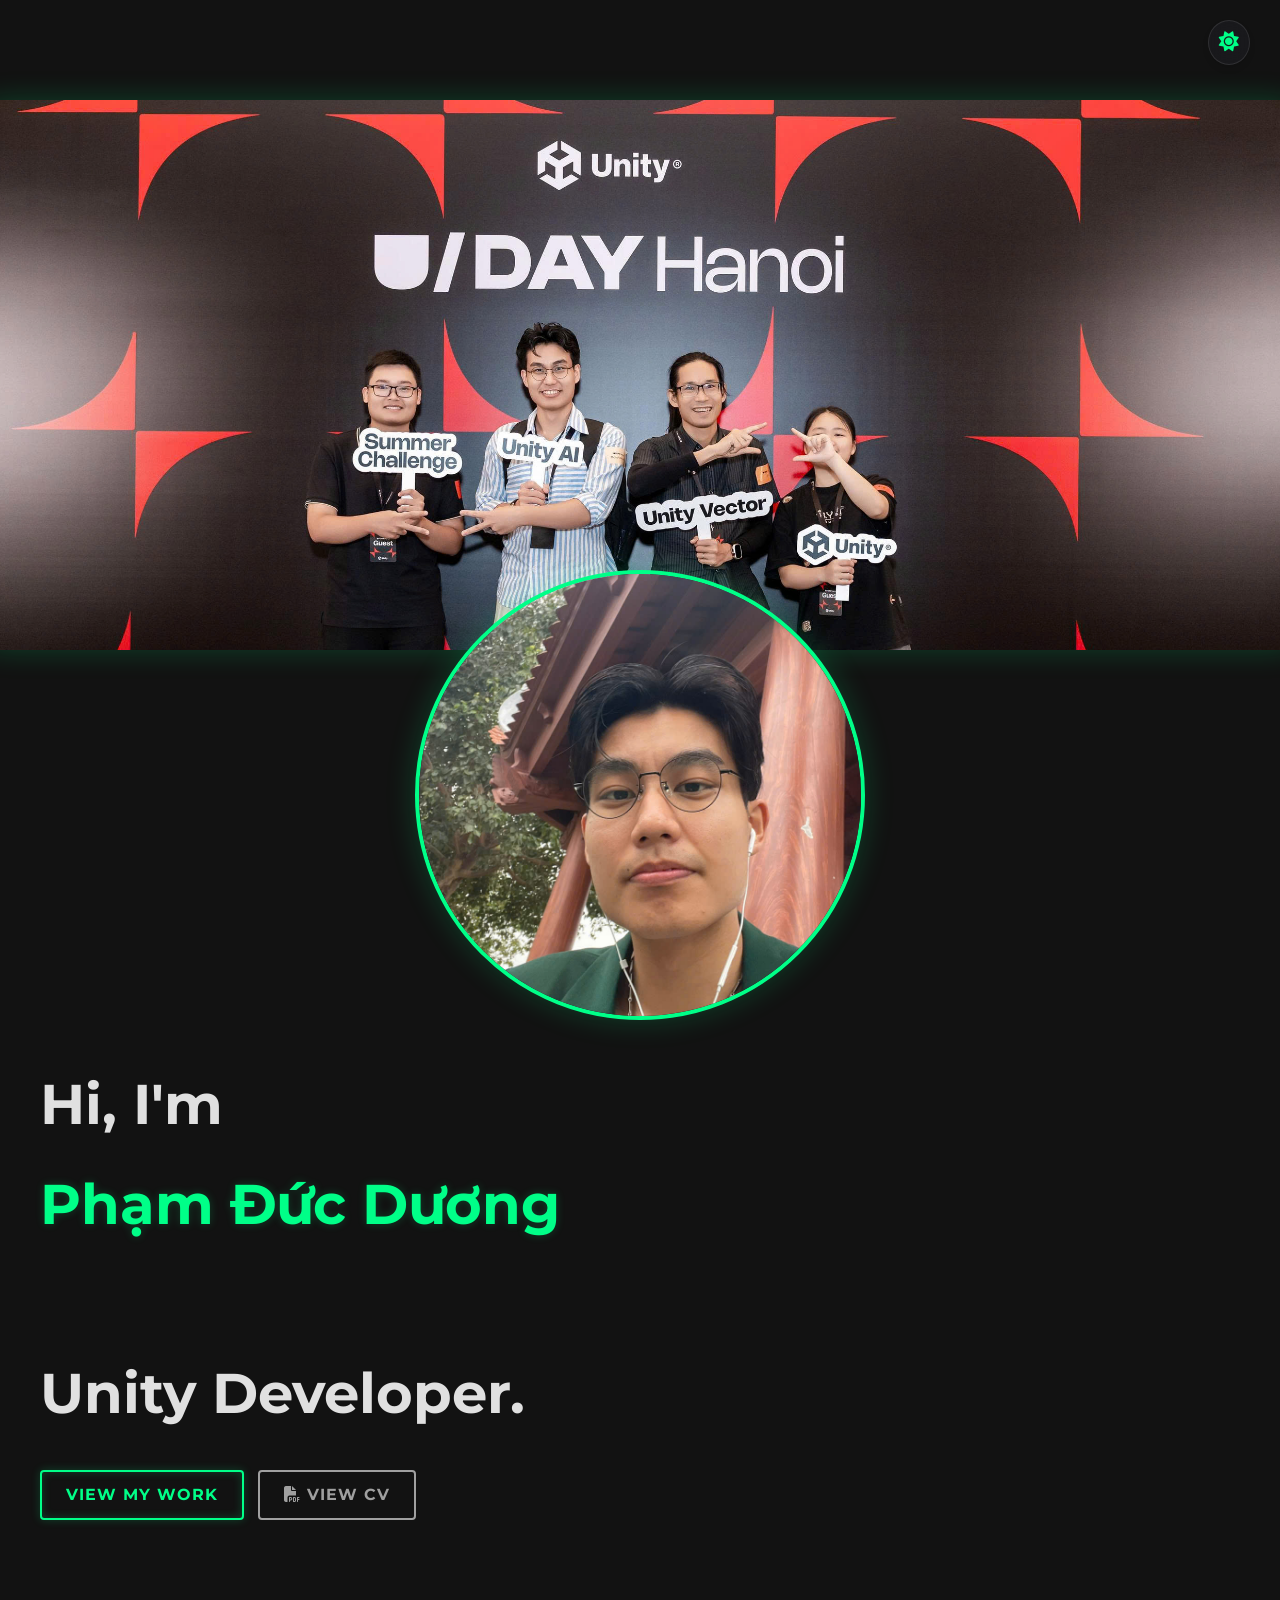
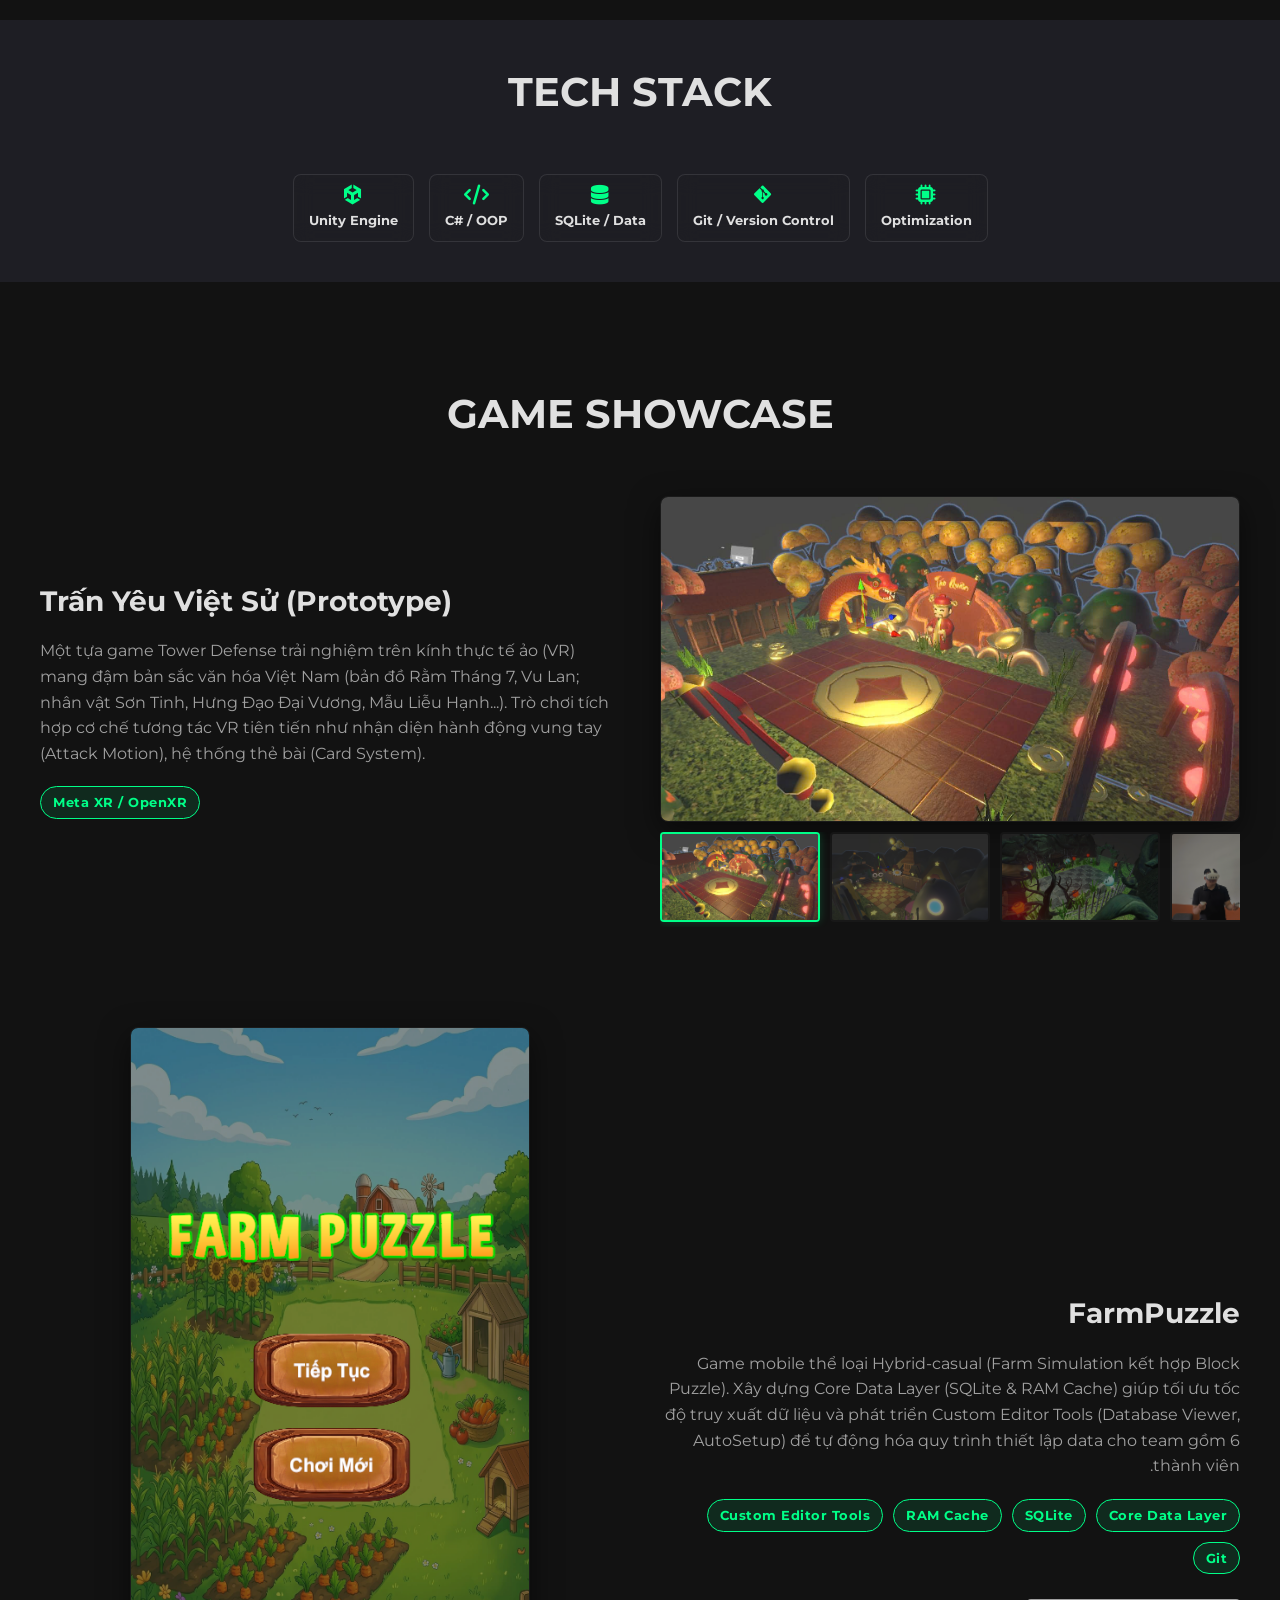
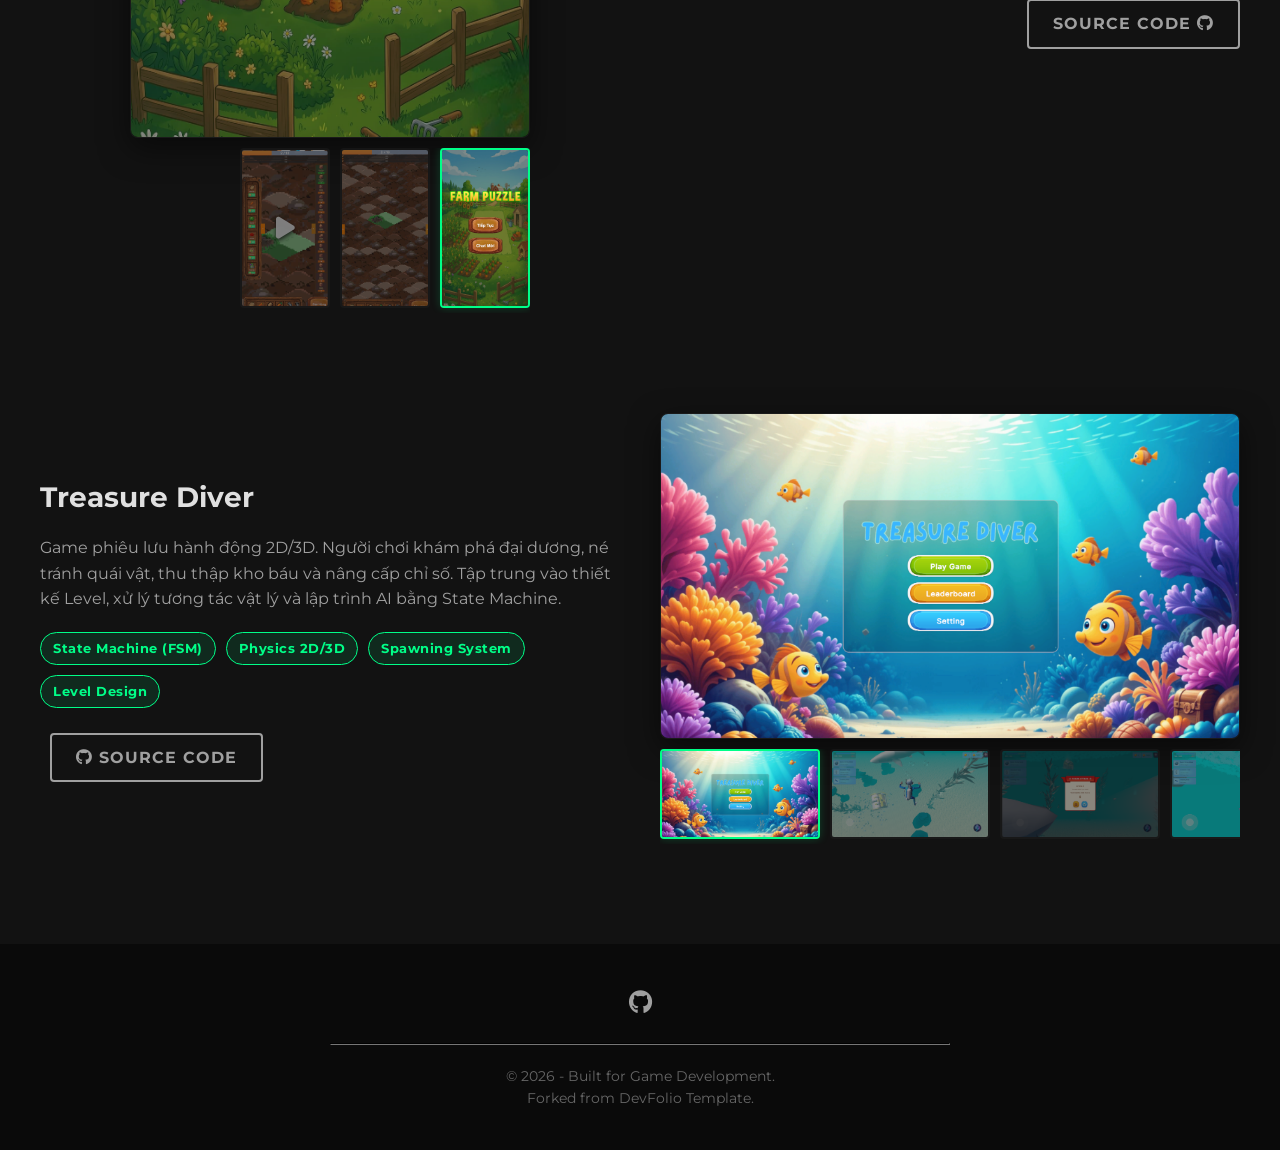
==== index.html @ c0509c75 "Integrate CV download button into Hero section" ====
<!DOCTYPE html>
<html lang="en">
  <head>
    <meta charset="UTF-8" />
    <meta http-equiv="X-UA-Compatible" content="IE=edge" />
    <meta name="viewport" content="width=device-width, initial-scale=1.0" />
    
    <title>Phạm Đức Dương | Game Developer Portfolio</title>
    <meta name="keywords" content="Phạm Đức Dương, Game Developer, Unity, C#, Unity Developer" />
    <meta name="description" content="Portfolio of Phạm Đức Dương - A passionate Unity Developer" />
    <meta name="theme-color" content="#121212" />

    <!-- Google Fonts -->
    <link rel="preconnect" href="https://fonts.gstatic.com" />
    <link href="https://fonts.googleapis.com/css2?family=Montserrat:wght@400;700&display=swap" rel="stylesheet">
    
    <!-- FontAwesome -->
    <link rel="stylesheet" href="https://cdnjs.cloudflare.com/ajax/libs/font-awesome/6.3.0/css/all.min.css" />

    <!-- Main CSS -->
    <link rel="stylesheet" href="./css/main.css?v=2" />
  </head>
  <body>
    <!-- Theme Toggle -->
    <div class="theme-toggle-wrapper">
      <button id="theme-toggle" class="theme-toggle-btn" aria-label="Toggle Dark/Light Mode">
        <i class="fa-solid fa-sun"></i>
      </button>
    </div>

    <!-- Hero Section -->
    <section id="hero">
      <div class="container" style="display: flex; align-items: center; justify-content: space-between; flex-wrap: wrap-reverse; gap: 4rem;">
        <div style="flex: 2; min-width: 280px; flex-basis: 500px; max-width: 100%;">
          <h1 class="hero-title">
            Hi, I'm <span class="text-color-main name">Phạm Đức Dương</span>
            <br />
            <span style="white-space: nowrap;">Unity Developer.</span>
          </h1>
          <p class="hero-cta">
            <a class="cta-btn cta-btn--hero" href="#projects">View My Work</a>
            <a class="cta-btn cta-btn--secondary" href="./assets/Pham-Duc-Duong-CV.pdf" target="_blank"><i class="fa-solid fa-file-pdf"></i> View CV</a>
          </p>
        </div>
        <div class="hero-avatar-container" style="flex: 0 0 auto; width: 100%; position: relative; display: flex; flex-direction: column; align-items: center;">
          <!-- Cover Photo -->
          <img class="hero-cover" src="./assets/profile/anhBia.jpg" alt="Cover Photo">
          <!-- Profile Picture -->
          <img class="hero-avatar" src="./assets/profile/avatar.png" alt="Phạm Đức Dương">
        </div>
      </div>
    </section>

    <!-- Skills / Tech Stack Section -->
    <section id="skills">
      <div class="container">
        <h2 class="section-title">Tech Stack</h2>
        <div class="skills-wrapper">
          <div class="skill-card">
            <i class="fa-brands fa-unity"></i>
            <h3>Unity Engine</h3>
          </div>
          <div class="skill-card">
            <i class="fa-solid fa-code"></i>
            <h3>C# / OOP</h3>
          </div>
          <div class="skill-card">
            <i class="fa-solid fa-database"></i>
            <h3>SQLite / Data</h3>
          </div>
          <div class="skill-card">
            <i class="fa-brands fa-git-alt"></i>
            <h3>Git / Version Control</h3>
          </div>
          <div class="skill-card">
            <i class="fa-solid fa-microchip"></i>
            <h3>Optimization</h3>
          </div>
        </div>
      </div>
    </section>

    <!-- Projects Section -->
    <section id="projects">
      <div class="container">
        <h2 class="section-title">Game Showcase</h2>
        <div class="project-wrapper">

          <!-- Project 3: VietVRDefense -->
          <article class="project-row">
            <div class="project-info project-wrapper__text">
              <h3>Trấn Yêu Việt Sử (Prototype)</h3>
              <p>
                Một tựa game Tower Defense trải nghiệm trên kính thực tế ảo (VR) mang đậm bản sắc văn hóa Việt Nam (bản đồ Rằm Tháng 7, Vu Lan; nhân vật Sơn Tinh, Hưng Đạo Đại Vương, Mẫu Liễu Hạnh...). Trò chơi tích hợp cơ chế tương tác VR tiên tiến như nhận diện hành động vung tay (Attack Motion), hệ thống thẻ bài (Card System).
              </p>
              
              <!-- Technical Breakdown -->
              <div class="tech-breakdown">
                <span class="tech-tag">Meta XR / OpenXR</span>
              </div>

              <div class="project-btns">
                <!-- Nút ẩn để giữ bố cục giống các dự án trên nếu cần -->
              </div>
            </div>

            <!-- Media Carousel (Steam-like) -->
            <div class="project-media project-wrapper__image steam-carousel">
              <!-- Main View -->
              <div class="carousel-main">
                <div class="loading-spinner"></div>
                <img src="./assets/ProjectVR/imgVR2.jpg" alt="VietVRDefense Main View" class="main-image active">
                <video loop muted playsinline controls class="main-video"></video>
              </div>
              
              <!-- Thumbnails -->
              <div class="carousel-thumbnails">
                <div class="thumbnail-item active" data-type="image" data-src="./assets/ProjectVR/imgVR2.jpg">
                  <img src="./assets/ProjectVR/imgVR2.jpg" alt="Image 1">
                </div>
                <div class="thumbnail-item" data-type="image" data-src="./assets/ProjectVR/imgVR3.jpg">
                  <img src="./assets/ProjectVR/imgVR3.jpg" alt="Image 2">
                </div>
                <div class="thumbnail-item" data-type="image" data-src="./assets/ProjectVR/imgVR4.jpg">
                  <img src="./assets/ProjectVR/imgVR4.jpg" alt="Image 3">
                </div>
                <div class="thumbnail-item" data-type="image" data-src="./assets/ProjectVR/imgVR5.jpg">
                  <img src="./assets/ProjectVR/imgVR5.jpg" alt="Image 4">
                </div>
                <div class="thumbnail-item" data-type="video" data-src="./assets/ProjectVR/VR%20Prototype.mp4">
                  <div class="play-icon-overlay"><i class="fa-solid fa-play"></i></div>
                </div>
              </div>
            </div>
          </article>

          <!-- Project 1: FarmPuzzle -->
          <article class="project-row" style="direction: rtl;">
            <div class="project-info project-wrapper__text">
              <h3>FarmPuzzle</h3>
              <p>
                Game mobile thể loại Hybrid-casual (Farm Simulation kết hợp Block Puzzle). Xây dựng Core Data Layer (SQLite & RAM Cache) giúp tối ưu tốc độ truy xuất dữ liệu và phát triển Custom Editor Tools (Database Viewer, AutoSetup) để tự động hóa quy trình thiết lập data cho team gồm 6 thành viên.
              </p>
              
              <!-- Technical Breakdown -->
              <div class="tech-breakdown">
                <span class="tech-tag">Core Data Layer</span>
                <span class="tech-tag">SQLite</span>
                <span class="tech-tag">RAM Cache</span>
                <span class="tech-tag">Custom Editor Tools</span>
                <span class="tech-tag">Git</span>
              </div>

              <div class="project-btns">
                <!-- <a href="#" target="_blank" class="cta-btn cta-btn--projects"><i class="fa-solid fa-play"></i> Play in Browser</a> -->
                <a href="https://github.com/Duong4921/farmpuzzle" target="_blank" class="cta-btn cta-btn--secondary">
                  <i class="fa-brands fa-github"></i> Source Code
                </a>
              </div>
            </div>

            <!-- Media Carousel (Steam-like) - Dành riêng cho màn hình dọc -->
            <div class="project-media project-wrapper__image steam-carousel carousel-vertical">
              <!-- Main View -->
              <div class="carousel-main">
                <div class="loading-spinner"></div>
                <img src="./assets/projects/farmpuzzle_img1.png" alt="FarmPuzzle Main View" class="main-image active">
                <video loop muted playsinline controls class="main-video"></video>
              </div>
              
              <!-- Thumbnails -->
              <div class="carousel-thumbnails">
                <!-- Thumb 1: Image -->
                <div class="thumbnail-item active" data-type="image" data-src="./assets/projects/farmpuzzle_img1.png">
                  <img src="./assets/projects/farmpuzzle_img1.png" alt="Thumb 1">
                </div>
                <!-- Thumb 2: Image -->
                <div class="thumbnail-item" data-type="image" data-src="./assets/projects/farmpuzzle_img2.png">
                  <img src="./assets/projects/farmpuzzle_img2.png" alt="Thumb 2">
                </div>
                <!-- Thumb 3: Video -->
                <div class="thumbnail-item" data-type="video" data-src="./assets/projects/farmpuzzle.mp4">
                  <img src="./assets/projects/farmpuzzle_video_thumb.png" alt="Video Thumb">
                  <div class="play-icon-overlay"><i class="fa-solid fa-play"></i></div>
                </div>
              </div>
            </div>
          </article>

          <!-- Project 2: Treasure Diver -->
          <article class="project-row"> 
            <div class="project-info project-wrapper__text" style="direction: ltr;">
              <h3>Treasure Diver</h3>
              <p>
                Game phiêu lưu hành động 2D/3D. Người chơi khám phá đại dương, né tránh quái vật, thu thập kho báu và nâng cấp chỉ số. Tập trung vào thiết kế Level, xử lý tương tác vật lý và lập trình AI bằng State Machine.
              </p>
              
              <!-- Technical Breakdown -->
              <div class="tech-breakdown">
                <span class="tech-tag">State Machine (FSM)</span>
                <span class="tech-tag">Physics 2D/3D</span>
                <span class="tech-tag">Spawning System</span>
                <span class="tech-tag">Level Design</span>
              </div>

              <div class="project-btns">
                <!-- <a href="#" target="_blank" class="cta-btn cta-btn--projects"><i class="fa-solid fa-download"></i> Download PC Build</a> -->
                <a href="https://github.com/Duong4921/treasurediver" target="_blank" class="cta-btn cta-btn--secondary">
                  <i class="fa-brands fa-github"></i> Source Code
                </a>
              </div>
            </div>

            <!-- Media Carousel (Steam-like) -->
            <div class="project-media project-wrapper__image steam-carousel" style="direction: ltr;">
              <!-- Main View -->
              <div class="carousel-main">
                <div class="loading-spinner"></div>
                <img src="./assets/projects/treasurediver_img1_thumb.png" alt="Treasure Diver Main View" class="main-image active">
                <video loop muted playsinline controls class="main-video"></video>
              </div>
              
              <!-- Thumbnails -->
              <div class="carousel-thumbnails">
                <!-- Cover / Title Screen (User named it as thumb) -->
                <div class="thumbnail-item active" data-type="image" data-src="./assets/projects/treasurediver_img1_thumb.png">
                  <img src="./assets/projects/treasurediver_img1_thumb.png" alt="Cover Screen">
                </div>
                <!-- Image 1 -->
                <div class="thumbnail-item" data-type="image" data-src="./assets/projects/treasurediver_img1.png">
                  <img src="./assets/projects/treasurediver_img1.png" alt="Image 1">
                </div>
                <!-- Image 2 -->
                <div class="thumbnail-item" data-type="image" data-src="./assets/projects/treasurediver_img2.png">
                  <img src="./assets/projects/treasurediver_img2.png" alt="Image 2">
                </div>
                <!-- Image 3 -->
                <div class="thumbnail-item" data-type="image" data-src="./assets/projects/treasurediver_img3.png">
                  <img src="./assets/projects/treasurediver_img3.png" alt="Thumb 3">
                </div>
                <!-- Image 4 -->
                <div class="thumbnail-item" data-type="image" data-src="./assets/projects/treasurediver_img4.png">
                  <img src="./assets/projects/treasurediver_img4.png" alt="Thumb 4">
                </div>
                <!-- Video -->
                <div class="thumbnail-item" data-type="video" data-src="./assets/projects/treasurediver.mp4">
                  <img src="./assets/projects/treasurediver_video_thumb.png" alt="Video Thumb">
                  <div class="play-icon-overlay"><i class="fa-solid fa-play"></i></div>
                </div>
              </div>
            </div>
          </article>

        </div>
      </div>
    </section>



    <!-- Footer -->
    <footer class="footer">
      <div class="container">
        <div class="social-links">
          <a href="https://github.com/Duong4921" target="_blank" aria-label="GitHub"><i class="fa-brands fa-github"></i></a>
        </div>
        <hr />
        <p class="footer__text">
          &copy; <span id="year"></span> - Built for Game Development. <br />
          Forked from DevFolio Template.
        </p>
      </div>
    </footer>

    <!-- Scripts -->
    <script>
      document.getElementById("year").textContent = new Date().getFullYear();
    </script>
    
    <!-- ScrollReveal -->
    <script src="./javascript/scrollreveal.min.js"></script>
    <script src="./javascript/scrollveal.js"></script>
    
    <!-- Custom Theme Logic -->
    <script src="./javascript/main.js"></script>
  </body>
</html>
---- css/main.css ----
@import url('https://fonts.googleapis.com/css2?family=Montserrat:wght@400;700&family=Fira+Code:wght@400;500&display=swap');

:root {
  /* Default Dark / Cyberpunk Theme */
  --bg-color: #121212;
  --bg-secondary: #1e1e24;
  --text-primary: #e0e0e0;
  --text-secondary: #a0a0a0;
  --accent-color: #00ff88; /* Neon Matrix Green */
  --accent-secondary: #00d2ff;
  --glass-bg: rgba(30, 30, 36, 0.6);
  --glass-border: rgba(255, 255, 255, 0.1);
  --shadow-color: rgba(0, 255, 136, 0.2);
}

.light-mode {
  /* Light Mode Overrides */
  --bg-color: #f4f4f9;
  --bg-secondary: #ffffff;
  --text-primary: #2d2d3a;
  --text-secondary: #555555;
  --accent-color: #005fdf; 
  --accent-secondary: #00d2ff;
  --glass-bg: rgba(255, 255, 255, 0.7);
  --glass-border: rgba(0, 0, 0, 0.1);
  --shadow-color: rgba(0, 95, 223, 0.2);
}

* {
  margin: 0;
  padding: 0;
  box-sizing: border-box;
}

html {
  font-size: 62.5%;
  scroll-behavior: smooth;
}

body {
  font-family: "Montserrat", sans-serif;
  background-color: var(--bg-color);
  color: var(--text-primary);
  line-height: 1.6;
  transition: background-color 0.3s ease, color 0.3s ease;
  overflow-x: hidden;
}

h1, h2, h3, h4, h5, h6 {
  font-weight: 700;
}

p, a {
  font-size: 1.6rem;
}

a {
  text-decoration: none;
  color: var(--accent-color);
  transition: all 0.3s ease;
}

a:hover {
  filter: brightness(1.2);
}

/* --- Theme Toggle --- */
.theme-toggle-wrapper {
  position: fixed;
  top: 2rem;
  right: 3rem;
  z-index: 1000;
}

.theme-toggle-btn {
  background: var(--glass-bg);
  border: 1px solid var(--glass-border);
  backdrop-filter: blur(10px);
  color: var(--accent-color);
  font-size: 2rem;
  padding: 1rem;
  border-radius: 50%;
  cursor: pointer;
  transition: all 0.3s ease;
  box-shadow: 0 4px 6px rgba(0,0,0,0.1);
}

.theme-toggle-btn:hover {
  transform: scale(1.1);
  box-shadow: 0 0 15px var(--shadow-color);
}

/* --- Global Section Styles --- */
section {
  padding: 10rem 2rem;
}

.container {
  max-width: 1800px;
  margin: 0 auto;
  padding: 0 2rem;
}

.section-title {
  font-size: 4rem;
  text-transform: uppercase;
  margin-bottom: 5rem;
  text-align: center;
  color: var(--text-primary);
}

.text-color-main {
  color: var(--accent-color);
  text-shadow: 0 0 10px var(--shadow-color);
}

/* --- Buttons --- */
.cta-btn {
  display: inline-block;
  padding: 1rem 2.4rem;
  font-weight: bold;
  font-size: 1.6rem;
  border-radius: 4px;
  transition: all 0.3s ease;
  cursor: pointer;
  text-transform: uppercase;
  letter-spacing: 1px;
}

.cta-btn--hero, .cta-btn--projects {
  background-color: transparent;
  border: 2px solid var(--accent-color);
  color: var(--accent-color);
  box-shadow: 0 0 10px var(--shadow-color) inset, 0 0 10px var(--shadow-color);
}

.cta-btn--hero:hover, .cta-btn--projects:hover {
  background-color: var(--accent-color);
  color: #121212;
  box-shadow: 0 0 20px var(--accent-color);
}

.cta-btn--secondary {
  background-color: transparent;
  border: 2px solid var(--text-secondary);
  color: var(--text-secondary);
  margin-left: 1rem;
}

.cta-btn--secondary:hover {
  border-color: var(--text-primary);
  color: var(--text-primary);
}

/* --- Hero Section --- */
#hero {
  min-height: 100vh;
  display: flex;
  align-items: center;
  position: relative;
}

.hero-title {
  font-size: 5.6rem;
  margin-bottom: 3.2rem;
}

.hero-title span {
  display: block;
  margin-top: 1rem;
}

.hero-cover {
  width: 110%; /* Rộng hơn avatar một chút */
  height: 550px; /* Tăng thêm chiều cao thẻ lần 2 theo yêu cầu */
  object-fit: cover;
  object-position: center 10%; /* Đẩy trọng tâm bức ảnh lên phần trên (nơi có mặt mọi người) để không bị cắt */
  border-radius: 20px;
  box-shadow: 0 0 30px var(--shadow-color);
}

.hero-avatar {
  width: 450px; /* Thu nhỏ còn 3/4 so với 600px ban đầu */
  max-width: 100%;
  aspect-ratio: 1 / 1;
  object-fit: cover;
  border-radius: 50%;
  border: 4px solid var(--accent-color);
  box-shadow: 0 0 30px var(--shadow-color);
  margin-top: -80px; /* Hạ thấp avatar xuống để lộ mặt mọi người */
  z-index: 1;
  background-color: var(--bg-color); /* Tránh ảnh bìa xuyên thấu nếu avatar là PNG trong suốt */
}

@media(max-width: 768px) {
  .hero-title { font-size: 3.6rem; }
}

/* --- Skills / Tech Stack Section --- */
#skills {
  background-color: var(--bg-secondary);
  padding: 4rem 2rem; /* Giảm từ 8rem xuống 4rem */
}

.skills-wrapper {
  display: flex;
  flex-wrap: wrap;
  justify-content: center;
  gap: 1.5rem; /* Giảm khoảng cách giữa các thẻ */
}

.skill-card {
  background: var(--glass-bg);
  border: 1px solid var(--glass-border);
  backdrop-filter: blur(10px);
  padding: 1rem 1.5rem; /* Giảm từ 2rem 3rem xuống 1rem 1.5rem */
  border-radius: 8px;
  text-align: center;
  display: flex;
  flex-direction: column;
  align-items: center;
  transition: transform 0.3s ease, box-shadow 0.3s ease;
}

.skill-card:hover {
  transform: translateY(-5px);
  box-shadow: 0 10px 20px var(--shadow-color);
}

.skill-card i {
  font-size: 2rem; /* Giảm từ 4rem xuống 2rem */
  color: var(--accent-color);
  margin-bottom: 0.5rem; /* Giảm từ 1rem xuống 0.5rem */
}

.skill-card h3 {
  font-size: 1.3rem; /* Giảm từ 1.8rem xuống 1.3rem */
  color: var(--text-primary);
}

/* --- Projects Section --- */
.project-wrapper {
  display: flex;
  flex-direction: column;
  gap: 10rem;
}

.project-row {
  display: grid;
  grid-template-columns: 1fr 1fr;
  gap: 4rem;
  align-items: center;
}

@media(max-width: 992px) {
  .project-row {
    grid-template-columns: 1fr;
  }
}

.project-info h3 {
  font-size: 2.8rem;
  margin-bottom: 1.5rem;
  color: var(--text-primary);
}

.project-info p {
  color: var(--text-secondary);
  margin-bottom: 2rem;
}

/* Technical Breakdown Tags */
.tech-breakdown {
  display: flex;
  flex-wrap: wrap;
  gap: 1rem;
  margin-bottom: 2.5rem;
}

.tech-tag {
  background-color: rgba(0, 255, 136, 0.1);
  border: 1px solid var(--accent-color);
  color: var(--accent-color);
  padding: 0.5rem 1.2rem;
  border-radius: 20px;
  font-size: 1.3rem;
  font-weight: 700;
  letter-spacing: 0.5px;
}

.project-btns {
  display: flex;
  gap: 1.5rem;
  flex-wrap: wrap;
}


/* --- Steam Carousel --- */
.steam-carousel {
  display: flex;
  flex-direction: column;
  gap: 1rem;
  border: none;
  box-shadow: none;
  background: transparent;
  width: 100%;
}

.carousel-main {
  width: 100%;
  aspect-ratio: 16 / 9;
  background-color: #000;
  border-radius: 8px;
  overflow: hidden;
  position: relative;
  box-shadow: 0 10px 30px rgba(0,0,0,0.5);
  border: 1px solid var(--glass-border);
}

.loading-spinner {
  position: absolute;
  top: 50%;
  left: 50%;
  transform: translate(-50%, -50%);
  width: 40px;
  height: 40px;
  border: 4px solid var(--glass-border);
  border-top-color: var(--accent-color);
  border-radius: 50%;
  animation: spin 1s linear infinite;
  display: none;
  z-index: 10;
}

.loading-spinner.active {
  display: block;
}

@keyframes spin {
  to { transform: translate(-50%, -50%) rotate(360deg); }
}

.carousel-main img {
  width: 100%;
  height: 100%;
  object-fit: cover; /* Ảnh vẫn phủ kín khung hình */
  position: absolute;
  top: 0;
  left: 0;
  opacity: 0;
  transition: opacity 0.3s ease;
  pointer-events: none;
}

.carousel-main video {
  width: 100%;
  height: 100%;
  object-fit: contain; /* Video phải hiển thị toàn bộ nội dung, không bị cắt xén khi Fullscreen */
  position: absolute;
  top: 0;
  left: 0;
  opacity: 0;
  transition: opacity 0.3s ease;
  pointer-events: none;
  background-color: #000;
}

.carousel-main img.active, .carousel-main video.active {
  opacity: 1;
  pointer-events: auto;
}

.carousel-thumbnails {
  display: flex;
  gap: 1rem;
  overflow-x: auto;
  padding-bottom: 0.5rem;
  scroll-behavior: smooth;
  /* Ẩn thanh cuộn cho webkit (Chrome/Safari) */
  scrollbar-width: none; /* Cho Firefox */
}

.carousel-thumbnails::-webkit-scrollbar {
  display: none;
}

.thumbnail-item {
  flex: 0 0 160px; /* Độ rộng cố định cho thumbnail */
  aspect-ratio: 16 / 9;
  border-radius: 4px;
  overflow: hidden;
  cursor: pointer;
  opacity: 0.5;
  transition: all 0.3s ease;
  position: relative;
  border: 2px solid transparent;
  background-color: #1e1e1e;
}

.thumbnail-item:hover {
  opacity: 0.8;
}

.thumbnail-item.active {
  opacity: 1;
  border-color: var(--accent-color);
  box-shadow: 0 0 10px var(--shadow-color);
}

.thumbnail-item img {
  width: 100%;
  height: 100%;
  object-fit: cover;
  display: block;
}

.play-icon-overlay {
  position: absolute;
  top: 50%;
  left: 50%;
  transform: translate(-50%, -50%);
  color: rgba(255, 255, 255, 0.9);
  font-size: 2.5rem;
  text-shadow: 0 2px 4px rgba(0,0,0,0.8);
  pointer-events: none;
}

/* Vertical Carousel Variant (Mobile Games) */
.steam-carousel.carousel-vertical {
  align-items: center;
}

.steam-carousel.carousel-vertical .carousel-main {
  aspect-ratio: 9 / 16;
  max-width: 400px;
}

.steam-carousel.carousel-vertical .carousel-thumbnails {
  width: 100%;
  max-width: 400px;
  justify-content: flex-start;
}

.steam-carousel.carousel-vertical .thumbnail-item {
  aspect-ratio: 9 / 16;
  flex: 0 0 90px;
}

/* --- Responsive Design --- */
@media (max-width: 992px) {
  /* Dành cho iPad và Tablet */
  html {
    font-size: 80%; /* Thu nhỏ chữ lại một chút cho Tablet */
  }
  
  .container {
    padding: 0 3rem;
  }
  
  .project-row {
    grid-template-columns: 1fr;
    text-align: center;
    gap: 4rem;
  }
  
  .project-row[style*="direction: rtl"] {
    direction: ltr !important;
  }
}

@media (max-width: 768px) {
  /* Dành cho Mobile to */
  html {
    font-size: 62.5%; /* Trả về nguyên bản 100% tỷ lệ gốc cho điện thoại để tránh bị vỡ giao diện */
  }

  .hero-title {
    font-size: 4rem;
  }
  
  .container {
    padding: 0 2rem; /* Trả lại lề nhỏ cho điện thoại để không bị mất diện tích */
  }
  
  .hero-avatar {
    width: 300px; /* Thu nhỏ ảnh còn một nửa trên điện thoại */
  }
}

@media(max-width: 576px) {
  /* Dành cho Mobile nhỏ */
  .hero-title {
    font-size: 3rem;
  }

  .thumbnail-item {
    flex: 0 0 100px;
  }
  
  .steam-carousel.carousel-vertical .thumbnail-item {
    flex: 0 0 70px;
  }
}



/* --- Footer --- */
.footer {
  background-color: #0a0a0a;
  padding: 4rem 0;
  text-align: center;
}

.social-links {
  display: flex;
  justify-content: center;
  gap: 2rem;
  margin-bottom: 2rem;
}

.social-links a {
  color: var(--text-secondary);
  font-size: 2.4rem;
}

.social-links a:hover {
  color: var(--accent-color);
  transform: translateY(-3px);
}

.footer hr {
  border-color: #222;
  margin: 2rem auto;
  width: 50%;
}

.footer__text {
  font-size: 1.4rem;
  color: #666;
}
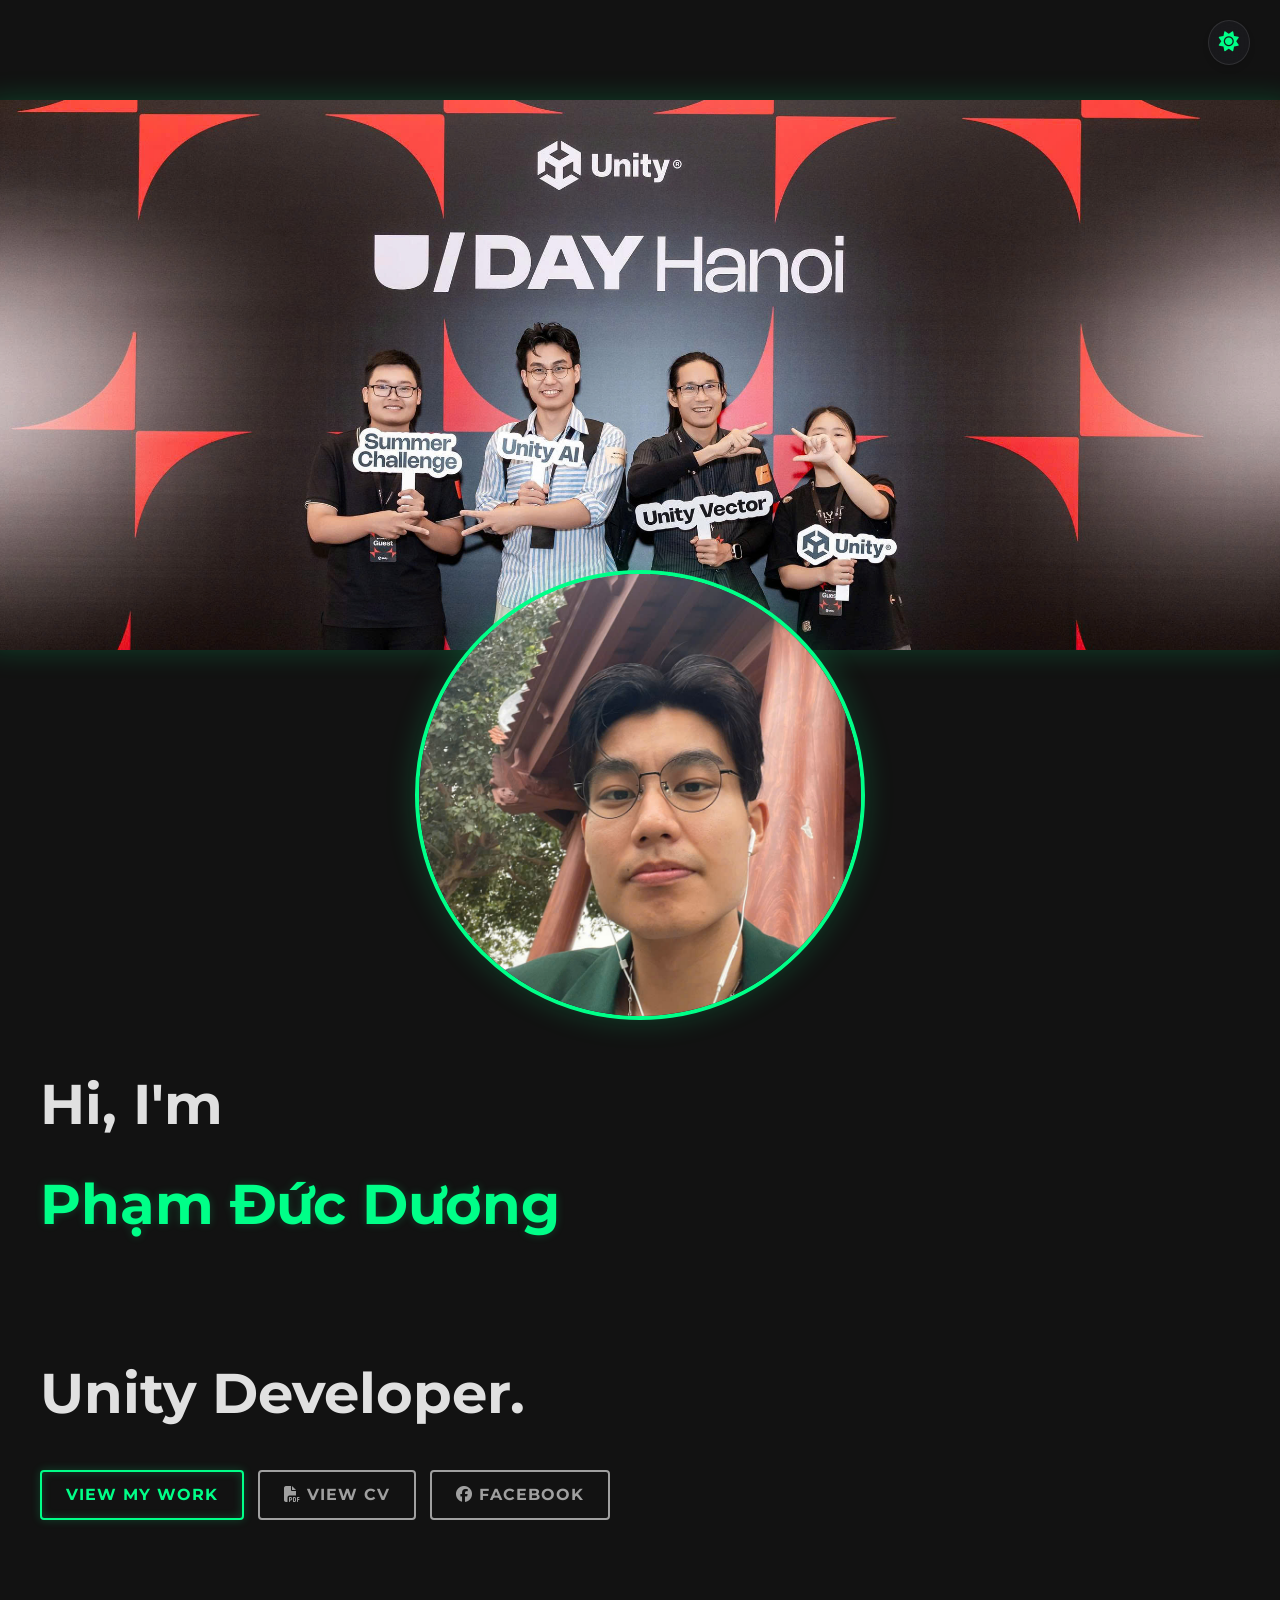
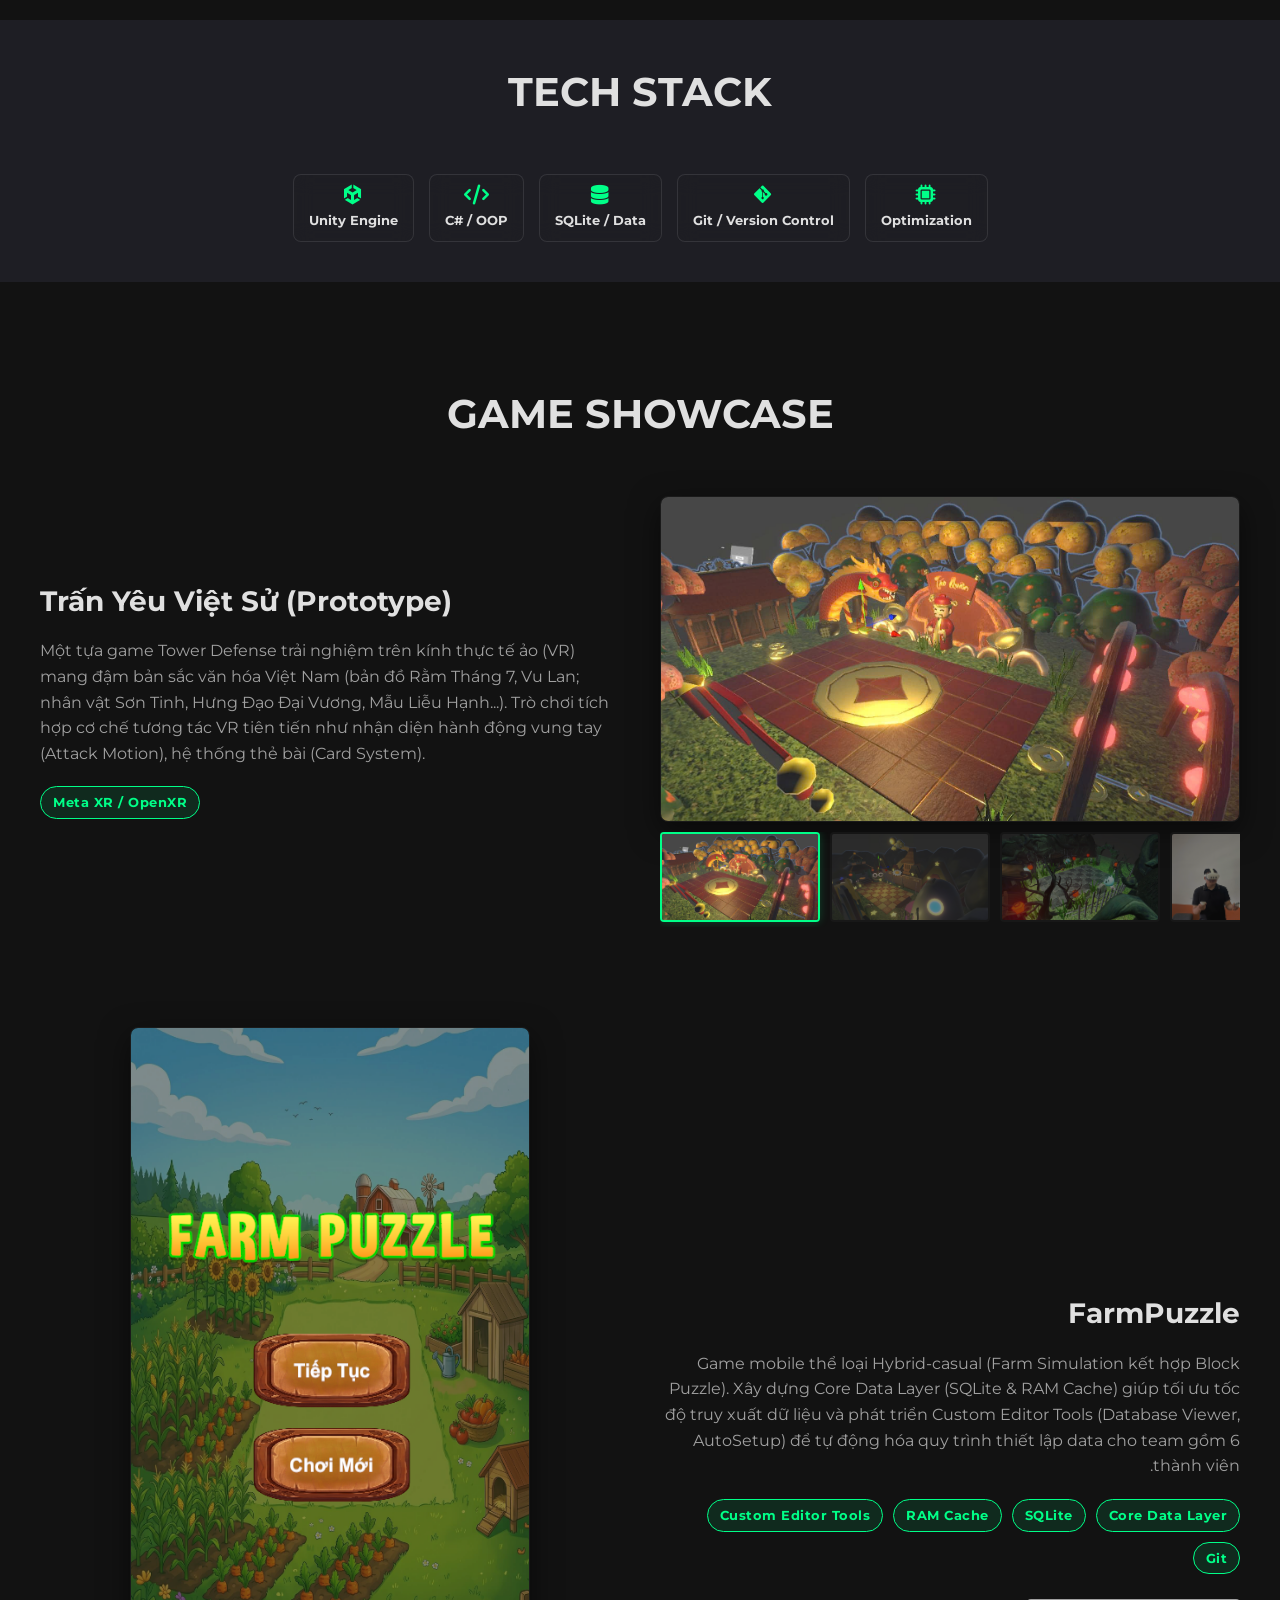
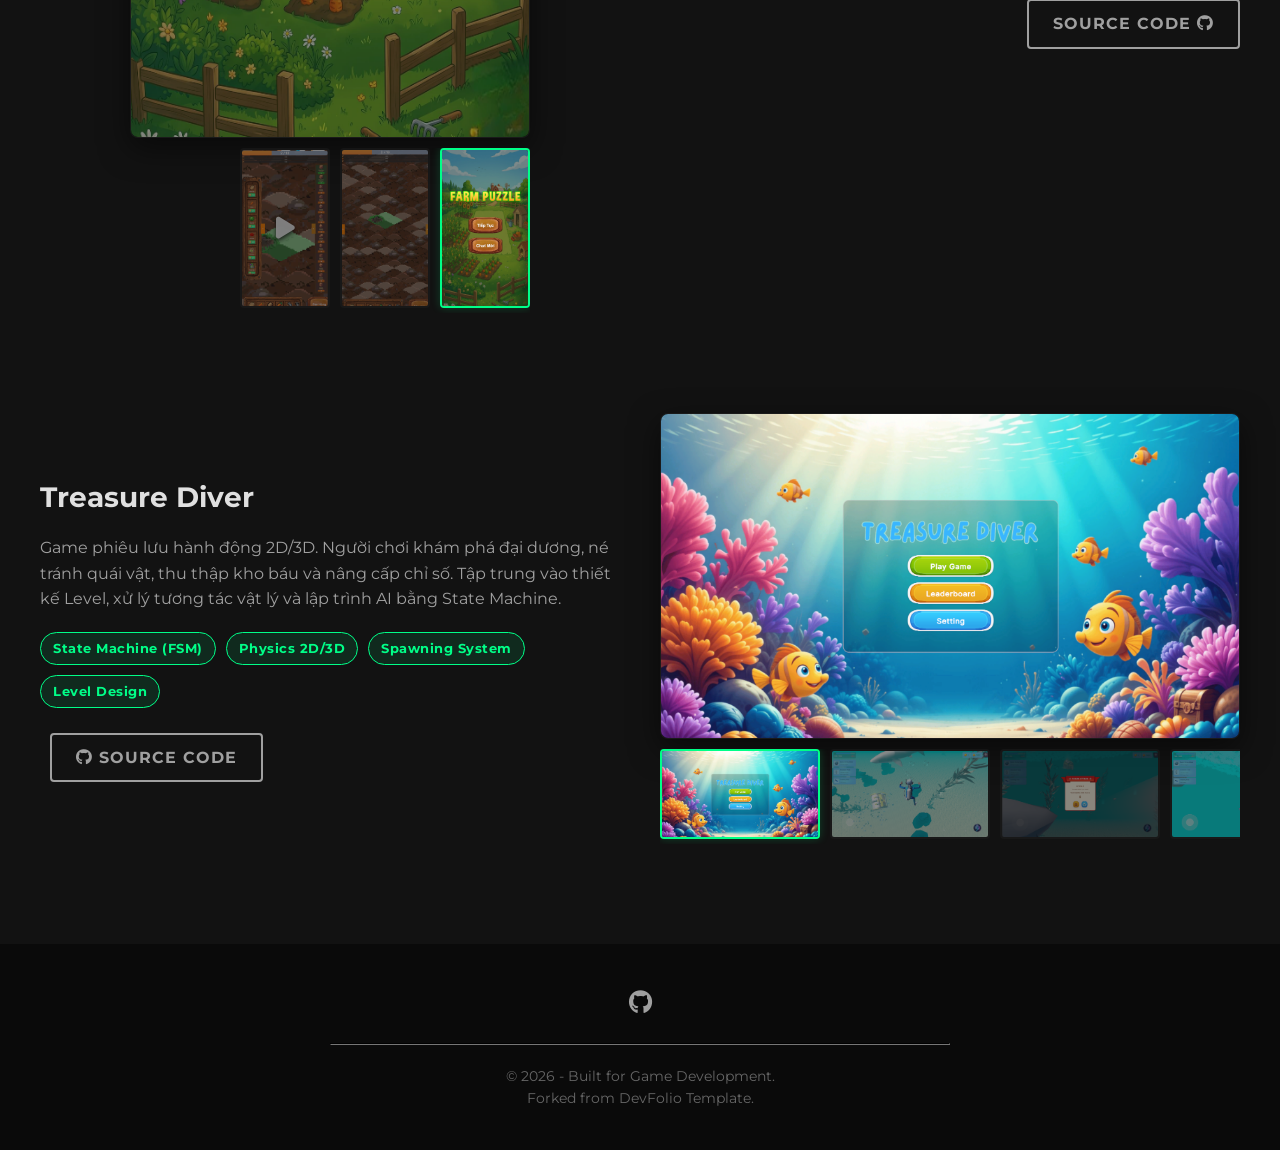
==== commit 374fd630: "Add DevLog video and Facebook contact button" ====
--- a/index.html
+++ b/index.html
@@ -39,7 +39,8 @@
           </h1>
           <p class="hero-cta">
             <a class="cta-btn cta-btn--hero" href="#projects">View My Work</a>
-            <a class="cta-btn cta-btn--secondary" href="./assets/Pham-Duc-Duong-CV.pdf" target="_blank"><i class="fa-solid fa-file-pdf"></i> View CV</a>
+            <a class="cta-btn cta-btn--secondary" href="./assets/Pham-Duc-Duong-DevIntern.pdf" target="_blank"><i class="fa-solid fa-file-pdf"></i> View CV</a>
+            <a class="cta-btn cta-btn--secondary" href="https://www.facebook.com/duongduongjonhnydeep?locale=vi_VN&_rdc=1&_rdr#" target="_blank"><i class="fa-brands fa-facebook"></i> Facebook</a>
           </p>
         </div>
         <div class="hero-avatar-container" style="flex: 0 0 auto; width: 100%; position: relative; display: flex; flex-direction: column; align-items: center;">
@@ -130,6 +131,9 @@
                 <div class="thumbnail-item" data-type="video" data-src="./assets/ProjectVR/VR%20Prototype.mp4">
                   <div class="play-icon-overlay"><i class="fa-solid fa-play"></i></div>
                 </div>
+                <div class="thumbnail-item" data-type="video" data-src="./assets/ProjectVR/DevLog%202026-08-01%20202526.mp4">
+                  <div class="play-icon-overlay"><i class="fa-solid fa-play"></i></div>
+                </div>
               </div>
             </div>
           </article>
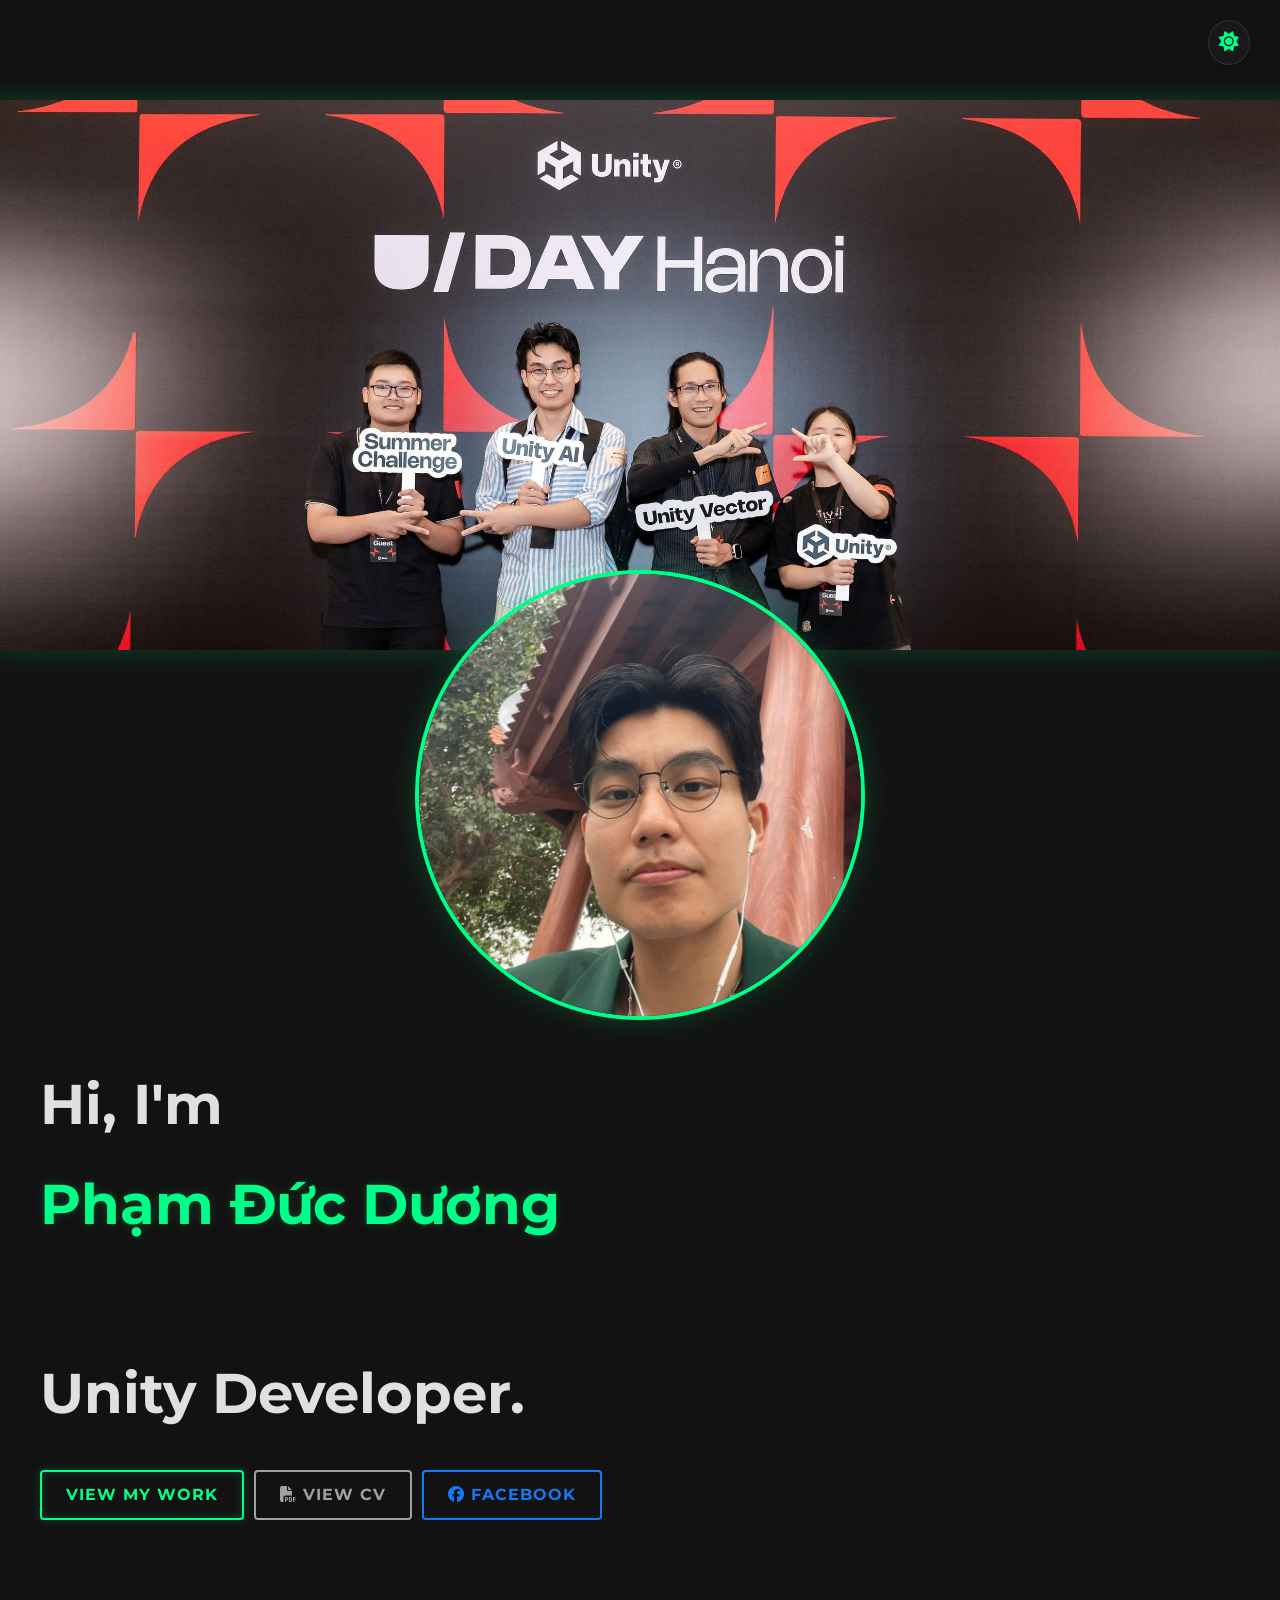
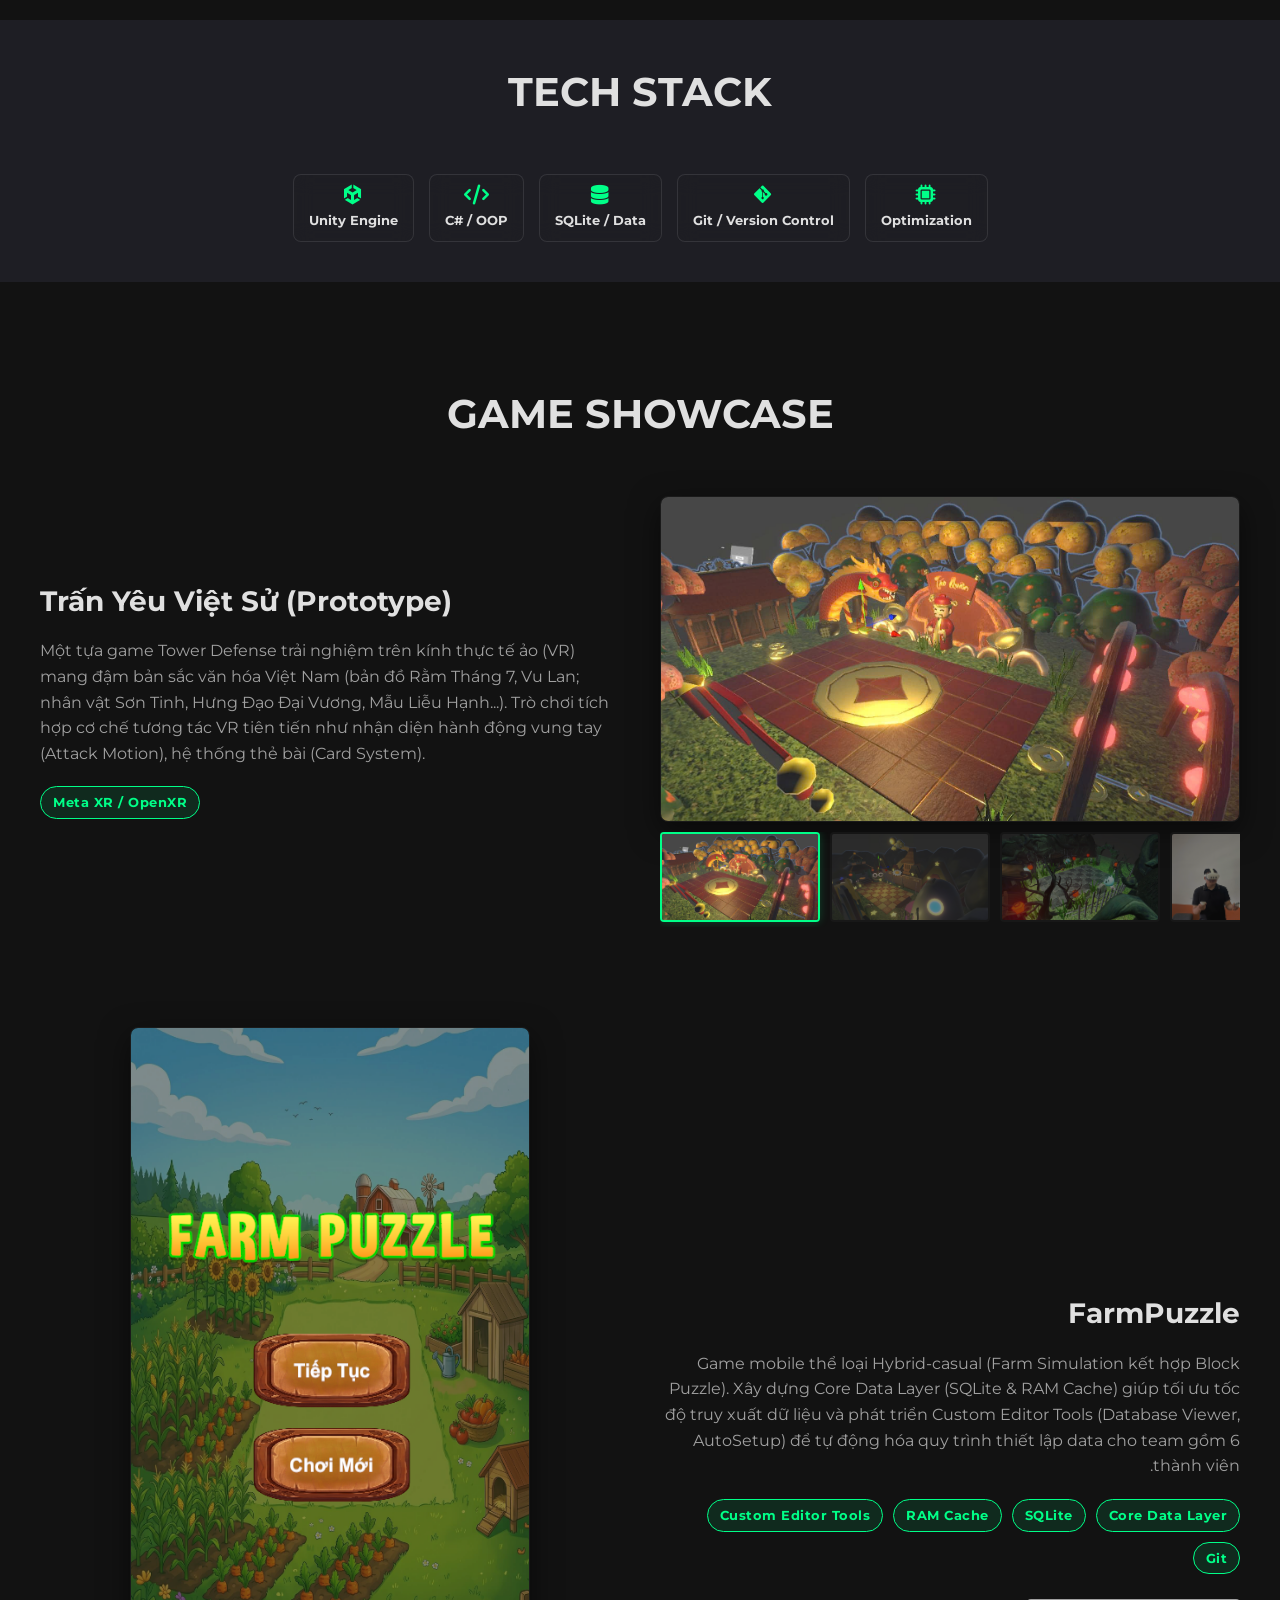
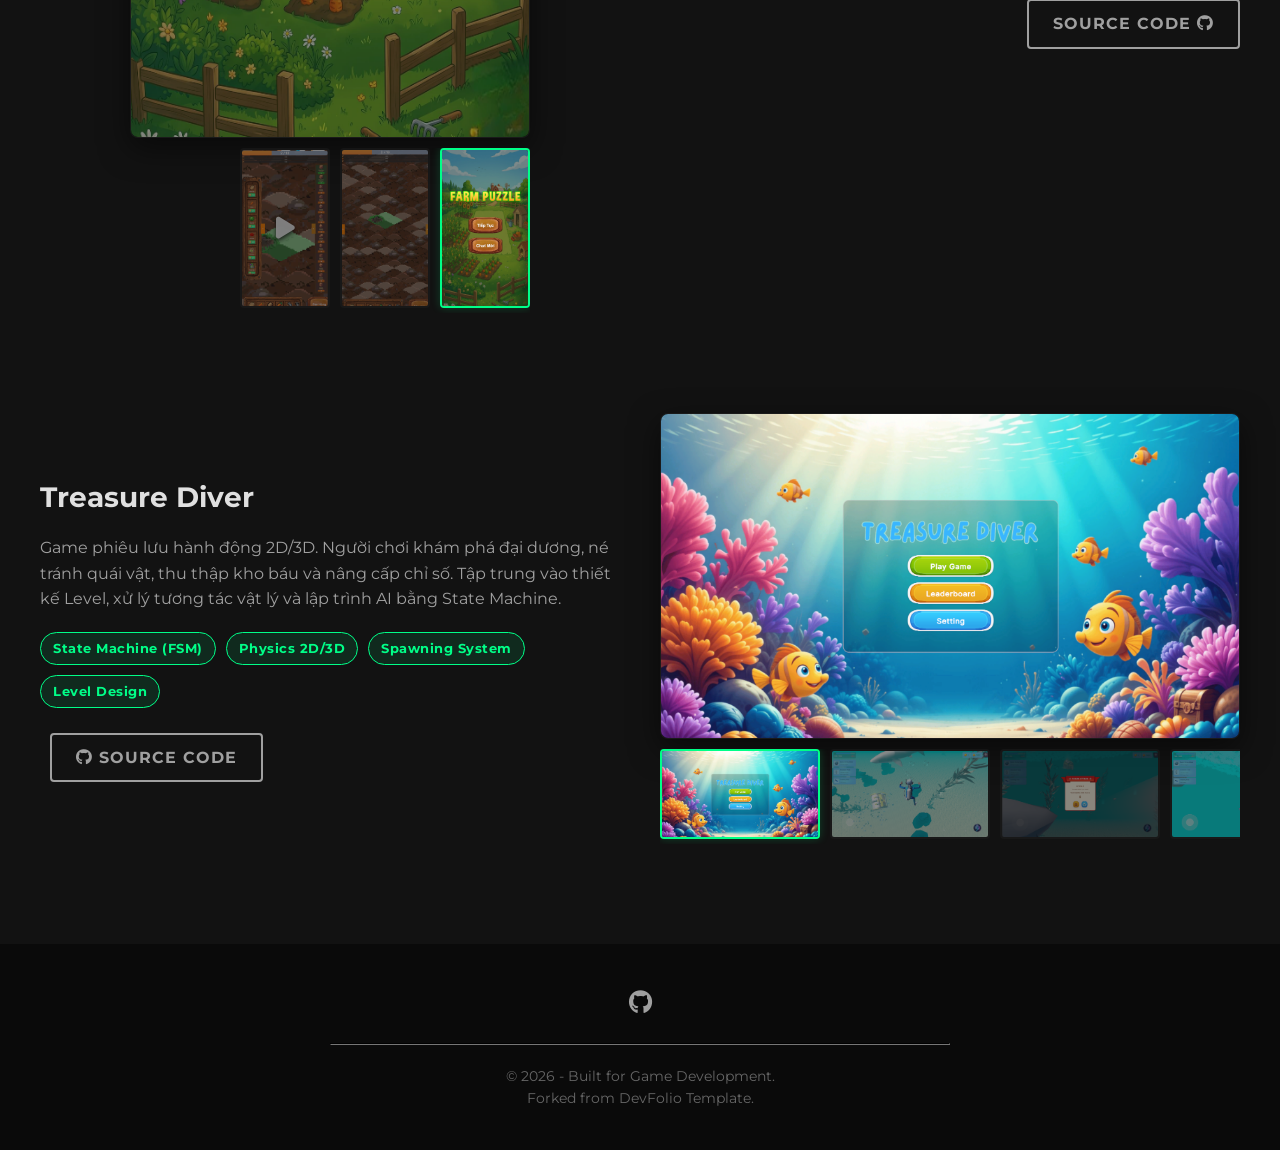
==== commit a15e700e: "Fix hero CTA layout and add dedicated Facebook button style" ====
--- a/index.html
+++ b/index.html
@@ -40,7 +40,7 @@
           <p class="hero-cta">
             <a class="cta-btn cta-btn--hero" href="#projects">View My Work</a>
             <a class="cta-btn cta-btn--secondary" href="./assets/Pham-Duc-Duong-DevIntern.pdf" target="_blank"><i class="fa-solid fa-file-pdf"></i> View CV</a>
-            <a class="cta-btn cta-btn--secondary" href="https://www.facebook.com/duongduongjonhnydeep?locale=vi_VN&_rdc=1&_rdr#" target="_blank"><i class="fa-brands fa-facebook"></i> Facebook</a>
+            <a class="cta-btn cta-btn--facebook" href="https://www.facebook.com/duongduongjonhnydeep?locale=vi_VN&_rdc=1&_rdr#" target="_blank"><i class="fa-brands fa-facebook"></i> Facebook</a>
           </p>
         </div>
         <div class="hero-avatar-container" style="flex: 0 0 auto; width: 100%; position: relative; display: flex; flex-direction: column; align-items: center;">
--- a/css/main.css
+++ b/css/main.css
@@ -150,6 +150,30 @@
 .cta-btn--secondary:hover {
   border-color: var(--text-primary);
   color: var(--text-primary);
+}
+
+.hero-cta {
+  display: flex;
+  flex-wrap: wrap;
+  gap: 1rem;
+  align-items: center;
+}
+
+.hero-cta .cta-btn {
+  margin-left: 0; /* Reset margin vì đã dùng gap */
+}
+
+.cta-btn--facebook {
+  background-color: transparent;
+  border: 2px solid #1877f2;
+  color: #1877f2;
+  margin-left: 0;
+}
+
+.cta-btn--facebook:hover {
+  background-color: #1877f2;
+  color: #fff;
+  box-shadow: 0 0 20px #1877f280;
 }
 
 /* --- Hero Section --- */
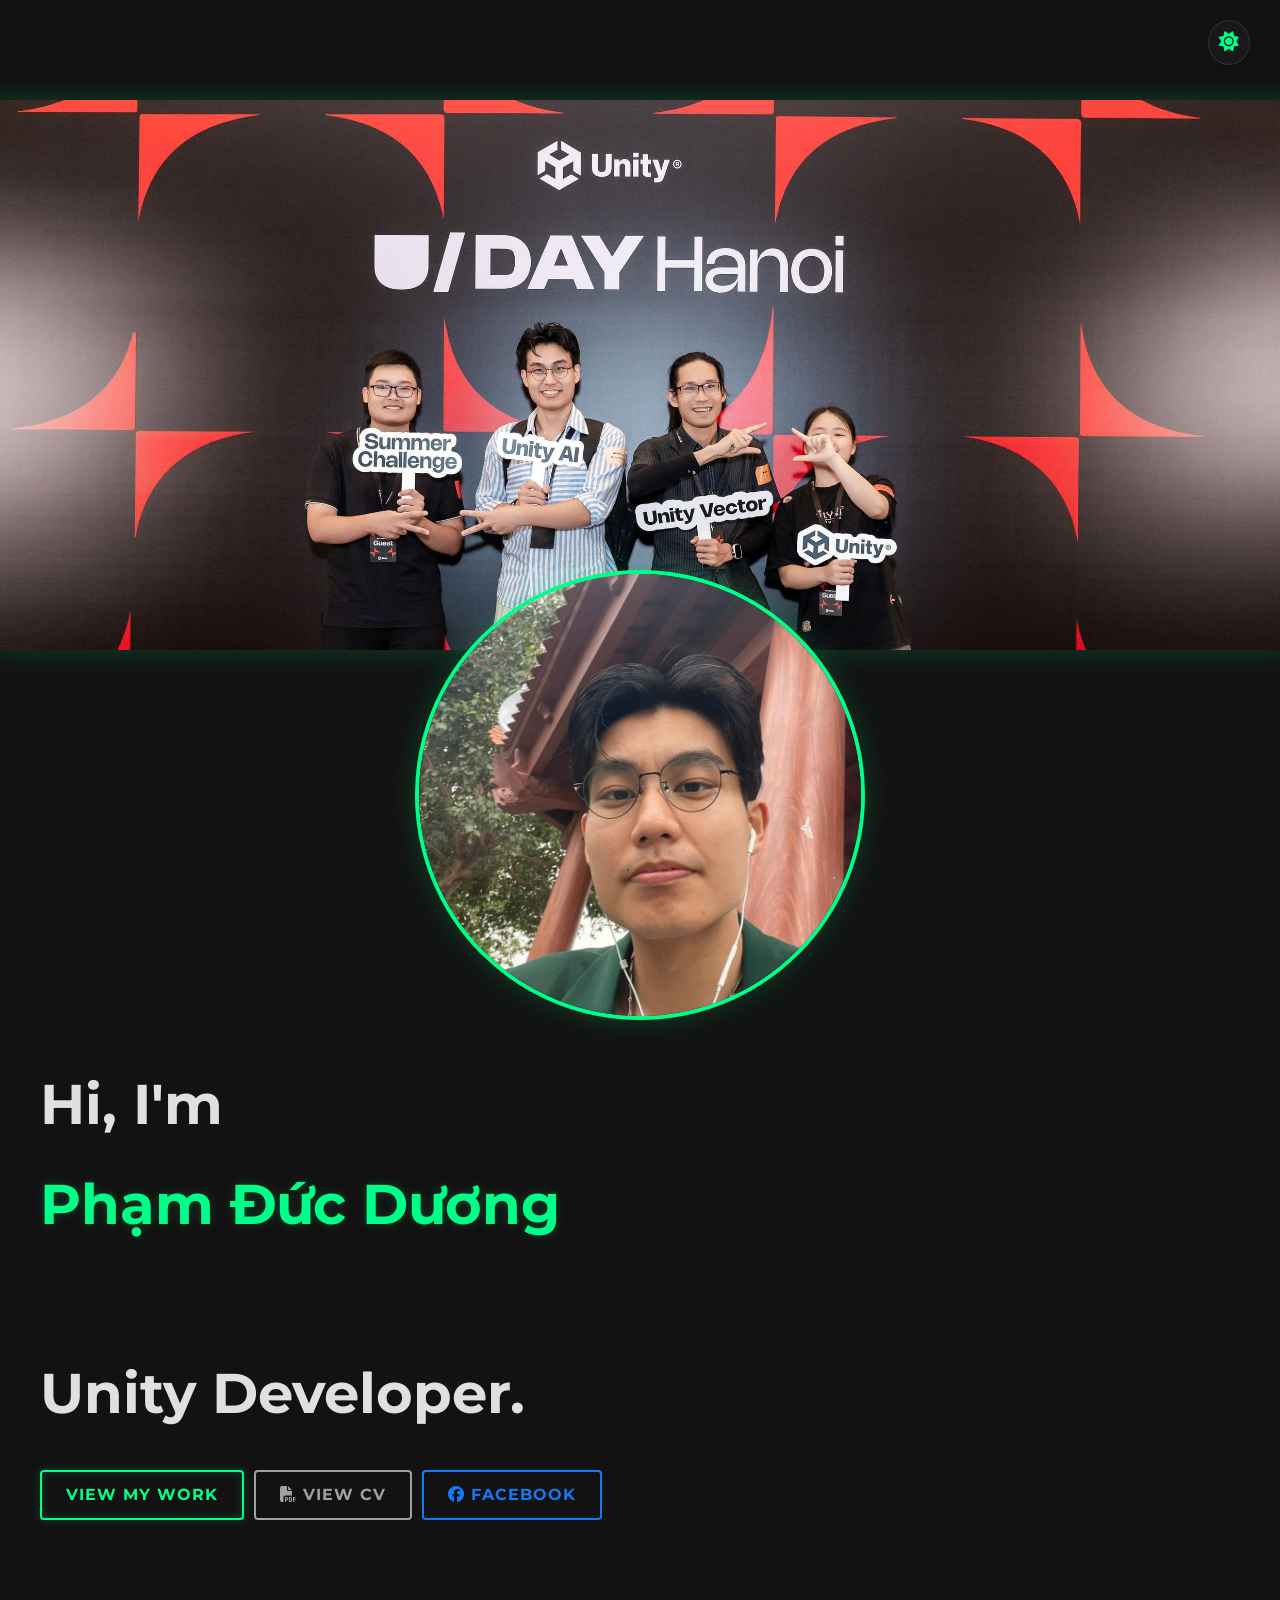
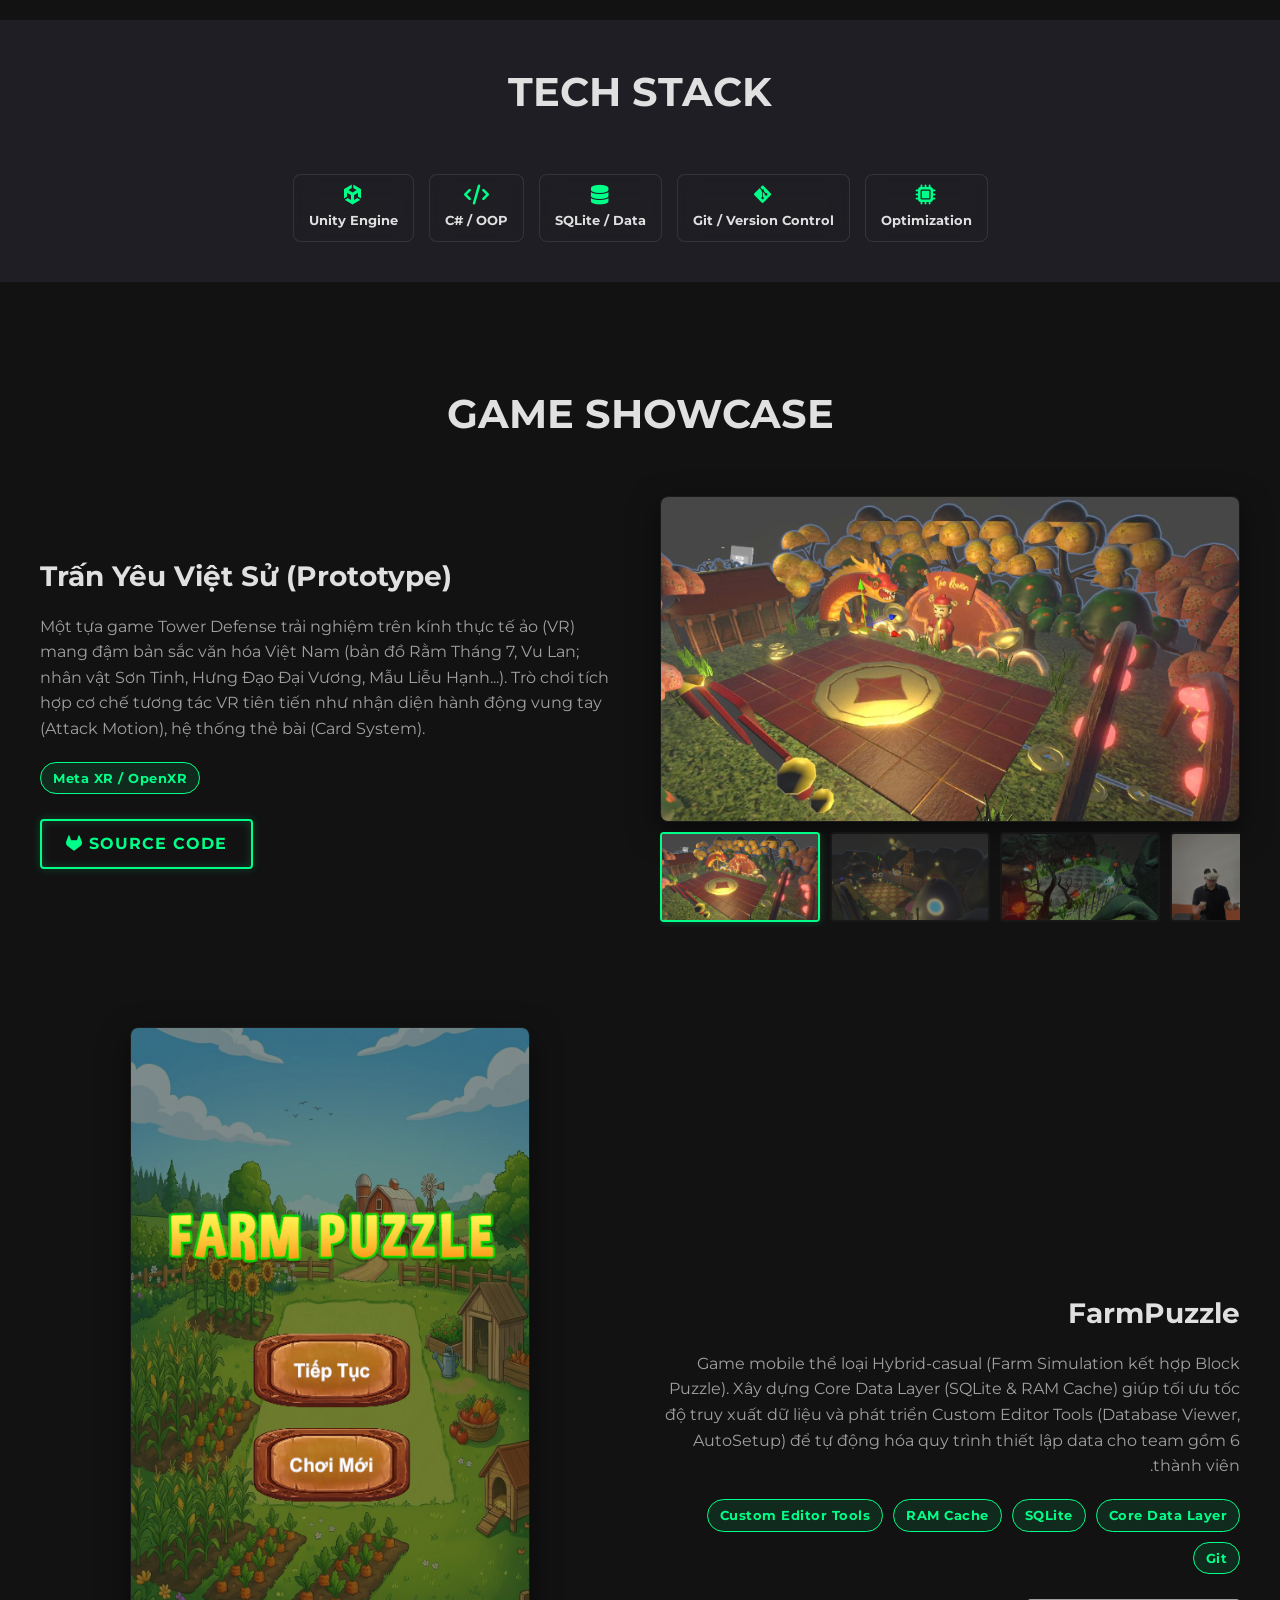
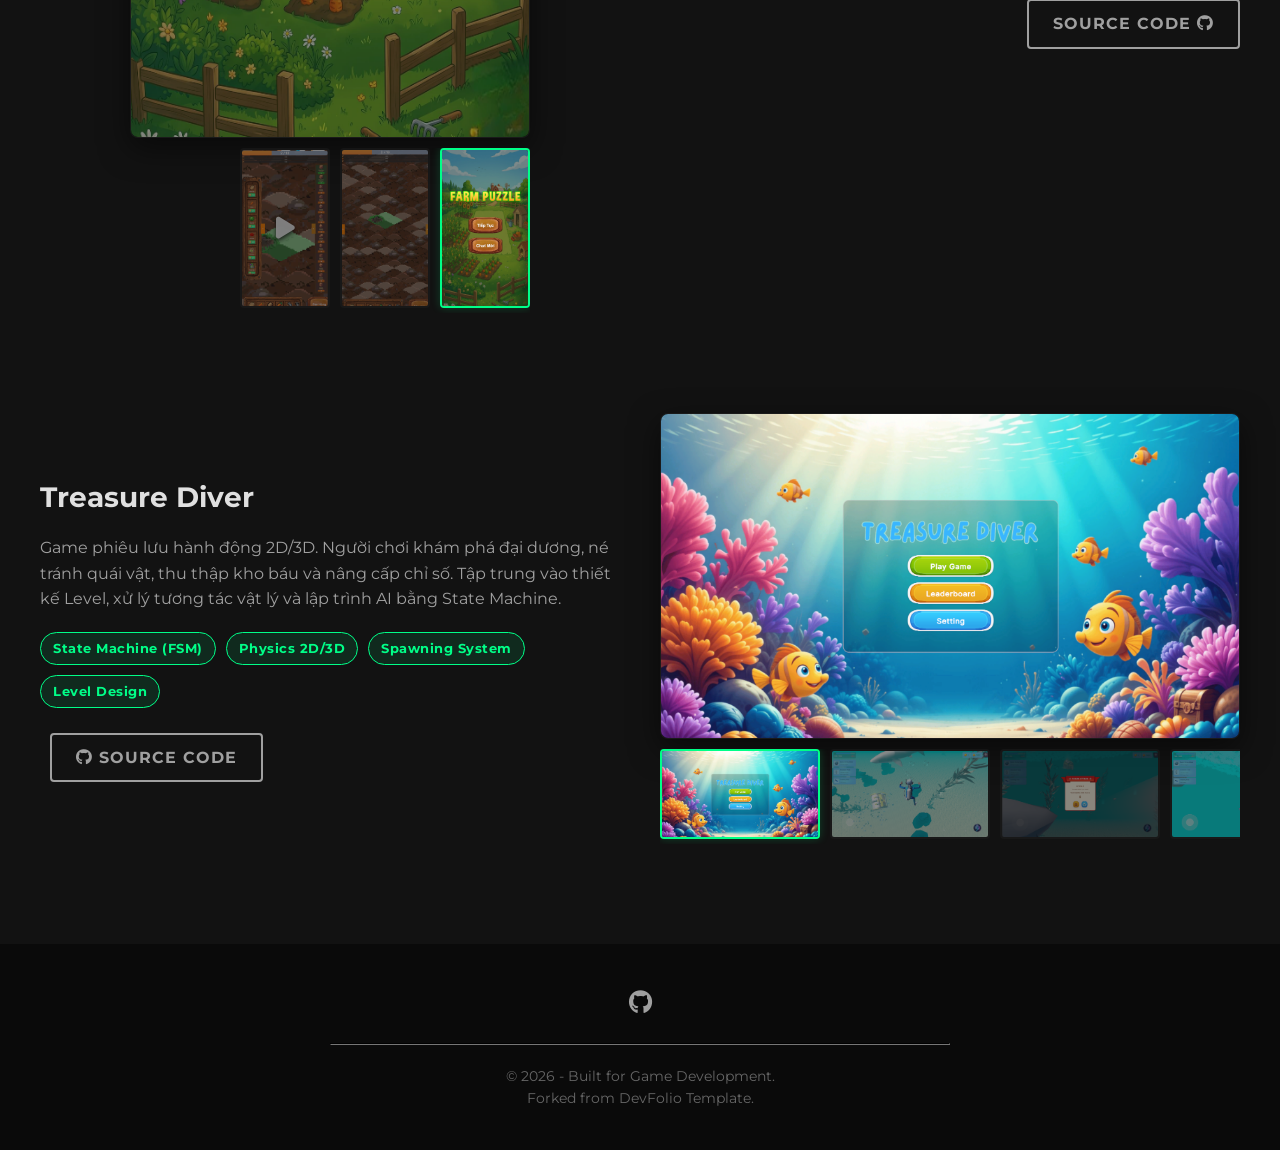
==== commit 27510489: "Add GitLab source code button to VR project" ====
--- a/index.html
+++ b/index.html
@@ -101,7 +101,9 @@
               </div>
 
               <div class="project-btns">
-                <!-- Nút ẩn để giữ bố cục giống các dự án trên nếu cần -->
+                <a class="cta-btn cta-btn--projects" href="https://gitlab.com/duongduongnavy-group/vr-datn-game.git" target="_blank">
+                  <i class="fa-brands fa-gitlab"></i> Source Code
+                </a>
               </div>
             </div>
 
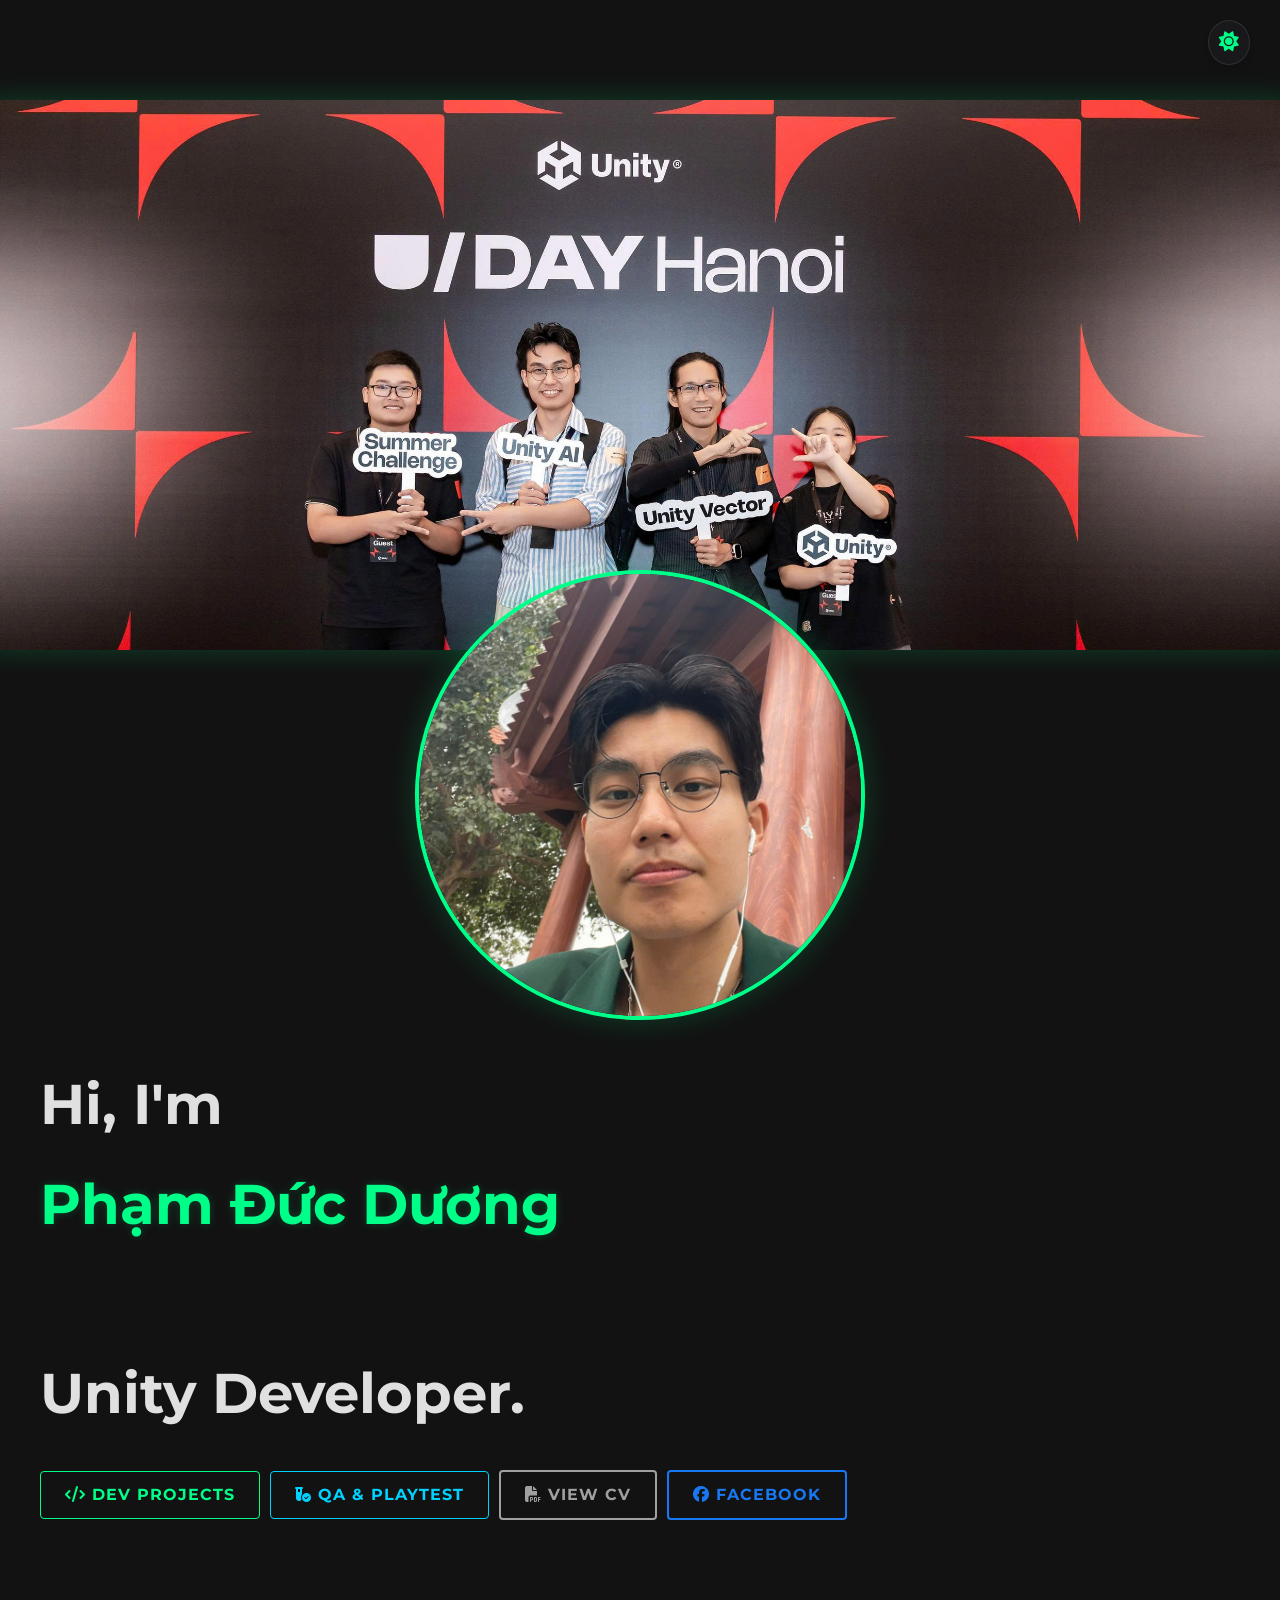
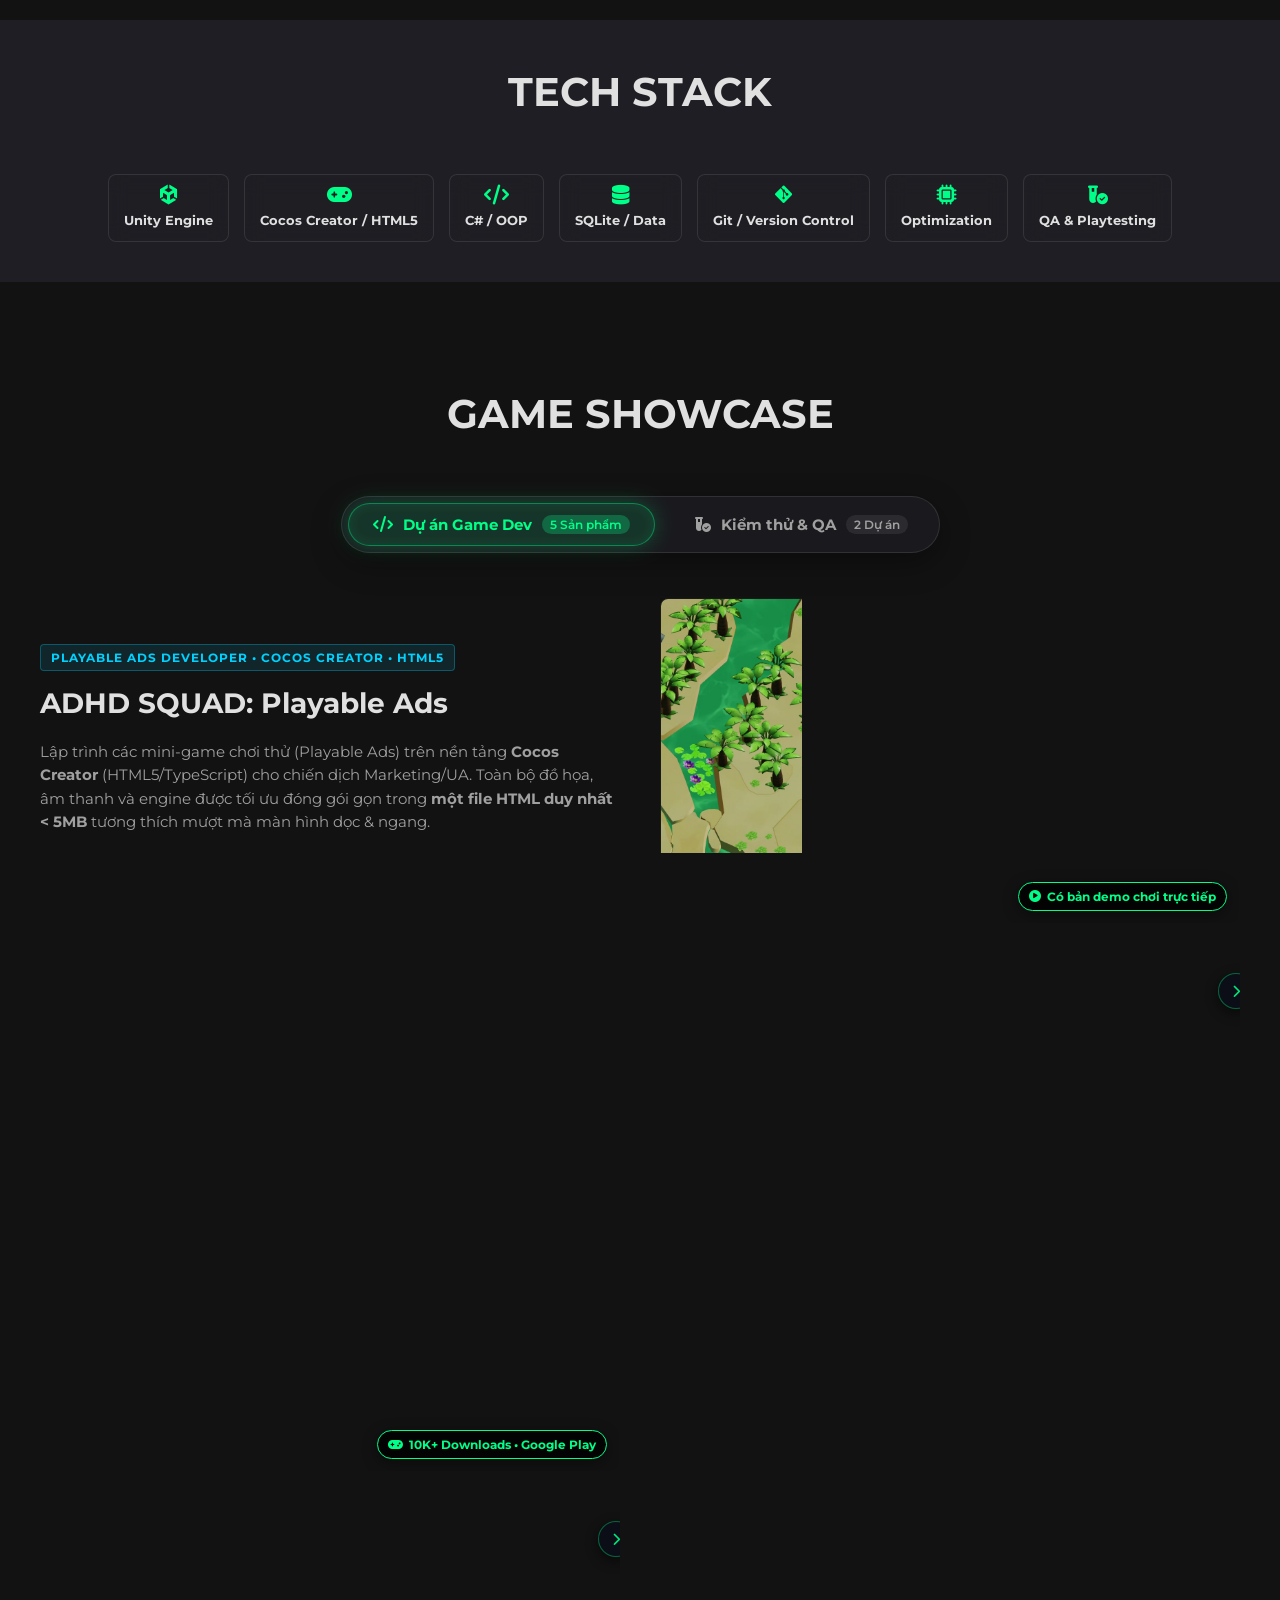
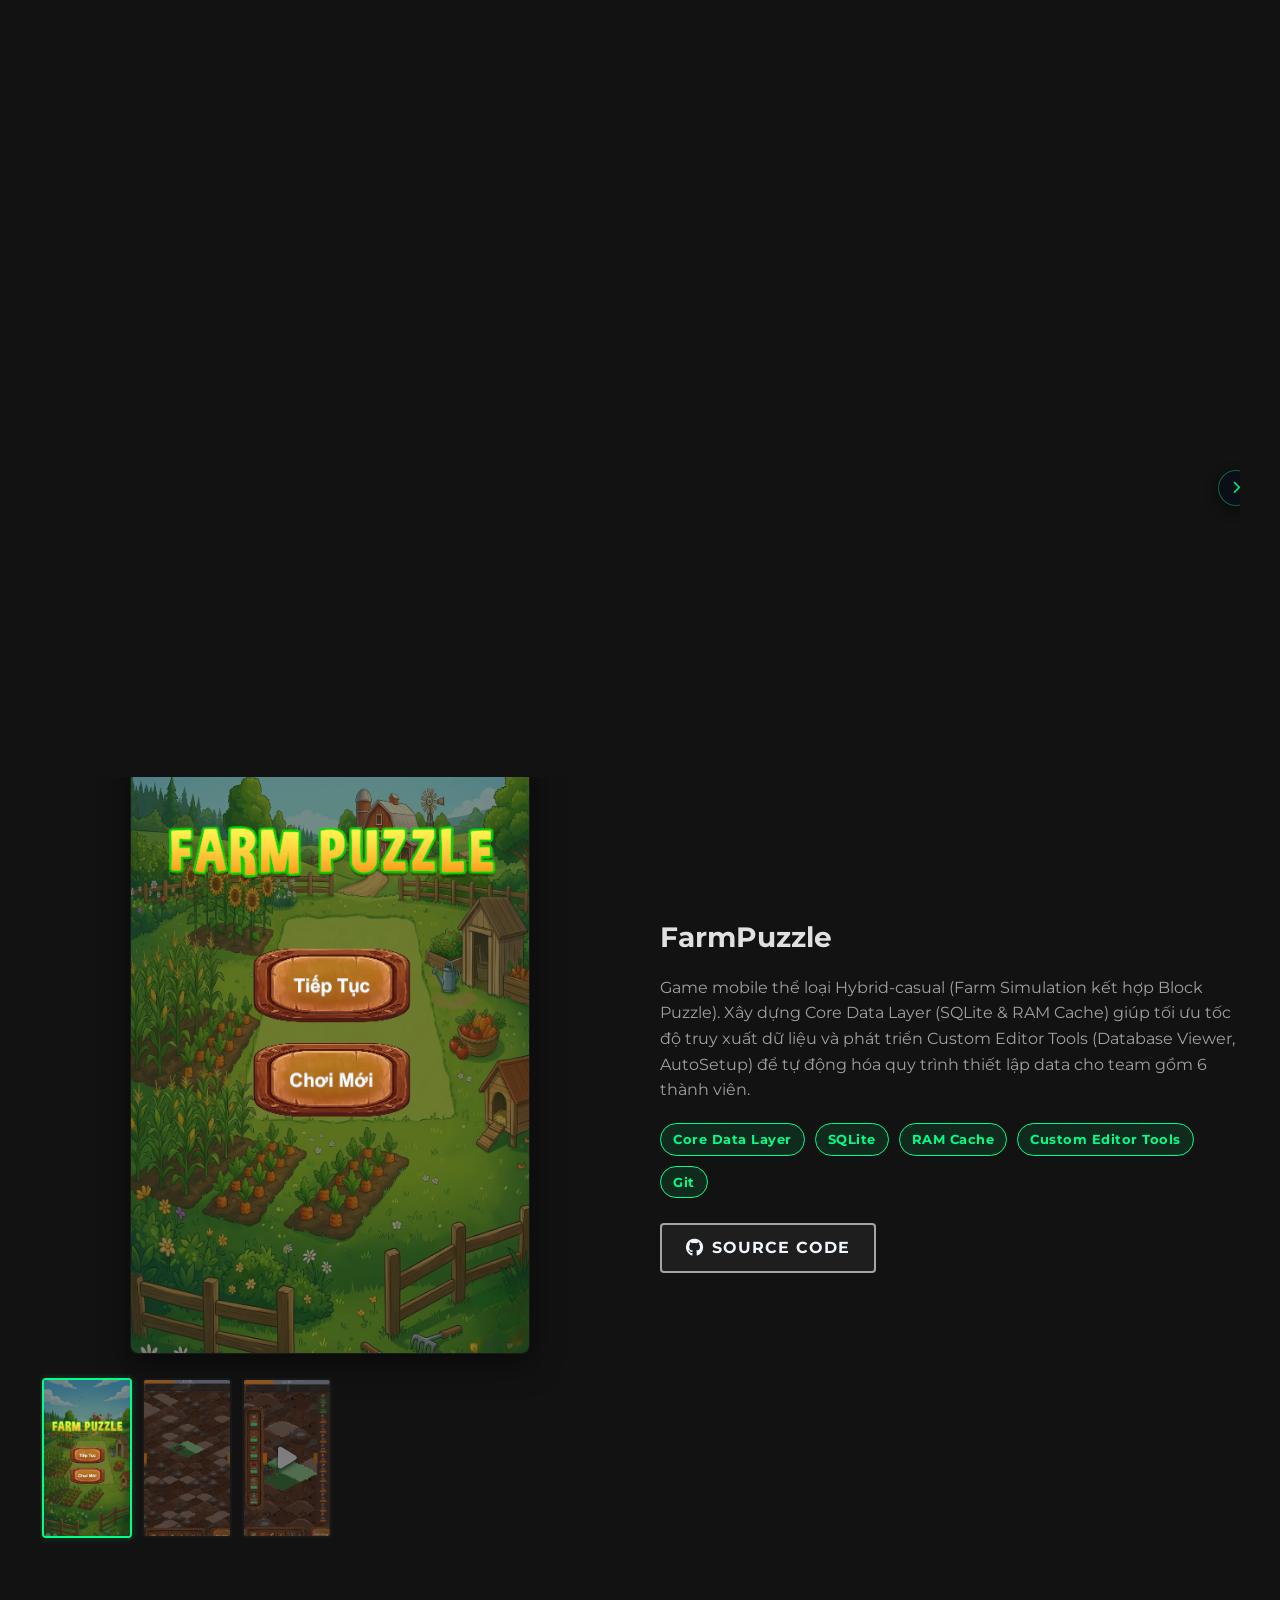
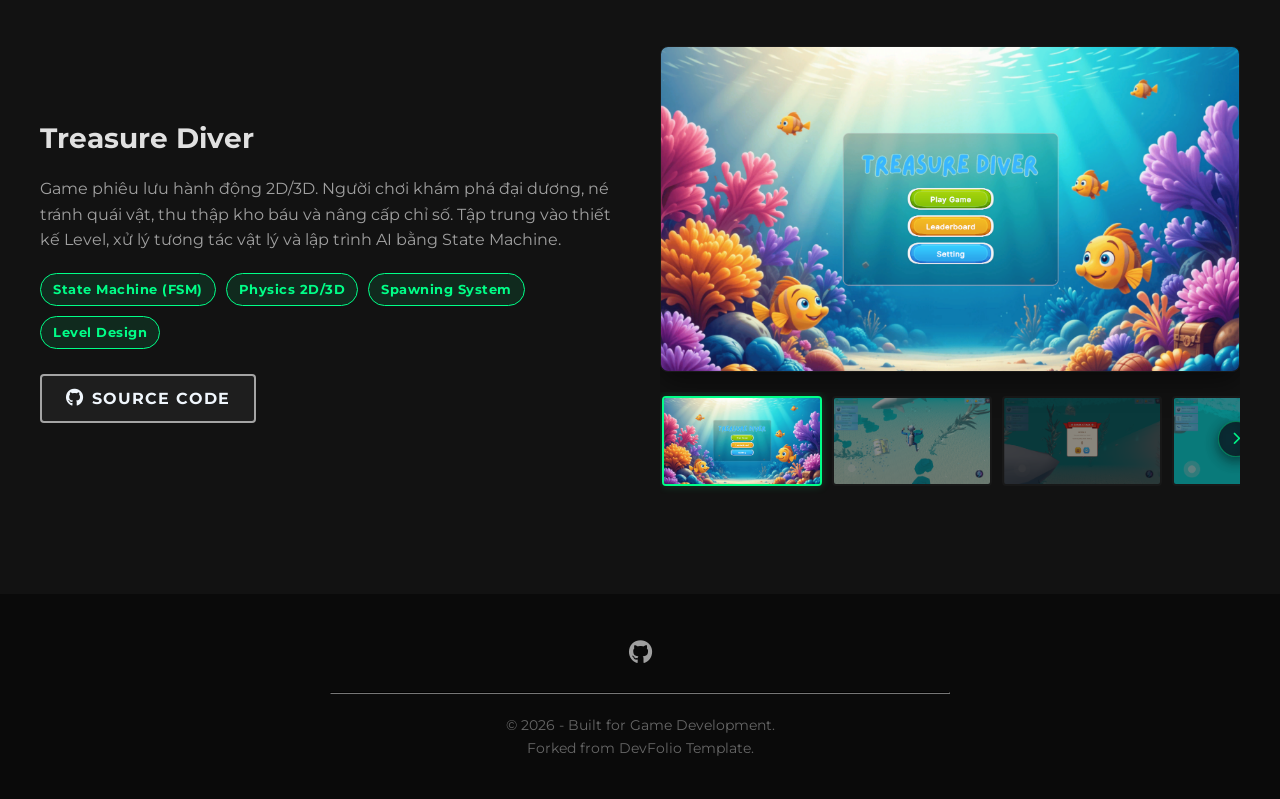
==== commit 59853220: "feat: update portfolio with ADHD Squad Playable Ads, Space Hole, and CV intern experience" ====
--- a/index.html
+++ b/index.html
@@ -18,7 +18,7 @@
     <link rel="stylesheet" href="https://cdnjs.cloudflare.com/ajax/libs/font-awesome/6.3.0/css/all.min.css" />
 
     <!-- Main CSS -->
-    <link rel="stylesheet" href="./css/main.css?v=2" />
+    <link rel="stylesheet" href="./css/main.css?v=3" />
   </head>
   <body>
     <!-- Theme Toggle -->
@@ -38,7 +38,8 @@
             <span style="white-space: nowrap;">Unity Developer.</span>
           </h1>
           <p class="hero-cta">
-            <a class="cta-btn cta-btn--hero" href="#projects">View My Work</a>
+            <a class="cta-btn cta-btn--hero" href="#projects"><i class="fa-solid fa-code"></i> Dev Projects</a>
+            <a class="cta-btn cta-btn--qa-hero" href="#playtest"><i class="fa-solid fa-vial-circle-check"></i> QA & Playtest</a>
             <a class="cta-btn cta-btn--secondary" href="./assets/Pham-Duc-Duong-DevIntern.pdf" target="_blank"><i class="fa-solid fa-file-pdf"></i> View CV</a>
             <a class="cta-btn cta-btn--facebook" href="https://www.facebook.com/duongduongjonhnydeep?locale=vi_VN&_rdc=1&_rdr#" target="_blank"><i class="fa-brands fa-facebook"></i> Facebook</a>
           </p>
@@ -62,6 +63,11 @@
             <h3>Unity Engine</h3>
           </div>
           <div class="skill-card">
+            <i class="fa-solid fa-gamepad"></i>
+            <h3>Cocos Creator / HTML5</h3>
+          </div>
+
+          <div class="skill-card">
             <i class="fa-solid fa-code"></i>
             <h3>C# / OOP</h3>
           </div>
@@ -76,6 +82,10 @@
           <div class="skill-card">
             <i class="fa-solid fa-microchip"></i>
             <h3>Optimization</h3>
+          </div>
+          <div class="skill-card">
+            <i class="fa-solid fa-vial-circle-check"></i>
+            <h3>QA & Playtesting</h3>
           </div>
         </div>
       </div>
@@ -85,7 +95,263 @@
     <section id="projects">
       <div class="container">
         <h2 class="section-title">Game Showcase</h2>
-        <div class="project-wrapper">
+
+        <!-- Showcase Navigation Tabs (Game Dev vs QA & Playtesting) -->
+        <div class="portfolio-tab-nav" role="tablist" aria-label="Game Showcase Categories">
+          <button type="button" class="portfolio-tab-btn active" data-target="dev-projects-tab" role="tab" aria-selected="true" id="tab-btn-dev">
+            <i class="fa-solid fa-code"></i>
+            <span>Dự án Game Dev</span>
+            <span class="tab-badge">5 Sản phẩm</span>
+          </button>
+          <button type="button" class="portfolio-tab-btn" data-target="qa-playtest-tab" role="tab" aria-selected="false" id="tab-btn-qa">
+            <i class="fa-solid fa-vial-circle-check"></i>
+            <span>Kiểm thử & QA</span>
+            <span class="tab-badge">2 Dự án</span>
+          </button>
+        </div>
+
+        <!-- Tab 1: Game Dev Projects -->
+        <div id="dev-projects-tab" class="portfolio-tab-content active" role="tabpanel" aria-labelledby="tab-btn-dev">
+          <div class="project-wrapper">
+
+                    <!-- Project: ADHD SQUAD Playable Ads -->
+          <article class="project-row">
+            <div class="project-info project-wrapper__text">
+              <span class="project-badge">Playable Ads Developer • Cocos Creator • HTML5</span>
+              <h3>ADHD SQUAD: Playable Ads</h3>
+
+              <p class="project-summary">
+                Lập trình các mini-game chơi thử (Playable Ads) trên nền tảng <strong>Cocos Creator</strong> (HTML5/TypeScript) cho chiến dịch Marketing/UA. Toàn bộ đồ họa, âm thanh và engine được tối ưu đóng gói gọn trong <strong>một file HTML duy nhất &lt; 5MB</strong> tương thích mượt mà màn hình dọc &amp; ngang.
+              </p>
+              
+              <!-- Technical Breakdown -->
+              <div class="tech-breakdown">
+                <span class="tech-tag">Cocos Creator</span>
+                <span class="tech-tag">Playable Ads (HTML5)</span>
+                <span class="tech-tag">TypeScript / JS</span>
+                <span class="tech-tag">Bundle &lt;5MB</span>
+              </div>
+
+              <!-- Action buttons & Expand toggle -->
+              <div class="project-btns" style="margin-bottom: 0.5rem;">
+                <button type="button" class="cta-btn cta-btn--projects open-playable-modal" data-variant="survival">
+                  <i class="fa-solid fa-gamepad"></i> Play Playable Ad
+                </button>
+                <button type="button" class="project-expand-btn" data-target="adhd-expandable" data-more-text="Xem chi tiết &amp; 4 biến thể" data-less-text="Rút gọn">
+                  <span class="btn-label">Xem chi tiết &amp; 4 biến thể</span>
+                  <i class="fa-solid fa-chevron-down"></i>
+                </button>
+              </div>
+
+              <!-- Expandable details -->
+              <div id="adhd-expandable" class="project-expandable">
+                <div class="role-clarification-banner">
+                  <i class="fa-solid fa-bullhorn"></i>
+                  <span><strong>Phạm vi đảm nhận:</strong> Trực tiếp phát triển các bản <strong>Playable Ads</strong> cho chiến dịch User Acquisition, <em>không phải phát triển game gốc</em>. Game gốc là <strong>Danger Dungeon</strong> phát hành trên Google Play.</span>
+                </div>
+
+                <div class="project-btns" style="margin-bottom: 1.5rem;">
+                  <a href="https://play.google.com/store/apps/details?id=com.skybull.danger.dungeon" target="_blank" class="cta-btn cta-btn--store" title="Xem game gốc Danger Dungeon trên Google Play">
+                    <i class="fa-brands fa-google-play"></i> Game Gốc (Google Play)
+                  </a>
+                </div>
+
+                <div class="playable-variants-quicklist">
+                  <span class="quicklist-title"><i class="fa-solid fa-layer-group"></i> 4 Biến thể Playable Ads đã trực tiếp thực hiện:</span>
+                  <div class="quicklist-badges">
+                    <button type="button" class="variant-pill-btn open-playable-modal" data-variant="survival" title="Chơi biến thể Survival (Warrior)">
+                      <i class="fa-solid fa-shield-halved"></i> Survival (Warrior)
+                    </button>
+                    <button type="button" class="variant-pill-btn open-playable-modal" data-variant="defend" title="Chơi biến thể Defend the Treasure">
+                      <i class="fa-solid fa-fort-awesome"></i> Defend Treasure
+                    </button>
+                    <button type="button" class="variant-pill-btn open-playable-modal" data-variant="spider" title="Chơi biến thể Ranger vs Spider Boss">
+                      <i class="fa-solid fa-spider"></i> Ranger vs Spider
+                    </button>
+                    <button type="button" class="variant-pill-btn open-playable-modal" data-variant="lich" title="Chơi biến thể Ranger vs Lich Boss">
+                      <i class="fa-solid fa-skull"></i> Ranger vs Lich
+                    </button>
+                  </div>
+                </div>
+              </div>
+            </div>
+
+            <!-- Media Carousel (Steam-like) -->
+            <div class="project-media project-wrapper__image steam-carousel">
+              <!-- Main View -->
+              <div class="carousel-main">
+                <div class="loading-spinner"></div>
+                <img src="./assets/playable-ads/ADHD/thumb_survival.jpg" alt="ADHD Playable Ads Gameplay Video" class="main-image active">
+                <video loop muted playsinline controls class="main-video"></video>
+                <iframe class="main-iframe" allow="accelerometer; autoplay; clipboard-write; encrypted-media; gyroscope; picture-in-picture" allowfullscreen frameborder="0"></iframe>
+                <div class="carousel-overlay-badge">
+                  <i class="fa-solid fa-circle-play"></i> Có bản demo chơi trực tiếp
+                </div>
+              </div>
+              
+              <!-- Thumbnails: 4 Gameplay Videos + 7 Screenshots from Playable Ads recordings -->
+              <div class="carousel-thumbnails">
+                <!-- Video 1: Survival Warrior -->
+                <div class="thumbnail-item active" data-type="video" data-src="./assets/playable-ads/ADHD/Survival.mp4" title="Video Gameplay: Survival (Warrior)">
+                  <img src="./assets/playable-ads/ADHD/thumb_survival.jpg" alt="Survival Warrior Video">
+                  <div class="play-icon-overlay"><i class="fa-solid fa-play"></i></div>
+                </div>
+                <!-- Video 2: Defend Treasure -->
+                <div class="thumbnail-item" data-type="video" data-src="./assets/playable-ads/ADHD/Treasure.mp4" title="Video Gameplay: Defend Treasure">
+                  <img src="./assets/playable-ads/ADHD/thumb_treasure.jpg" alt="Defend Treasure Video">
+                  <div class="play-icon-overlay"><i class="fa-solid fa-play"></i></div>
+                </div>
+                <!-- Video 3: Ranger vs Spider Boss -->
+                <div class="thumbnail-item" data-type="video" data-src="./assets/playable-ads/ADHD/Acher-Spider.mp4" title="Video Gameplay: Ranger vs Spider Boss">
+                  <img src="./assets/playable-ads/ADHD/thumb_archer_spider.jpg" alt="Ranger vs Spider Video">
+                  <div class="play-icon-overlay"><i class="fa-solid fa-play"></i></div>
+                </div>
+                <!-- Video 4: Ranger vs Lich Boss -->
+                <div class="thumbnail-item" data-type="video" data-src="./assets/playable-ads/ADHD/Acher-Lich.mp4" title="Video Gameplay: Ranger vs Lich Boss">
+                  <img src="./assets/playable-ads/ADHD/thumb_archer_lich.jpg" alt="Ranger vs Lich Video">
+                  <div class="play-icon-overlay"><i class="fa-solid fa-play"></i></div>
+                </div>
+                <!-- Screenshots recorded from Playable Ads -->
+                <div class="thumbnail-item" data-type="image" data-src="./assets/playable-ads/ADHD/adhd_screen_1.png" title="Ảnh chụp màn hình Playable Ad 1">
+                  <img src="./assets/playable-ads/ADHD/adhd_screen_1.png" alt="Playable Ad Gameplay 1">
+                </div>
+                <div class="thumbnail-item" data-type="image" data-src="./assets/playable-ads/ADHD/adhd_screen_2.png" title="Ảnh chụp màn hình Playable Ad 2">
+                  <img src="./assets/playable-ads/ADHD/adhd_screen_2.png" alt="Playable Ad Gameplay 2">
+                </div>
+                <div class="thumbnail-item" data-type="image" data-src="./assets/playable-ads/ADHD/adhd_screen_3.png" title="Ảnh chụp màn hình Playable Ad 3">
+                  <img src="./assets/playable-ads/ADHD/adhd_screen_3.png" alt="Playable Ad Gameplay 3">
+                </div>
+                <div class="thumbnail-item" data-type="image" data-src="./assets/playable-ads/ADHD/adhd_screen_4.png" title="Ảnh chụp màn hình Playable Ad 4">
+                  <img src="./assets/playable-ads/ADHD/adhd_screen_4.png" alt="Playable Ad Gameplay 4">
+                </div>
+                <div class="thumbnail-item" data-type="image" data-src="./assets/playable-ads/ADHD/adhd_screen_5.png" title="Ảnh chụp màn hình Playable Ad 5">
+                  <img src="./assets/playable-ads/ADHD/adhd_screen_5.png" alt="Playable Ad Gameplay 5">
+                </div>
+                <div class="thumbnail-item" data-type="image" data-src="./assets/playable-ads/ADHD/adhd_screen_6.png" title="Ảnh chụp màn hình Playable Ad 6">
+                  <img src="./assets/playable-ads/ADHD/adhd_screen_6.png" alt="Playable Ad Gameplay 6">
+                </div>
+                <div class="thumbnail-item" data-type="image" data-src="./assets/playable-ads/ADHD/adhd_screen_7.png" title="Ảnh chụp màn hình Playable Ad 7">
+                  <img src="./assets/playable-ads/ADHD/adhd_screen_7.png" alt="Playable Ad Gameplay 7">
+                </div>
+              </div>
+            </div>
+          </article>
+
+          <!-- Project: Space Hole - Black Hole Games -->
+          <article class="project-row" style="direction: rtl;">
+            <div class="project-info project-wrapper__text" style="direction: ltr;">
+              <div class="project-header-row">
+                <img src="./assets/projects/spacehole_icon.png" alt="Space Hole App Icon" class="project-app-icon">
+                <div class="project-header-text">
+                  <span class="project-badge"><i class="fa-solid fa-puzzle-piece"></i> Feature Developer • Unity / C#</span>
+                  <h3 style="margin-bottom: 0.2rem;">Space Hole - Black Hole Games</h3>
+                  <div class="project-role-note">
+                    <i class="fa-solid fa-building"></i> Game gốc của <strong>SKYBULL</strong> • Đảm nhận: <strong>Lập trình 2 tính năng</strong>
+                  </div>
+                </div>
+              </div>
+              <p class="project-summary">
+                Game mobile arcade không gian của studio <strong>SKYBULL</strong> (10.000+ lượt tải). Em tham gia với vai trò <strong>Feature Developer</strong>, trực tiếp lập trình 2 tính năng trọng tâm: <strong>Bộ sưu tập thiên thể</strong> và <strong>Cơ chế hồi sinh tại chỗ</strong>, tối ưu hóa Physics đạt 60 FPS mượt mà.
+              </p>
+
+              <!-- Technical Breakdown -->
+              <div class="tech-breakdown">
+                <span class="tech-tag" style="border-color: rgba(0, 210, 255, 0.4); color: var(--accent-secondary);"><i class="fa-solid fa-code-commit"></i> Feature Contributor</span>
+                <span class="tech-tag">Unity Engine</span>
+                <span class="tech-tag">C# / OOP</span>
+                <span class="tech-tag">Gameplay Modules</span>
+                <span class="tech-tag">Physics 60 FPS</span>
+              </div>
+
+              <!-- Action buttons & Expand toggle -->
+              <div class="project-btns" style="margin-bottom: 0.5rem;">
+                <a href="https://play.google.com/store/apps/details?id=com.Skybull.Cosmit&hl=en-US&ah=QHB_4spm9hBpLxW38S9J1Wt7EJk" target="_blank" class="cta-btn cta-btn--store" title="Xem game gốc trên Google Play">
+                  <i class="fa-brands fa-google-play"></i> Google Play
+                </a>
+                <a href="https://apps.apple.com/us/app/space-hole-black-hole-games/id6736383515" target="_blank" class="cta-btn cta-btn--store-apple" title="Xem game gốc trên App Store">
+                  <i class="fa-brands fa-app-store-ios"></i> App Store
+                </a>
+                <button type="button" class="project-expand-btn" data-target="spacehole-expandable" data-more-text="Xem chi tiết 2 tính năng" data-less-text="Rút gọn">
+                  <span class="btn-label">Xem chi tiết 2 tính năng</span>
+                  <i class="fa-solid fa-chevron-down"></i>
+                </button>
+              </div>
+
+              <!-- Expandable details -->
+              <div id="spacehole-expandable" class="project-expandable">
+                <div class="role-clarification-banner">
+                  <i class="fa-solid fa-circle-info"></i>
+                  <span><strong>Làm rõ phạm vi đảm nhận:</strong> Game gốc do Studio <strong>SKYBULL</strong> phát triển và phát hành. Em tham gia lập trình 2 tính năng mở rộng bên dưới:</span>
+                </div>
+
+                <div class="feature-contributions" style="margin: 0.5rem 0 1.2rem 0;">
+                  <div class="feature-item">
+                    <div class="feature-item-header">
+                      <div class="feature-title-group">
+                        <i class="fa-solid fa-meteor"></i>
+                        <span>Hệ thống Bộ sưu tập Thiên thể (Cosmic Collection)</span>
+                      </div>
+                    </div>
+                    <p>
+                      Xây dựng tính năng phân loại và mở khóa các thiên thể (Hành tinh, Ngôi sao, Vũ trụ) theo đánh giá sao, đồng bộ tiến trình khám phá và cơ chế trả thưởng tiền tệ trên giao diện.
+                    </p>
+                  </div>
+
+                  <div class="feature-item">
+                    <div class="feature-item-header">
+                      <div class="feature-title-group">
+                        <i class="fa-solid fa-heart-pulse"></i>
+                        <span>Cơ chế Hồi sinh tại chỗ (Second Chance)</span>
+                      </div>
+                    </div>
+                    <p>
+                      Lập trình cơ chế 2 mạng: cho phép tàu hồi sinh tức thì ngay tại điểm va chạm kèm khiên bất tử tạm thời, bảo toàn vệ tinh bay quanh và giữ liền mạch nhịp độ trận đấu.
+                    </p>
+                  </div>
+                </div>
+
+                <div class="project-btns">
+                  <a href="https://www.youtube.com/watch?v=D1WJQQkyQ9M" target="_blank" class="cta-btn cta-btn--youtube">
+                    <i class="fa-brands fa-youtube"></i> Xem Gameplay
+                  </a>
+                </div>
+              </div>
+            </div>
+
+            <!-- Media Carousel (Steam-like) -->
+            <div class="project-media project-wrapper__image steam-carousel" style="direction: ltr;">
+              <!-- Main View -->
+              <div class="carousel-main">
+                <div class="loading-spinner"></div>
+                <img src="./assets/projects/spacehole_screen_1.jpg" alt="Space Hole - Black Hole Games Screenshot" class="main-image active">
+                <video loop muted playsinline controls class="main-video"></video>
+                <iframe class="main-iframe" allow="accelerometer; autoplay; clipboard-write; encrypted-media; gyroscope; picture-in-picture" allowfullscreen frameborder="0"></iframe>
+                <div class="carousel-overlay-badge">
+                  <i class="fa-solid fa-gamepad"></i> 10K+ Downloads • Google Play
+                </div>
+              </div>
+              
+              <!-- Thumbnails -->
+              <div class="carousel-thumbnails">
+                <div class="thumbnail-item active" data-type="image" data-src="./assets/projects/spacehole_screen_1.jpg" title="Tiến hóa &amp; Nâng cấp: Level 100 vs Level 1000">
+                  <img src="./assets/projects/spacehole_screen_1.jpg" alt="Level 100 vs Level 1000">
+                </div>
+                <div class="thumbnail-item" data-type="image" data-src="./assets/projects/spacehole_screen_2.jpg" title="Hành tinh sự sống (Life Planet)">
+                  <img src="./assets/projects/spacehole_screen_2.jpg" alt="Life Planet">
+                </div>
+                <div class="thumbnail-item" data-type="image" data-src="./assets/projects/spacehole_screen_3.jpg" title="Sao neutron (Neutron Star)">
+                  <img src="./assets/projects/spacehole_screen_3.jpg" alt="Neutron Star">
+                </div>
+                <div class="thumbnail-item" data-type="image" data-src="./assets/projects/spacehole_screen_4.jpg" title="Hố đen vũ trụ (Black Hole)">
+                  <img src="./assets/projects/spacehole_screen_4.jpg" alt="Black Hole">
+                </div>
+                <div class="thumbnail-item" data-type="youtube" data-src="https://www.youtube.com/embed/D1WJQQkyQ9M" title="Video Gameplay trên iOS/Android">
+                  <img src="./assets/projects/spacehole_video_thumb.jpg" alt="Space Hole Gameplay Video">
+                  <div class="play-icon-overlay"><i class="fa-brands fa-youtube"></i></div>
+                </div>
+              </div>
+            </div>
+          </article>
 
           <!-- Project 3: VietVRDefense -->
           <article class="project-row">
@@ -101,7 +367,7 @@
               </div>
 
               <div class="project-btns">
-                <a class="cta-btn cta-btn--projects" href="https://gitlab.com/duongduongnavy-group/vr-datn-game.git" target="_blank">
+                <a class="cta-btn cta-btn--gitlab" href="https://gitlab.com/duongduongnavy-group/vr-datn-game.git" target="_blank">
                   <i class="fa-brands fa-gitlab"></i> Source Code
                 </a>
               </div>
@@ -142,7 +408,7 @@
 
           <!-- Project 1: FarmPuzzle -->
           <article class="project-row" style="direction: rtl;">
-            <div class="project-info project-wrapper__text">
+            <div class="project-info project-wrapper__text" style="direction: ltr;">
               <h3>FarmPuzzle</h3>
               <p>
                 Game mobile thể loại Hybrid-casual (Farm Simulation kết hợp Block Puzzle). Xây dựng Core Data Layer (SQLite & RAM Cache) giúp tối ưu tốc độ truy xuất dữ liệu và phát triển Custom Editor Tools (Database Viewer, AutoSetup) để tự động hóa quy trình thiết lập data cho team gồm 6 thành viên.
@@ -159,14 +425,14 @@
 
               <div class="project-btns">
                 <!-- <a href="#" target="_blank" class="cta-btn cta-btn--projects"><i class="fa-solid fa-play"></i> Play in Browser</a> -->
-                <a href="https://github.com/Duong4921/farmpuzzle" target="_blank" class="cta-btn cta-btn--secondary">
+                <a href="https://github.com/Duong4921/farmpuzzle" target="_blank" class="cta-btn cta-btn--github">
                   <i class="fa-brands fa-github"></i> Source Code
                 </a>
               </div>
             </div>
 
             <!-- Media Carousel (Steam-like) - Dành riêng cho màn hình dọc -->
-            <div class="project-media project-wrapper__image steam-carousel carousel-vertical">
+            <div class="project-media project-wrapper__image steam-carousel carousel-vertical" style="direction: ltr;">
               <!-- Main View -->
               <div class="carousel-main">
                 <div class="loading-spinner"></div>
@@ -211,7 +477,7 @@
 
               <div class="project-btns">
                 <!-- <a href="#" target="_blank" class="cta-btn cta-btn--projects"><i class="fa-solid fa-download"></i> Download PC Build</a> -->
-                <a href="https://github.com/Duong4921/treasurediver" target="_blank" class="cta-btn cta-btn--secondary">
+                <a href="https://github.com/Duong4921/treasurediver" target="_blank" class="cta-btn cta-btn--github">
                   <i class="fa-brands fa-github"></i> Source Code
                 </a>
               </div>
@@ -257,10 +523,176 @@
             </div>
           </article>
 
-        </div>
+          </div> <!-- End project-wrapper -->
+        </div> <!-- End dev-projects-tab -->
+
+        <!-- Tab 2: QA & Playtesting -->
+        <div id="qa-playtest-tab" class="portfolio-tab-content" role="tabpanel" aria-labelledby="tab-btn-qa">
+          <div id="playtest" style="position: relative; top: -80px;"></div>
+          <p class="section-subtitle" style="margin-bottom: 3.5rem;">
+            Kinh nghiệm kiểm thử thực tế và phân tích chuyên sâu: Kiểm thử tính năng nội bộ (Internal Feature QA) với Cheat/Debug Tools đến nghiên cứu tâm lý mua sắm, bóc tách Paywall & Monetization trên thị trường game mobile quốc tế.
+          </p>
+
+          <div class="qa-grid">
+
+            <!-- QA Project 1: Monetization & Paywall Analysis -->
+            <article class="qa-card monetization">
+              <div class="qa-card-header">
+                <div class="qa-badge-row">
+                  <span class="qa-badge monetization"><i class="fa-solid fa-chart-line"></i> Monetization & Paywall</span>
+                  <span class="qa-target-platform"><i class="fa-solid fa-globe"></i> Mobile F2P (Global Store)</span>
+                </div>
+                <h3 class="qa-card-title">Playtest 14 Ngày: Offer & Paywall Analysis</h3>
+                <p class="qa-card-desc">
+                  Dự án nghiên cứu & phân tích chuyên sâu hệ thống kinh tế trong game (Game Economy & Monetization) dành cho người chơi F2P. Đóng vai người chơi thuần miễn phí, trải nghiệm 1 tiếng mỗi ngày liên tục trong 14 ngày trên store quốc tế.
+                </p>
+
+                <ul class="qa-highlights">
+                  <li class="qa-highlight-item">
+                    <i class="fa-solid fa-circle-check item-icon"></i>
+                    <div><strong>Đóng vai Free User:</strong> Trải nghiệm thực tế hành trình tân thủ (FTUE) và đo lường độ khó lũy tiến mà không nạp tiền.</div>
+                  </li>
+                  <li class="qa-highlight-item">
+                    <i class="fa-solid fa-circle-check item-icon"></i>
+                    <div><strong>Bóc tách Paywall:</strong> Xác định chính xác các điểm nghẽn tài nguyên và độ khó nhảy vọt buộc người chơi phải nạp tiền để vượt qua.</div>
+                  </li>
+                  <li class="qa-highlight-item">
+                    <i class="fa-solid fa-circle-check item-icon"></i>
+                    <div><strong>Phân tích Tâm lý Ưu đãi:</strong> Giải mã cơ chế kích hoạt các gói Popup Offers, Flash Sales, Starter Packs và các đòn bẩy tâm lý (FOMO, mỏ neo giá).</div>
+                  </li>
+                  <li class="qa-highlight-item">
+                    <i class="fa-solid fa-circle-check item-icon"></i>
+                    <div><strong>Tài liệu hóa dữ liệu:</strong> Chụp kho dữ liệu ảnh Shop/Offers lưu trữ Google Drive, cập nhật báo cáo hàng ngày vào bảng tính Google Sheets gồm 3 tab chuyên biệt.</div>
+                  </li>
+                </ul>
+
+                <div class="tech-breakdown">
+                  <span class="tech-tag">Monetization Analysis</span>
+                  <span class="tech-tag">Paywall Mapping</span>
+                  <span class="tech-tag">Free-to-Play (F2P)</span>
+                  <span class="tech-tag">In-App Purchases</span>
+                  <span class="tech-tag">Google Sheets Log</span>
+                </div>
+              </div>
+
+            </article>
+
+            <!-- QA Project 2: Danger Dungeon Feature QA -->
+            <article class="qa-card feature">
+              <div class="qa-card-header">
+                <div class="qa-badge-row">
+                  <span class="qa-badge feature"><i class="fa-solid fa-bug"></i> Feature & Functional QA</span>
+                  <span class="qa-target-platform"><i class="fa-brands fa-android"></i> Android Test Build (APK)</span>
+                </div>
+                <h3 class="qa-card-title">Danger Dungeon: New Year & Season Pass QA</h3>
+                <p class="qa-card-desc">
+                  Kiểm thử các tính năng mới trên bản build thử nghiệm nội bộ trước khi release: Hệ thống nhiệm vụ mùa giải (Season Pass), Sự kiện năm mới (New Year Event), cơ chế Biến hình nhân vật và luồng thanh toán Sandbox.
+                </p>
+
+                <ul class="qa-highlights">
+                  <li class="qa-highlight-item">
+                    <i class="fa-solid fa-circle-check item-icon"></i>
+                    <div><strong>Kiểm soát môi trường qua Cheat Panel:</strong> Thực hiện Clear Local Data & Cloud Save, reset tiến trình, kích hoạt kill counter (100 kills) để mở khóa hệ thống Quest.</div>
+                  </li>
+                  <li class="qa-highlight-item">
+                    <i class="fa-solid fa-circle-check item-icon"></i>
+                    <div><strong>Kiểm thử Season Pass (Ch 1-6):</strong> Kiểm tra độ cân bằng nhiệm vụ và luồng thưởng từ Season 1 đến Season 3 theo chu kỳ 7 form báo cáo hàng ngày.</div>
+                  </li>
+                  <li class="qa-highlight-item">
+                    <i class="fa-solid fa-circle-check item-icon"></i>
+                    <div><strong>Character Transform & New Year:</strong> Đánh giá cơ chế biến thân trong giao tranh và tính ổn định của các nội dung sự kiện Tết.</div>
+                  </li>
+                  <li class="qa-highlight-item">
+                    <i class="fa-solid fa-circle-check item-icon"></i>
+                    <div><strong>Xác minh Luồng IAP & Phối hợp Dev:</strong> Nhập mã test code (10ku) mua thử nghiệm gói VIP và No-Ads qua cổng Aghanim; phối hợp cùng Lead GD và Tech Lead tái hiện và xác nhận lỗi kết nối mạng.</div>
+                  </li>
+                </ul>
+
+                <div class="tech-breakdown">
+                  <span class="tech-tag">Feature Testing</span>
+                  <span class="tech-tag">Cheat / Debug Panel</span>
+                  <span class="tech-tag">Season Pass Progression</span>
+                  <span class="tech-tag">IAP Flow Verification</span>
+                  <span class="tech-tag">Google Forms Log</span>
+                </div>
+              </div>
+
+            </article>
+
+          </div>
+        </div> <!-- End qa-playtest-tab -->
+
       </div>
     </section>
 
+
+    <!-- Playable Ads Demo Modal -->
+    <div id="playable-modal" class="playable-modal-backdrop" aria-hidden="true" role="dialog">
+      <div class="playable-modal-container">
+        <!-- Modal Header -->
+        <div class="playable-modal-header">
+          <div class="modal-title-area">
+            <span class="modal-live-tag"><span class="pulse-dot"></span> LIVE DEMO</span>
+            <h3 class="modal-title" id="modal-game-title">ADHD SQUAD: Playable Ads Demo (Cocos Creator HTML5)</h3>
+          </div>
+          <div class="modal-actions">
+            <!-- Viewport toggle -->
+            <button id="modal-toggle-viewport" class="modal-btn" title="Chuyển chế độ Mobile (9:16) / Màn hình rộng (16:9)">
+              <i class="fa-solid fa-mobile-screen"></i>
+              <span class="btn-text">Mobile View</span>
+            </button>
+            <!-- Open in new tab -->
+            <a id="modal-newtab-link" href="./assets/playable-ads/adhd_survival_warrior.html" target="_blank" class="modal-btn" title="Mở toàn màn hình trong tab mới">
+              <i class="fa-solid fa-arrow-up-right-from-square"></i>
+              <span class="btn-text">Mở tab mới</span>
+            </a>
+            <!-- Close button -->
+            <button id="modal-close-btn" class="modal-btn modal-btn--close" aria-label="Close modal" title="Đóng (ESC)">
+              <i class="fa-solid fa-xmark"></i>
+            </button>
+          </div>
+        </div>
+
+        <!-- Variant Tabs Bar -->
+        <div class="playable-variant-tabs">
+          <button class="variant-tab-btn active" data-variant="survival" data-src="./assets/playable-ads/adhd_survival_warrior.html">
+            <i class="fa-solid fa-shield-halved"></i>
+            <span>Survival (Warrior)</span>
+          </button>
+          <button class="variant-tab-btn" data-variant="defend" data-src="./assets/playable-ads/adhd_defend_treasure.html">
+            <i class="fa-solid fa-fort-awesome"></i>
+            <span>Defend Treasure</span>
+          </button>
+          <button class="variant-tab-btn" data-variant="spider" data-src="./assets/playable-ads/adhd_ranger_spider.html">
+            <i class="fa-solid fa-spider"></i>
+            <span>Ranger vs Spider</span>
+          </button>
+          <button class="variant-tab-btn" data-variant="lich" data-src="./assets/playable-ads/adhd_ranger_lich.html">
+            <i class="fa-solid fa-skull"></i>
+            <span>Ranger vs Lich</span>
+          </button>
+        </div>
+
+        <!-- Modal Body / Iframe Viewport -->
+        <div class="playable-modal-body">
+          <div id="game-frame-wrapper" class="game-frame-wrapper viewport-mobile">
+            <div id="game-iframe-loader" class="game-loader">
+              <div class="game-loader-spinner"></div>
+              <span>Đang tải Cocos Creator Engine...</span>
+            </div>
+            <iframe id="playable-game-iframe" src="" allow="autoplay; fullscreen" frameborder="0"></iframe>
+          </div>
+        </div>
+
+        <!-- Modal Footer -->
+        <div class="playable-modal-footer">
+          <div class="modal-hint">
+            <i class="fa-solid fa-lightbulb"></i>
+            <span><strong>Hướng dẫn:</strong> Kéo giữ chuột/chạm và vuốt để điều khiển nhân vật né đòn & tấn công. Bấm các tab phía trên để đổi sang biến thể khác!</span>
+          </div>
+        </div>
+      </div>
+    </div>
 
 
     <!-- Footer -->
--- a/css/main.css
+++ b/css/main.css
@@ -129,15 +129,16 @@
 
 .cta-btn--hero, .cta-btn--projects {
   background-color: transparent;
-  border: 2px solid var(--accent-color);
+  border: 1.5px solid var(--accent-color);
   color: var(--accent-color);
-  box-shadow: 0 0 10px var(--shadow-color) inset, 0 0 10px var(--shadow-color);
+  box-shadow: none;
 }
 
 .cta-btn--hero:hover, .cta-btn--projects:hover {
   background-color: var(--accent-color);
   color: #121212;
-  box-shadow: 0 0 20px var(--accent-color);
+  box-shadow: 0 4px 15px rgba(0, 255, 136, 0.25);
+  transform: translateY(-2px);
 }
 
 .cta-btn--secondary {
@@ -271,9 +272,17 @@
 
 .project-row {
   display: grid;
-  grid-template-columns: 1fr 1fr;
+  grid-template-columns: minmax(0, 1fr) minmax(0, 1fr);
   gap: 4rem;
   align-items: center;
+}
+
+.project-wrapper__text,
+.project-wrapper__image,
+.project-info,
+.project-media {
+  min-width: 0;
+  max-width: 100%;
 }
 
 @media(max-width: 992px) {
@@ -318,6 +327,10 @@
   flex-wrap: wrap;
 }
 
+.project-btns .cta-btn {
+  margin-left: 0;
+}
+
 
 /* --- Steam Carousel --- */
 .steam-carousel {
@@ -328,6 +341,9 @@
   box-shadow: none;
   background: transparent;
   width: 100%;
+  max-width: 100%;
+  min-width: 0;
+  overflow: hidden;
 }
 
 .carousel-main {
@@ -394,18 +410,100 @@
   pointer-events: auto;
 }
 
+/* --- Carousel Thumbnails Wrapper & Controls --- */
+.carousel-thumbnails-wrapper {
+  position: relative;
+  width: 100%;
+  margin-top: 1rem;
+}
+
 .carousel-thumbnails {
   display: flex;
   gap: 1rem;
   overflow-x: auto;
-  padding-bottom: 0.5rem;
+  padding: 0.4rem 0.2rem 0.8rem 0.2rem;
   scroll-behavior: smooth;
-  /* Ẩn thanh cuộn cho webkit (Chrome/Safari) */
-  scrollbar-width: none; /* Cho Firefox */
-}
-
+  /* Hiển thị thanh cuộn mượt mà chuẩn hiện đại */
+  scrollbar-width: thin;
+  scrollbar-color: rgba(0, 255, 136, 0.45) rgba(255, 255, 255, 0.05);
+  user-select: none;
+  cursor: grab;
+}
+
+.carousel-thumbnails.is-dragging {
+  cursor: grabbing;
+  scroll-behavior: auto;
+}
+
+/* Custom Scrollbar for Chrome / Edge / Safari */
 .carousel-thumbnails::-webkit-scrollbar {
-  display: none;
+  height: 6px;
+  display: block;
+}
+
+.carousel-thumbnails::-webkit-scrollbar-track {
+  background: rgba(255, 255, 255, 0.05);
+  border-radius: 4px;
+}
+
+.carousel-thumbnails::-webkit-scrollbar-thumb {
+  background: rgba(0, 255, 136, 0.4);
+  border-radius: 4px;
+  transition: all 0.2s ease;
+}
+
+.carousel-thumbnails::-webkit-scrollbar-thumb:hover {
+  background: var(--accent-color);
+  box-shadow: 0 0 10px rgba(0, 255, 136, 0.8);
+}
+
+/* Carousel Navigation Arrows (< and >) */
+.carousel-nav-btn {
+  position: absolute;
+  top: calc(50% - 4px);
+  transform: translateY(-50%);
+  width: 36px;
+  height: 36px;
+  border-radius: 50%;
+  background: rgba(11, 15, 25, 0.9);
+  border: 1px solid rgba(0, 255, 136, 0.4);
+  color: var(--accent-color);
+  display: flex;
+  align-items: center;
+  justify-content: center;
+  font-size: 1.3rem;
+  cursor: pointer;
+  z-index: 10;
+  backdrop-filter: blur(8px);
+  transition: all 0.25s cubic-bezier(0.4, 0, 0.2, 1);
+  box-shadow: 0 4px 14px rgba(0, 0, 0, 0.6);
+  opacity: 0.9;
+}
+
+.carousel-nav-btn:hover {
+  background: var(--accent-color);
+  color: #0b0f19;
+  border-color: var(--accent-color);
+  box-shadow: 0 0 15px rgba(0, 255, 136, 0.9);
+  transform: translateY(-50%) scale(1.12);
+  opacity: 1;
+}
+
+.carousel-nav-btn.prev {
+  left: -14px;
+}
+
+.carousel-nav-btn.next {
+  right: -14px;
+}
+
+@media (max-width: 768px) {
+  .carousel-nav-btn.prev {
+    left: 2px;
+  }
+  .carousel-nav-btn.next {
+    right: 2px;
+  }
 }
 
 .thumbnail-item {
@@ -561,4 +659,1708 @@
 .footer__text {
   font-size: 1.4rem;
   color: #666;
-}+}
+
+
+/* --- Project Enhancements & Badges --- */
+.project-badge {
+  display: inline-block;
+  font-size: 1.2rem;
+  font-weight: 700;
+  text-transform: uppercase;
+  letter-spacing: 1px;
+  color: var(--accent-secondary);
+  background: rgba(0, 210, 255, 0.1);
+  border: 1px solid rgba(0, 210, 255, 0.3);
+  padding: 0.3rem 1rem;
+  border-radius: 4px;
+  margin-bottom: 1rem;
+}
+/* Project App Icon in Header */
+.project-header-row {
+  display: flex;
+  align-items: center;
+  gap: 1.4rem;
+  margin-bottom: 1.2rem;
+}
+
+.project-header-text {
+  flex: 1;
+  min-width: 0;
+}
+
+.project-header-text .project-badge {
+  display: inline-block;
+  margin-bottom: 0.4rem;
+}
+
+.project-app-icon {
+  width: 58px;
+  height: 58px;
+  border-radius: 14px;
+  border: 1px solid rgba(255, 255, 255, 0.15);
+  box-shadow: 0 4px 14px rgba(0, 0, 0, 0.4);
+  flex-shrink: 0;
+  object-fit: cover;
+}
+
+@media (max-width: 768px) {
+  .project-header-row {
+    gap: 1rem;
+  }
+  .project-app-icon {
+    width: 48px;
+    height: 48px;
+    border-radius: 12px;
+  }
+}
+
+
+.carousel-overlay-badge {
+  position: absolute;
+  bottom: 12px;
+  right: 12px;
+  background: rgba(0, 0, 0, 0.8);
+  border: 1px solid var(--accent-color);
+  color: var(--accent-color);
+  font-size: 1.2rem;
+  font-weight: bold;
+  padding: 0.4rem 1rem;
+  border-radius: 20px;
+  display: flex;
+  align-items: center;
+  gap: 0.6rem;
+  backdrop-filter: blur(4px);
+  z-index: 2;
+  box-shadow: 0 4px 15px rgba(0, 0, 0, 0.4);
+}
+
+.playable-variants-quicklist {
+  display: flex;
+  flex-direction: column;
+  gap: 0.8rem;
+  width: 100%;
+  margin-top: 0.5rem;
+}
+
+.quicklist-title {
+  font-size: 1.3rem;
+  font-weight: 700;
+  color: var(--text-secondary);
+  display: flex;
+  align-items: center;
+  gap: 0.6rem;
+}
+
+.quicklist-badges {
+  display: flex;
+  flex-wrap: wrap;
+  gap: 0.8rem;
+}
+
+.variant-pill-btn {
+  background: var(--glass-bg);
+  border: 1px solid var(--glass-border);
+  color: var(--text-primary);
+  padding: 0.6rem 1.2rem;
+  border-radius: 6px;
+  font-size: 1.3rem;
+  font-weight: 600;
+  font-family: inherit;
+  cursor: pointer;
+  display: inline-flex;
+  align-items: center;
+  gap: 0.6rem;
+  transition: all 0.25s ease;
+}
+
+.variant-pill-btn:hover {
+  border-color: var(--accent-color);
+  color: var(--accent-color);
+  background: rgba(0, 255, 136, 0.1);
+  transform: translateY(-2px);
+  box-shadow: 0 4px 12px var(--shadow-color);
+}
+
+/* --- Playable Ads Interactive Modal --- */
+.playable-modal-backdrop {
+  position: fixed;
+  top: 0;
+  left: 0;
+  width: 100vw;
+  height: 100vh;
+  background-color: rgba(5, 5, 8, 0.88);
+  backdrop-filter: blur(12px);
+  -webkit-backdrop-filter: blur(12px);
+  z-index: 99999;
+  display: flex;
+  align-items: center;
+  justify-content: center;
+  padding: 1.5rem;
+  opacity: 0;
+  visibility: hidden;
+  transition: opacity 0.3s ease, visibility 0.3s ease;
+}
+
+.playable-modal-backdrop.active {
+  opacity: 1;
+  visibility: visible;
+}
+
+.playable-modal-container {
+  background: var(--bg-secondary);
+  border: 1px solid rgba(0, 255, 136, 0.25);
+  border-radius: 16px;
+  box-shadow: 0 25px 60px rgba(0, 0, 0, 0.8), 0 0 40px rgba(0, 255, 136, 0.15);
+  width: 100%;
+  max-width: 960px;
+  max-height: 96vh;
+  display: flex;
+  flex-direction: column;
+  overflow: hidden;
+  transform: scale(0.95);
+  transition: transform 0.3s cubic-bezier(0.16, 1, 0.3, 1);
+}
+
+.playable-modal-backdrop.active .playable-modal-container {
+  transform: scale(1);
+}
+
+/* Modal Header */
+.playable-modal-header {
+  display: flex;
+  align-items: center;
+  justify-content: space-between;
+  padding: 1.5rem 2rem;
+  border-bottom: 1px solid var(--glass-border);
+  background: rgba(20, 20, 26, 0.8);
+  gap: 1rem;
+  flex-wrap: wrap;
+}
+
+.modal-title-area {
+  display: flex;
+  align-items: center;
+  gap: 1.2rem;
+}
+
+.modal-live-tag {
+  display: inline-flex;
+  align-items: center;
+  gap: 0.6rem;
+  background: rgba(255, 46, 99, 0.15);
+  border: 1px solid #ff2e63;
+  color: #ff2e63;
+  font-size: 1.1rem;
+  font-weight: 800;
+  letter-spacing: 0.8px;
+  padding: 0.2rem 0.8rem;
+  border-radius: 12px;
+}
+
+.pulse-dot {
+  width: 8px;
+  height: 8px;
+  border-radius: 50%;
+  background-color: #ff2e63;
+  box-shadow: 0 0 8px #ff2e63;
+  animation: pulse 1.5s infinite;
+}
+
+@keyframes pulse {
+  0% { opacity: 1; transform: scale(1); }
+  50% { opacity: 0.4; transform: scale(0.75); }
+  100% { opacity: 1; transform: scale(1); }
+}
+
+.modal-title {
+  font-size: 1.8rem;
+  font-weight: 700;
+  color: var(--text-primary);
+  margin: 0;
+}
+
+.modal-actions {
+  display: flex;
+  align-items: center;
+  gap: 1rem;
+}
+
+.modal-btn {
+  background: var(--glass-bg);
+  border: 1px solid var(--glass-border);
+  color: var(--text-primary);
+  padding: 0.6rem 1.2rem;
+  border-radius: 8px;
+  font-size: 1.3rem;
+  font-weight: 600;
+  font-family: inherit;
+  cursor: pointer;
+  display: inline-flex;
+  align-items: center;
+  gap: 0.6rem;
+  transition: all 0.2s ease;
+}
+
+.modal-btn:hover {
+  background: rgba(255, 255, 255, 0.1);
+  border-color: var(--text-primary);
+}
+
+.modal-btn--close {
+  background: rgba(255, 46, 99, 0.1);
+  border-color: rgba(255, 46, 99, 0.3);
+  color: #ff2e63;
+  font-size: 1.6rem;
+  padding: 0.6rem 1rem;
+}
+
+.modal-btn--close:hover {
+  background: #ff2e63;
+  color: #fff;
+  box-shadow: 0 0 15px rgba(255, 46, 99, 0.5);
+}
+
+/* Variant Tabs */
+.playable-variant-tabs {
+  display: flex;
+  background: rgba(15, 15, 20, 0.9);
+  padding: 0.8rem 1.5rem;
+  gap: 0.8rem;
+  overflow-x: auto;
+  border-bottom: 1px solid var(--glass-border);
+  scrollbar-width: thin;
+}
+
+.variant-tab-btn {
+  background: transparent;
+  border: 1px solid transparent;
+  color: var(--text-secondary);
+  padding: 0.8rem 1.4rem;
+  border-radius: 8px;
+  font-size: 1.3rem;
+  font-weight: 600;
+  font-family: inherit;
+  cursor: pointer;
+  white-space: nowrap;
+  display: inline-flex;
+  align-items: center;
+  gap: 0.8rem;
+  transition: all 0.25s ease;
+}
+
+.variant-tab-btn:hover {
+  color: var(--text-primary);
+  background: rgba(255, 255, 255, 0.05);
+}
+
+.variant-tab-btn.active {
+  color: var(--accent-color);
+  background: rgba(0, 255, 136, 0.12);
+  border-color: var(--accent-color);
+  box-shadow: 0 0 15px rgba(0, 255, 136, 0.2);
+}
+
+/* Modal Body & Frame */
+.playable-modal-body {
+  padding: 1.5rem;
+  background: #09090c;
+  display: flex;
+  align-items: center;
+  justify-content: center;
+  flex: 1;
+  min-height: 480px;
+  overflow: hidden;
+}
+
+.game-frame-wrapper {
+  position: relative;
+  background: #000;
+  overflow: hidden;
+  box-shadow: 0 10px 40px rgba(0, 0, 0, 0.8);
+  transition: width 0.35s ease, height 0.35s ease, aspect-ratio 0.35s ease;
+  display: flex;
+  align-items: center;
+  justify-content: center;
+}
+
+.game-frame-wrapper.viewport-mobile {
+  width: 360px;
+  max-width: 100%;
+  height: 600px;
+  max-height: calc(85vh - 180px);
+  border-radius: 18px;
+  border: 3px solid #2d2d38;
+}
+
+.game-frame-wrapper.viewport-landscape {
+  width: 100%;
+  max-width: 860px;
+  aspect-ratio: 16 / 9;
+  max-height: calc(85vh - 180px);
+  border-radius: 12px;
+  border: 2px solid #2d2d38;
+}
+
+#playable-game-iframe {
+  width: 100%;
+  height: 100%;
+  border: none;
+  background: #000;
+}
+
+.game-loader {
+  position: absolute;
+  top: 0;
+  left: 0;
+  width: 100%;
+  height: 100%;
+  background: rgba(10, 10, 15, 0.95);
+  display: flex;
+  flex-direction: column;
+  align-items: center;
+  justify-content: center;
+  gap: 1.5rem;
+  color: var(--accent-color);
+  font-size: 1.4rem;
+  font-weight: 600;
+  z-index: 5;
+  transition: opacity 0.3s ease, visibility 0.3s ease;
+}
+
+.game-loader.hidden {
+  opacity: 0;
+  visibility: hidden;
+  pointer-events: none;
+}
+
+.game-loader-spinner {
+  width: 45px;
+  height: 45px;
+  border: 3px solid rgba(0, 255, 136, 0.2);
+  border-top-color: var(--accent-color);
+  border-radius: 50%;
+  animation: spin 0.8s linear infinite;
+}
+
+/* Modal Footer */
+.playable-modal-footer {
+  padding: 1.2rem 2rem;
+  background: rgba(15, 15, 20, 0.9);
+  border-top: 1px solid var(--glass-border);
+  display: flex;
+  align-items: center;
+  justify-content: space-between;
+}
+
+.modal-hint {
+  font-size: 1.3rem;
+  color: var(--text-secondary);
+  display: flex;
+  align-items: center;
+  gap: 0.8rem;
+}
+
+.modal-hint i {
+  color: #ffbb00;
+}
+
+@media(max-width: 768px) {
+  .playable-modal-header {
+    padding: 1rem 1.5rem;
+  }
+  
+  .modal-btn .btn-text {
+    display: none;
+  }
+
+  .game-frame-wrapper.viewport-mobile {
+    width: 100%;
+    height: 520px;
+  }
+
+  .playable-modal-footer {
+    padding: 1rem 1.5rem;
+  }
+  
+  .modal-hint {
+    font-size: 1.2rem;
+  }
+}
+
+
+/* --- QA & Playtesting Section --- */
+.qa-section {
+  padding: 10rem 0;
+  position: relative;
+  background: linear-gradient(180deg, transparent 0%, rgba(0, 210, 255, 0.03) 50%, transparent 100%);
+}
+
+.section-subtitle {
+  text-align: center;
+  max-width: 800px;
+  margin: -2rem auto 5rem;
+  color: var(--text-secondary);
+  font-size: 1.6rem;
+  line-height: 1.6;
+}
+
+.qa-grid {
+  display: grid;
+  grid-template-columns: repeat(auto-fit, minmax(420px, 1fr));
+  gap: 3.5rem;
+}
+
+.qa-card {
+  background: var(--bg-secondary);
+  border: 1px solid var(--glass-border);
+  border-radius: 16px;
+  padding: 3.5rem;
+  display: flex;
+  flex-direction: column;
+  justify-content: space-between;
+  box-shadow: 0 10px 30px rgba(0, 0, 0, 0.3);
+  position: relative;
+  overflow: hidden;
+  transition: transform 0.3s ease, border-color 0.3s ease, box-shadow 0.3s ease;
+}
+
+.qa-card::before {
+  content: "";
+  position: absolute;
+  top: 0;
+  left: 0;
+  width: 100%;
+  height: 4px;
+  background: linear-gradient(90deg, var(--accent-secondary), var(--accent-color));
+  opacity: 0.8;
+}
+
+.qa-card.monetization::before {
+  background: linear-gradient(90deg, #ff9f43, #ff5252);
+}
+
+.qa-card:hover {
+  transform: translateY(-6px);
+  border-color: rgba(0, 255, 136, 0.3);
+  box-shadow: 0 20px 45px rgba(0, 0, 0, 0.5), 0 0 25px rgba(0, 210, 255, 0.1);
+}
+
+.qa-card.monetization:hover {
+  border-color: rgba(255, 159, 67, 0.4);
+  box-shadow: 0 20px 45px rgba(0, 0, 0, 0.5), 0 0 25px rgba(255, 159, 67, 0.15);
+}
+
+.qa-card-header {
+  margin-bottom: 2rem;
+}
+
+.qa-badge-row {
+  display: flex;
+  align-items: center;
+  justify-content: space-between;
+  gap: 1rem;
+  flex-wrap: wrap;
+  margin-bottom: 1.2rem;
+}
+
+.qa-badge {
+  display: inline-flex;
+  align-items: center;
+  gap: 0.6rem;
+  font-size: 1.2rem;
+  font-weight: 700;
+  text-transform: uppercase;
+  letter-spacing: 0.8px;
+  padding: 0.4rem 1.2rem;
+  border-radius: 20px;
+}
+
+.qa-badge.feature {
+  color: #00d2ff;
+  background: rgba(0, 210, 255, 0.12);
+  border: 1px solid rgba(0, 210, 255, 0.3);
+}
+
+.qa-badge.monetization {
+  color: #ff9f43;
+  background: rgba(255, 159, 67, 0.12);
+  border: 1px solid rgba(255, 159, 67, 0.3);
+}
+
+.qa-target-platform {
+  font-size: 1.2rem;
+  font-weight: 600;
+  color: var(--text-secondary);
+  display: flex;
+  align-items: center;
+  gap: 0.5rem;
+}
+
+.qa-card-title {
+  font-size: 2.4rem;
+  font-weight: 700;
+  color: var(--text-primary);
+  margin-bottom: 1rem;
+  line-height: 1.3;
+}
+
+.qa-card-desc {
+  font-size: 1.5rem;
+  color: var(--text-secondary);
+  line-height: 1.6;
+  margin-bottom: 2rem;
+}
+
+/* QA Key Highlights / Responsibilities */
+.qa-highlights {
+  list-style: none;
+  padding: 0;
+  margin: 0 0 2.5rem 0;
+  display: flex;
+  flex-direction: column;
+  gap: 1.4rem;
+}
+
+.qa-highlight-item {
+  display: flex;
+  align-items: flex-start;
+  gap: 1.2rem;
+  font-size: 1.45rem;
+  color: var(--text-primary);
+  line-height: 1.5;
+}
+
+.qa-highlight-item .item-icon {
+  flex-shrink: 0;
+  margin-top: 0.2rem;
+  font-size: 1.5rem;
+  color: var(--accent-color);
+}
+
+.qa-card.monetization .qa-highlight-item .item-icon {
+  color: #ff9f43;
+}
+
+.qa-highlight-item strong {
+  color: var(--accent-secondary);
+}
+
+.qa-card.monetization .qa-highlight-item strong {
+  color: #ff9f43;
+}
+
+.qa-card-footer {
+  margin-top: auto;
+  padding-top: 2rem;
+  border-top: 1px solid var(--glass-border);
+}
+
+.cta-btn--qa-hero {
+  background-color: transparent;
+  border: 1.5px solid var(--accent-secondary);
+  color: var(--accent-secondary);
+  box-shadow: none;
+  margin-left: 0;
+}
+
+.cta-btn--qa-hero:hover {
+  background-color: var(--accent-secondary);
+  color: #121212;
+  box-shadow: 0 4px 15px rgba(0, 210, 255, 0.3);
+  transform: translateY(-2px);
+}
+
+.cta-btn--qa-action {
+  background-color: transparent;
+  border: 2px solid var(--accent-secondary);
+  color: var(--accent-secondary);
+  box-shadow: 0 0 10px rgba(0, 210, 255, 0.15) inset;
+}
+
+.cta-btn--qa-action:hover {
+  background-color: var(--accent-secondary);
+  color: #121212;
+  box-shadow: 0 0 20px var(--accent-secondary);
+}
+
+.cta-btn--qa-action.monetization {
+  border-color: #ff9f43;
+  color: #ff9f43;
+  box-shadow: 0 0 10px rgba(255, 159, 67, 0.15) inset;
+}
+
+.cta-btn--qa-action.monetization:hover {
+  background-color: #ff9f43;
+  color: #121212;
+  box-shadow: 0 0 20px #ff9f43;
+}
+
+@media(max-width: 576px) {
+  .qa-grid {
+    grid-template-columns: 1fr;
+  }
+  
+  .qa-card {
+    padding: 2.2rem;
+  }
+  
+  .qa-card-title {
+    font-size: 2rem;
+  }
+}
+
+
+/* --- Store Buttons & YouTube Carousel Styles --- */
+.carousel-main .main-iframe {
+  width: 100%;
+  height: 100%;
+  border: none;
+  display: none;
+  position: absolute;
+  top: 0;
+  left: 0;
+  z-index: 1;
+}
+
+.carousel-main .main-iframe.active {
+  display: block;
+}
+
+.cta-btn--store {
+  background-color: transparent;
+  border: 1.5px solid #01875f;
+  color: #00e676;
+  box-shadow: none;
+}
+
+.cta-btn--store:hover {
+  background-color: #01875f;
+  color: #fff;
+  box-shadow: 0 4px 15px rgba(1, 135, 95, 0.3);
+  transform: translateY(-2px);
+}
+
+.cta-btn--store-apple {
+  background-color: transparent;
+  border: 1.5px solid #0071e3;
+  color: #29b6f6;
+  box-shadow: none;
+}
+
+.cta-btn--store-apple:hover {
+  background-color: #0071e3;
+  color: #fff;
+  box-shadow: 0 4px 15px rgba(0, 113, 227, 0.3);
+  transform: translateY(-2px);
+}
+
+.cta-btn--youtube {
+  background-color: transparent;
+  border: 1.5px solid #ff3333;
+  color: #ff5252;
+  box-shadow: none;
+}
+
+.cta-btn--youtube:hover {
+  background-color: #ff0000;
+  color: #fff;
+  box-shadow: 0 4px 15px rgba(255, 0, 0, 0.3);
+  transform: translateY(-2px);
+}
+
+.thumbnail-item .play-icon-overlay i.fa-youtube {
+  font-size: 2.4rem;
+  color: #ff0000;
+  background: #fff;
+  border-radius: 50%;
+  padding: 0.2rem;
+  box-shadow: 0 0 10px rgba(0, 0, 0, 0.5);
+}
+
+/* --- Cosmic Battle Feature Contributions & GDD Specs --- */
+.feature-contributions {
+  display: flex;
+  flex-direction: column;
+  gap: 1.2rem;
+  margin: 1.6rem 0;
+  width: 100%;
+}
+
+.feature-item {
+  background: rgba(255, 255, 255, 0.03);
+  border: 1px solid var(--glass-border);
+  border-left: 3px solid var(--accent-color);
+  border-radius: 8px;
+  padding: 1.2rem 1.5rem;
+  transition: all 0.25s ease;
+}
+
+.feature-item:hover {
+  background: rgba(255, 255, 255, 0.06);
+  border-color: rgba(0, 255, 136, 0.35);
+  border-left-color: var(--accent-color);
+  transform: translateY(-2px);
+  box-shadow: 0 4px 15px rgba(0, 0, 0, 0.25);
+}
+
+.feature-item-header {
+  display: flex;
+  align-items: center;
+  justify-content: space-between;
+  gap: 1rem;
+  margin-bottom: 0.6rem;
+  flex-wrap: wrap;
+}
+
+.feature-title-group {
+  display: flex;
+  align-items: center;
+  gap: 0.8rem;
+  color: var(--text-primary);
+  font-size: 1.4rem;
+  font-weight: 700;
+}
+
+.feature-title-group i {
+  color: var(--accent-color);
+  font-size: 1.5rem;
+}
+
+.gdd-badge {
+  display: inline-flex;
+  align-items: center;
+  gap: 0.5rem;
+  padding: 0.35rem 0.9rem;
+  background: rgba(66, 133, 244, 0.15);
+  border: 1px solid rgba(66, 133, 244, 0.4);
+  color: #8ab4f8;
+  border-radius: 4px;
+  font-size: 1.2rem;
+  font-weight: 600;
+  text-decoration: none;
+  transition: all 0.2s ease;
+}
+
+.gdd-badge:hover {
+  background: #4285f4;
+  color: #ffffff;
+  border-color: #4285f4;
+  box-shadow: 0 2px 12px rgba(66, 133, 244, 0.4);
+  transform: translateY(-1px);
+}
+
+.feature-item p {
+  margin: 0;
+  font-size: 1.35rem;
+  line-height: 1.6;
+  color: var(--text-secondary);
+}
+
+.feature-item code {
+  background: rgba(255, 255, 255, 0.08);
+  padding: 0.15rem 0.5rem;
+  border-radius: 4px;
+  font-size: 1.25rem;
+  color: var(--accent-color);
+  font-family: monospace;
+}
+
+.cta-btn--doc {
+  background-color: transparent;
+  border: 2px solid #4285f4;
+  color: #8ab4f8;
+}
+
+.cta-btn--doc:hover {
+  background-color: #4285f4;
+  color: #ffffff;
+  box-shadow: 0 0 20px rgba(66, 133, 244, 0.6);
+  transform: translateY(-2px);
+}
+
+/* --- Role Clarification Banner --- */
+.role-clarification-banner {
+  display: flex;
+  align-items: flex-start;
+  gap: 1.2rem;
+  background: rgba(0, 210, 255, 0.08);
+  border: 1px solid rgba(0, 210, 255, 0.2);
+  border-left: 3px solid var(--accent-secondary);
+  border-radius: 6px;
+  padding: 1rem 1.4rem;
+  margin: 1.2rem 0 1.6rem 0;
+  font-size: 1.35rem;
+  line-height: 1.6;
+  color: var(--text-primary);
+}
+
+.role-clarification-banner i {
+  color: var(--accent-secondary);
+  font-size: 1.6rem;
+  margin-top: 0.3rem;
+  flex-shrink: 0;
+}
+
+.role-clarification-banner strong {
+  color: var(--accent-secondary);
+}
+
+.role-clarification-banner em {
+  color: #ffca28;
+  font-style: normal;
+  font-weight: 700;
+}
+
+/* --- Portfolio Main Tab Switcher (Dev Projects vs QA Playtest) --- */
+.portfolio-tab-nav {
+  display: flex;
+  justify-content: center;
+  align-items: center;
+  gap: 1.5rem;
+  margin: 0 auto 4.5rem auto;
+  padding: 0.6rem;
+  background: rgba(30, 30, 36, 0.7);
+  backdrop-filter: blur(12px);
+  -webkit-backdrop-filter: blur(12px);
+  border: 1px solid var(--glass-border);
+  border-radius: 50px;
+  max-width: 620px;
+  width: fit-content;
+  box-shadow: 0 10px 30px rgba(0, 0, 0, 0.35);
+}
+
+.portfolio-tab-btn {
+  display: inline-flex;
+  align-items: center;
+  gap: 1rem;
+  padding: 1.1rem 2.4rem;
+  border-radius: 40px;
+  background: transparent;
+  border: 1px solid transparent;
+  color: var(--text-secondary);
+  font-family: inherit;
+  font-size: 1.5rem;
+  font-weight: 700;
+  cursor: pointer;
+  transition: all 0.3s cubic-bezier(0.4, 0, 0.2, 1);
+  outline: none;
+}
+
+.portfolio-tab-btn i {
+  font-size: 1.6rem;
+  transition: transform 0.3s ease;
+}
+
+.portfolio-tab-btn .tab-badge {
+  display: inline-block;
+  padding: 0.2rem 0.8rem;
+  border-radius: 20px;
+  font-size: 1.2rem;
+  font-weight: 600;
+  background: rgba(255, 255, 255, 0.08);
+  color: var(--text-secondary);
+  transition: all 0.3s ease;
+}
+
+.portfolio-tab-btn:hover {
+  color: var(--text-primary);
+  background: rgba(255, 255, 255, 0.05);
+}
+
+.portfolio-tab-btn:hover i {
+  transform: scale(1.15);
+}
+
+.portfolio-tab-btn.active {
+  background: rgba(0, 255, 136, 0.12);
+  color: var(--accent-color);
+  border-color: rgba(0, 255, 136, 0.4);
+  box-shadow: 0 0 20px rgba(0, 255, 136, 0.25), inset 0 0 12px rgba(0, 255, 136, 0.1);
+}
+
+.portfolio-tab-btn.active .tab-badge {
+  background: rgba(0, 255, 136, 0.25);
+  color: var(--accent-color);
+}
+
+/* Secondary QA Tab Active State (Cyan glow) */
+.portfolio-tab-btn[data-target="qa-playtest-tab"].active {
+  background: rgba(0, 210, 255, 0.12);
+  color: var(--accent-secondary);
+  border-color: rgba(0, 210, 255, 0.4);
+  box-shadow: 0 0 20px rgba(0, 210, 255, 0.25), inset 0 0 12px rgba(0, 210, 255, 0.1);
+}
+
+.portfolio-tab-btn[data-target="qa-playtest-tab"].active .tab-badge {
+  background: rgba(0, 210, 255, 0.25);
+  color: var(--accent-secondary);
+}
+
+/* Tab Content Panes */
+.portfolio-tab-content {
+  display: none;
+  opacity: 0;
+  transform: translateY(12px);
+  transition: opacity 0.35s ease, transform 0.35s ease;
+}
+
+.portfolio-tab-content.active {
+  display: block;
+  opacity: 1;
+  transform: translateY(0);
+  animation: tabFadeIn 0.35s ease forwards;
+}
+
+@keyframes tabFadeIn {
+  from {
+    opacity: 0;
+    transform: translateY(12px);
+  }
+  to {
+    opacity: 1;
+    transform: translateY(0);
+  }
+}
+
+@media (max-width: 640px) {
+  .portfolio-tab-nav {
+    border-radius: 16px;
+    flex-direction: column;
+    width: 100%;
+    gap: 0.8rem;
+    padding: 0.8rem;
+  }
+  .portfolio-tab-btn {
+    width: 100%;
+    justify-content: center;
+    border-radius: 12px;
+    padding: 1.1rem 1.6rem;
+  }
+}
+
+/* --- Expandable Project Details & Toggle Button --- */
+.project-summary {
+  font-size: 1.45rem;
+  line-height: 1.6;
+  color: var(--text-secondary);
+  margin-bottom: 1.2rem;
+}
+
+.project-expandable {
+  max-height: 0;
+  overflow: hidden;
+  opacity: 0;
+  transition: max-height 0.4s cubic-bezier(0.4, 0, 0.2, 1), opacity 0.3s ease, margin 0.3s ease;
+  margin-top: 0;
+}
+
+.project-expandable.is-expanded {
+  max-height: 1500px;
+  opacity: 1;
+  margin-top: 1.5rem;
+}
+
+.project-expand-btn {
+  display: inline-flex;
+  align-items: center;
+  gap: 0.8rem;
+  background: rgba(255, 255, 255, 0.04);
+  border: 1px solid var(--glass-border);
+  color: var(--text-secondary);
+  font-family: inherit;
+  font-size: 1.3rem;
+  font-weight: 600;
+  padding: 0.8rem 1.6rem;
+  border-radius: 4px;
+  cursor: pointer;
+  transition: all 0.25s ease;
+  outline: none;
+  margin-left: 0;
+}
+
+.project-expand-btn:hover {
+  background: rgba(255, 255, 255, 0.08);
+  color: var(--text-primary);
+  border-color: rgba(255, 255, 255, 0.25);
+  transform: translateY(-2px);
+}
+
+.project-expand-btn i {
+  font-size: 1.2rem;
+  transition: transform 0.3s ease;
+}
+
+.project-expand-btn.is-active {
+  background: rgba(0, 255, 136, 0.08);
+  border-color: rgba(0, 255, 136, 0.3);
+  color: var(--accent-color);
+}
+
+.project-expand-btn.is-active i {
+  transform: rotate(180deg);
+}
+
+
+.project-role-note {
+  display: inline-flex;
+  align-items: center;
+  gap: 0.6rem;
+  font-size: 1.25rem;
+  color: var(--accent-secondary);
+  background: rgba(0, 210, 255, 0.08);
+  border: 1px solid rgba(0, 210, 255, 0.2);
+  padding: 0.3rem 0.9rem;
+  border-radius: 4px;
+  margin-top: 0.4rem;
+  margin-bottom: 0.6rem;
+}
+.project-role-note i {
+  color: var(--accent-secondary);
+}
+
+
+/* ==========================================================================
+   Comprehensive Light Mode Theme Overrides
+   ========================================================================== */
+body.light-mode {
+  --bg-color: #f8fafc;
+  --bg-secondary: #ffffff;
+  --text-primary: #0f172a;
+  --text-secondary: #475569;
+  --accent-color: #005fdf;
+  --accent-secondary: #0284c7;
+  --glass-bg: rgba(255, 255, 255, 0.85);
+  --glass-border: rgba(0, 0, 0, 0.08);
+  --shadow-color: rgba(0, 95, 223, 0.2);
+  background-color: var(--bg-color);
+  color: var(--text-primary);
+}
+
+/* --- Section Titles & Headers in Light Mode --- */
+body.light-mode .section-title {
+  color: #0f172a;
+}
+body.light-mode .section-title::after {
+  background: linear-gradient(90deg, #005fdf, #0284c7);
+}
+
+/* --- Showcase Tab Navigation in Light Mode --- */
+body.light-mode .portfolio-tab-nav {
+  background: #ffffff;
+  border: 1px solid #e2e8f0;
+  box-shadow: 0 4px 25px rgba(0, 0, 0, 0.07);
+}
+
+body.light-mode .portfolio-tab-btn {
+  color: #64748b;
+  background: transparent;
+}
+
+body.light-mode .portfolio-tab-btn:hover {
+  color: #005fdf;
+  background: #f1f5f9;
+}
+
+body.light-mode .portfolio-tab-btn .tab-badge {
+  background: #e2e8f0;
+  color: #475569;
+}
+
+body.light-mode .portfolio-tab-btn.active {
+  background: #005fdf;
+  color: #ffffff;
+  border-color: #005fdf;
+  box-shadow: 0 4px 16px rgba(0, 95, 223, 0.35);
+}
+
+body.light-mode .portfolio-tab-btn.active .tab-badge {
+  background: rgba(255, 255, 255, 0.25);
+  color: #ffffff;
+}
+
+body.light-mode .portfolio-tab-btn[data-target="qa-playtest-tab"].active {
+  background: #0284c7;
+  color: #ffffff;
+  border-color: #0284c7;
+  box-shadow: 0 4px 16px rgba(2, 132, 199, 0.35);
+}
+
+body.light-mode .portfolio-tab-btn[data-target="qa-playtest-tab"].active .tab-badge {
+  background: rgba(255, 255, 255, 0.25);
+  color: #ffffff;
+}
+
+/* --- Project Cards & Typography in Light Mode --- */
+body.light-mode .project-row {
+  border-color: #e2e8f0;
+}
+
+body.light-mode .project-info h3 {
+  color: #0f172a;
+}
+
+body.light-mode .project-summary {
+  color: #334155;
+}
+
+body.light-mode .project-summary strong {
+  color: #0f172a;
+}
+
+/* --- Badges & Notes in Light Mode --- */
+body.light-mode .project-badge {
+  background: #e0f2fe;
+  border-color: #bae6fd;
+  color: #0369a1;
+  font-weight: 700;
+}
+
+body.light-mode .project-role-note {
+  background: #f0fdf4;
+  border-color: #bbf7d0;
+  color: #15803d;
+}
+
+body.light-mode .project-role-note i {
+  color: #16a34a;
+}
+
+body.light-mode .role-clarification-banner {
+  background: #eff6ff;
+  border-color: #bfdbfe;
+  border-left: 4px solid #005fdf;
+  color: #1e3a8a;
+  box-shadow: 0 2px 8px rgba(0, 95, 223, 0.06);
+}
+
+body.light-mode .role-clarification-banner strong {
+  color: #005fdf;
+}
+
+body.light-mode .role-clarification-banner em {
+  color: #b45309;
+}
+
+/* --- Tech Tags in Light Mode --- */
+body.light-mode .tech-tag {
+  background: #ffffff;
+  border: 1px solid #cbd5e1;
+  color: #334155;
+  font-weight: 600;
+  box-shadow: 0 1px 3px rgba(0, 0, 0, 0.04);
+}
+
+body.light-mode .tech-tag:hover {
+  background: #f8fafc;
+  border-color: #005fdf;
+  color: #005fdf;
+}
+
+/* --- Action Buttons in Light Mode --- */
+body.light-mode .cta-btn--projects {
+  border-color: #005fdf;
+  color: #005fdf;
+  background: transparent;
+  font-weight: 700;
+}
+
+body.light-mode .cta-btn--projects:hover {
+  background: #005fdf;
+  color: #ffffff;
+  box-shadow: 0 4px 15px rgba(0, 95, 223, 0.3);
+}
+
+body.light-mode .project-expand-btn {
+  background: #ffffff;
+  border: 1px solid #cbd5e1;
+  color: #334155;
+  box-shadow: 0 1px 4px rgba(0, 0, 0, 0.05);
+}
+
+body.light-mode .project-expand-btn:hover {
+  background: #f8fafc;
+  border-color: #005fdf;
+  color: #005fdf;
+}
+
+body.light-mode .project-expand-btn.is-active {
+  background: #eff6ff;
+  border-color: #3b82f6;
+  color: #1d4ed8;
+}
+
+body.light-mode .cta-btn--store {
+  border-color: #059669;
+  color: #059669;
+  background: transparent;
+}
+
+body.light-mode .cta-btn--store:hover {
+  background: #059669;
+  color: #ffffff;
+  box-shadow: 0 4px 14px rgba(5, 150, 105, 0.3);
+}
+
+body.light-mode .cta-btn--store-apple {
+  border-color: #0284c7;
+  color: #0284c7;
+  background: transparent;
+}
+
+body.light-mode .cta-btn--store-apple:hover {
+  background: #0284c7;
+  color: #ffffff;
+  box-shadow: 0 4px 14px rgba(2, 132, 199, 0.3);
+}
+
+body.light-mode .cta-btn--youtube {
+  border-color: #dc2626;
+  color: #dc2626;
+  background: transparent;
+}
+
+body.light-mode .cta-btn--youtube:hover {
+  background: #dc2626;
+  color: #ffffff;
+  box-shadow: 0 4px 14px rgba(220, 38, 38, 0.3);
+}
+
+/* --- Expandable Features in Light Mode --- */
+body.light-mode .feature-item {
+  background: #ffffff;
+  border: 1px solid #e2e8f0;
+  box-shadow: 0 2px 8px rgba(0, 0, 0, 0.04);
+}
+
+body.light-mode .feature-title-group span {
+  color: #0f172a;
+}
+
+body.light-mode .feature-title-group i {
+  color: #005fdf;
+}
+
+body.light-mode .feature-item p {
+  color: #475569;
+}
+
+body.light-mode .feature-item code {
+  background: #f1f5f9;
+  color: #0f172a;
+  border: 1px solid #e2e8f0;
+}
+
+body.light-mode .quicklist-title {
+  color: #1e293b;
+}
+
+body.light-mode .quicklist-item {
+  background: #ffffff;
+  border: 1px solid #e2e8f0;
+  color: #334155;
+}
+
+body.light-mode .quicklist-item:hover {
+  background: #f8fafc;
+  border-color: #005fdf;
+  color: #005fdf;
+}
+
+/* --- Carousel & Controls in Light Mode --- */
+body.light-mode .carousel-main {
+  border: 1px solid #e2e8f0;
+  box-shadow: 0 4px 20px rgba(0, 0, 0, 0.08);
+}
+
+body.light-mode .carousel-overlay-badge {
+  background: rgba(255, 255, 255, 0.94);
+  border: 1px solid #005fdf;
+  color: #005fdf;
+  box-shadow: 0 2px 10px rgba(0, 0, 0, 0.1);
+}
+
+body.light-mode .thumbnail-item {
+  background: #e2e8f0;
+  border-color: transparent;
+}
+
+body.light-mode .thumbnail-item.active {
+  border-color: #005fdf;
+  box-shadow: 0 0 12px rgba(0, 95, 223, 0.35);
+}
+
+body.light-mode .carousel-nav-btn {
+  background: #ffffff;
+  border: 1px solid #cbd5e1;
+  color: #1e293b;
+  box-shadow: 0 4px 14px rgba(0, 0, 0, 0.12);
+}
+
+body.light-mode .carousel-nav-btn:hover {
+  background: #005fdf;
+  color: #ffffff;
+  border-color: #005fdf;
+  box-shadow: 0 4px 16px rgba(0, 95, 223, 0.4);
+}
+
+body.light-mode .carousel-thumbnails {
+  scrollbar-color: rgba(0, 95, 223, 0.4) #f1f5f9;
+}
+
+body.light-mode .carousel-thumbnails::-webkit-scrollbar-track {
+  background: #f1f5f9;
+}
+
+body.light-mode .carousel-thumbnails::-webkit-scrollbar-thumb {
+  background: rgba(0, 95, 223, 0.4);
+}
+
+body.light-mode .carousel-thumbnails::-webkit-scrollbar-thumb:hover {
+  background: #005fdf;
+}
+
+/* --- Skills Section in Light Mode --- */
+body.light-mode #skills {
+  background-color: #f1f5f9;
+}
+
+body.light-mode .skill-card {
+  background: #ffffff;
+  border: 1px solid #e2e8f0;
+  box-shadow: 0 4px 15px rgba(0, 0, 0, 0.04);
+}
+
+body.light-mode .skill-card:hover {
+  border-color: #005fdf;
+  box-shadow: 0 8px 25px rgba(0, 95, 223, 0.12);
+}
+
+body.light-mode .skill-card i {
+  color: #005fdf;
+}
+
+body.light-mode .skill-card h3 {
+  color: #0f172a;
+}
+
+/* --- QA & Playtesting Section in Light Mode --- */
+body.light-mode .qa-card {
+  background: #ffffff;
+  border: 1px solid #e2e8f0;
+  box-shadow: 0 6px 24px rgba(0, 0, 0, 0.05);
+}
+
+body.light-mode .qa-card-title {
+  color: #0f172a;
+}
+
+body.light-mode .qa-card-desc {
+  color: #475569;
+}
+
+body.light-mode .qa-badge.analysis {
+  background: #e0f2fe;
+  color: #0369a1;
+  border-color: #bae6fd;
+}
+
+body.light-mode .qa-badge.feature {
+  background: #fef3c7;
+  color: #b45309;
+  border-color: #fde68a;
+}
+
+body.light-mode .qa-target-platform {
+  background: #f1f5f9;
+  color: #475569;
+  border-color: #e2e8f0;
+}
+
+body.light-mode .qa-highlight-item {
+  background: #f8fafc;
+  border: 1px solid #e2e8f0;
+  color: #334155;
+}
+
+body.light-mode .qa-highlight-item .item-icon {
+  color: #059669;
+}
+
+body.light-mode .qa-highlight-item strong {
+  color: #0f172a;
+}
+
+body.light-mode .qa-stat-card {
+  background: #f8fafc;
+  border: 1px solid #e2e8f0;
+}
+
+body.light-mode .qa-stat-num {
+  color: #005fdf;
+}
+
+body.light-mode .qa-stat-label {
+  color: #64748b;
+}
+
+/* --- Hero Section & Nav in Light Mode --- */
+body.light-mode #hero {
+  background: #f8fafc;
+}
+
+body.light-mode .hero-title {
+  color: #0f172a;
+}
+
+body.light-mode .cta-btn--hero {
+  background: #005fdf;
+  border-color: #005fdf;
+  color: #ffffff;
+}
+
+body.light-mode .cta-btn--hero:hover {
+  background: #0046b3;
+  box-shadow: 0 4px 16px rgba(0, 95, 223, 0.4);
+}
+
+body.light-mode .cta-btn--qa-hero {
+  border-color: #0284c7;
+  color: #0284c7;
+  background: transparent;
+}
+
+body.light-mode .cta-btn--qa-hero:hover {
+  background: #0284c7;
+  color: #ffffff;
+  box-shadow: 0 4px 16px rgba(2, 132, 199, 0.4);
+}
+
+body.light-mode .cta-btn--secondary {
+  border-color: #e11d48;
+  color: #e11d48;
+  background: transparent;
+}
+
+body.light-mode .cta-btn--secondary:hover {
+  background: #e11d48;
+  color: #ffffff;
+}
+
+body.light-mode .cta-btn--facebook {
+  border-color: #1877f2;
+  color: #1877f2;
+  background: transparent;
+}
+
+body.light-mode .cta-btn--facebook:hover {
+  background: #1877f2;
+  color: #ffffff;
+}
+
+body.light-mode .theme-toggle-btn {
+  background: #ffffff;
+  border: 1px solid #cbd5e1;
+  color: #0f172a;
+  box-shadow: 0 2px 10px rgba(0, 0, 0, 0.08);
+}
+
+body.light-mode .theme-toggle-btn:hover {
+  background: #f1f5f9;
+  border-color: #005fdf;
+  color: #005fdf;
+}
+
+/* --- Playable Ads Modal in Light Mode --- */
+body.light-mode .playable-modal-backdrop {
+  background: rgba(15, 23, 42, 0.6);
+}
+
+body.light-mode .playable-modal-container {
+  background: #ffffff;
+  border: 1px solid #cbd5e1;
+  box-shadow: 0 25px 50px rgba(0, 0, 0, 0.25);
+}
+
+body.light-mode .playable-modal-header {
+  background: #f8fafc;
+  border-bottom: 1px solid #e2e8f0;
+}
+
+body.light-mode .modal-title {
+  color: #0f172a;
+}
+
+body.light-mode .modal-btn {
+  background: #ffffff;
+  border: 1px solid #cbd5e1;
+  color: #334155;
+}
+
+body.light-mode .modal-btn:hover {
+  background: #f1f5f9;
+  color: #005fdf;
+  border-color: #005fdf;
+}
+
+body.light-mode .playable-variant-tabs {
+  background: #f1f5f9;
+  border-bottom: 1px solid #e2e8f0;
+}
+
+body.light-mode .variant-tab-btn {
+  background: #ffffff;
+  border: 1px solid #cbd5e1;
+  color: #475569;
+}
+
+body.light-mode .variant-tab-btn:hover {
+  color: #005fdf;
+  border-color: #005fdf;
+}
+
+body.light-mode .variant-tab-btn.active {
+  background: #005fdf;
+  color: #ffffff;
+  border-color: #005fdf;
+}
+
+body.light-mode .playable-modal-footer {
+  background: #f8fafc;
+  border-top: 1px solid #e2e8f0;
+}
+
+body.light-mode .modal-hint {
+  background: #eff6ff;
+  border: 1px solid #bfdbfe;
+  color: #1e40af;
+}
+
+/* --- Footer in Light Mode --- */
+body.light-mode .footer {
+  background: #f1f5f9;
+  border-top: 1px solid #e2e8f0;
+  color: #64748b;
+}
+
+body.light-mode .footer a {
+  color: #005fdf;
+}
+
+body.light-mode .footer .back-to-top i {
+  color: #0f172a;
+}
+
+
+/* --- Brand Specific Source Code Buttons (GitLab & GitHub) --- */
+.fa-gitlab,
+.fa-brands.fa-gitlab {
+  color: #fc6d26 !important;
+  transition: color 0.25s ease;
+}
+
+/* --- Git Buttons (GitLab & GitHub) --- */
+.cta-btn--gitlab {
+  background-color: rgba(252, 109, 38, 0.08) !important;
+  border: 2px solid #fc6d26 !important;
+  color: #fc6d26 !important;
+  font-weight: 700;
+  display: inline-flex;
+  align-items: center;
+  justify-content: center;
+  gap: 0.8rem;
+  direction: ltr !important;
+}
+
+.cta-btn--gitlab i {
+  color: #fc6d26 !important;
+  font-size: 1.8rem;
+  transition: color 0.25s ease;
+}
+
+.cta-btn--gitlab:hover {
+  background-color: #fc6d26 !important;
+  color: #ffffff !important;
+  border-color: #fc6d26 !important;
+  box-shadow: 0 0 15px rgba(252, 109, 38, 0.4) !important;
+  transform: translateY(-2px);
+}
+
+.cta-btn--gitlab:hover i {
+  color: #ffffff !important;
+}
+
+.cta-btn--github {
+  background-color: rgba(255, 255, 255, 0.05) !important;
+  border: 2px solid rgba(255, 255, 255, 0.6) !important;
+  color: #f0f6fc !important;
+  font-weight: 700;
+  display: inline-flex;
+  align-items: center;
+  justify-content: center;
+  gap: 0.8rem;
+  direction: ltr !important;
+}
+
+.cta-btn--github i {
+  color: #f0f6fc !important;
+  font-size: 1.8rem;
+  transition: color 0.25s ease;
+}
+
+.cta-btn--github:hover {
+  background-color: #ffffff !important;
+  color: #0d1117 !important;
+  border-color: #ffffff !important;
+  box-shadow: 0 0 15px rgba(255, 255, 255, 0.4) !important;
+  transform: translateY(-2px);
+}
+
+.cta-btn--github:hover i {
+  color: #0d1117 !important;
+}
+
+/* Light Mode Overrides for Git Buttons */
+body.light-mode .cta-btn--gitlab {
+  border: 2px solid #fc6d26 !important;
+  color: #fc6d26 !important;
+  background-color: transparent !important;
+  font-weight: 700;
+}
+
+body.light-mode .cta-btn--gitlab i {
+  color: #fc6d26 !important;
+}
+
+body.light-mode .cta-btn--gitlab:hover {
+  background-color: #fc6d26 !important;
+  color: #ffffff !important;
+  border-color: #fc6d26 !important;
+  box-shadow: 0 4px 14px rgba(252, 109, 38, 0.35) !important;
+}
+
+body.light-mode .cta-btn--gitlab:hover i {
+  color: #ffffff !important;
+}
+
+body.light-mode .cta-btn--github {
+  border: 2px solid #24292e !important;
+  color: #24292e !important;
+  background-color: transparent !important;
+  font-weight: 700;
+}
+
+body.light-mode .cta-btn--github i {
+  color: #24292e !important;
+}
+
+body.light-mode .cta-btn--github:hover {
+  background-color: #24292e !important;
+  color: #ffffff !important;
+  border-color: #24292e !important;
+  box-shadow: 0 4px 14px rgba(36, 41, 46, 0.35) !important;
+}
+
+body.light-mode .cta-btn--github:hover i {
+  color: #ffffff !important;
+}
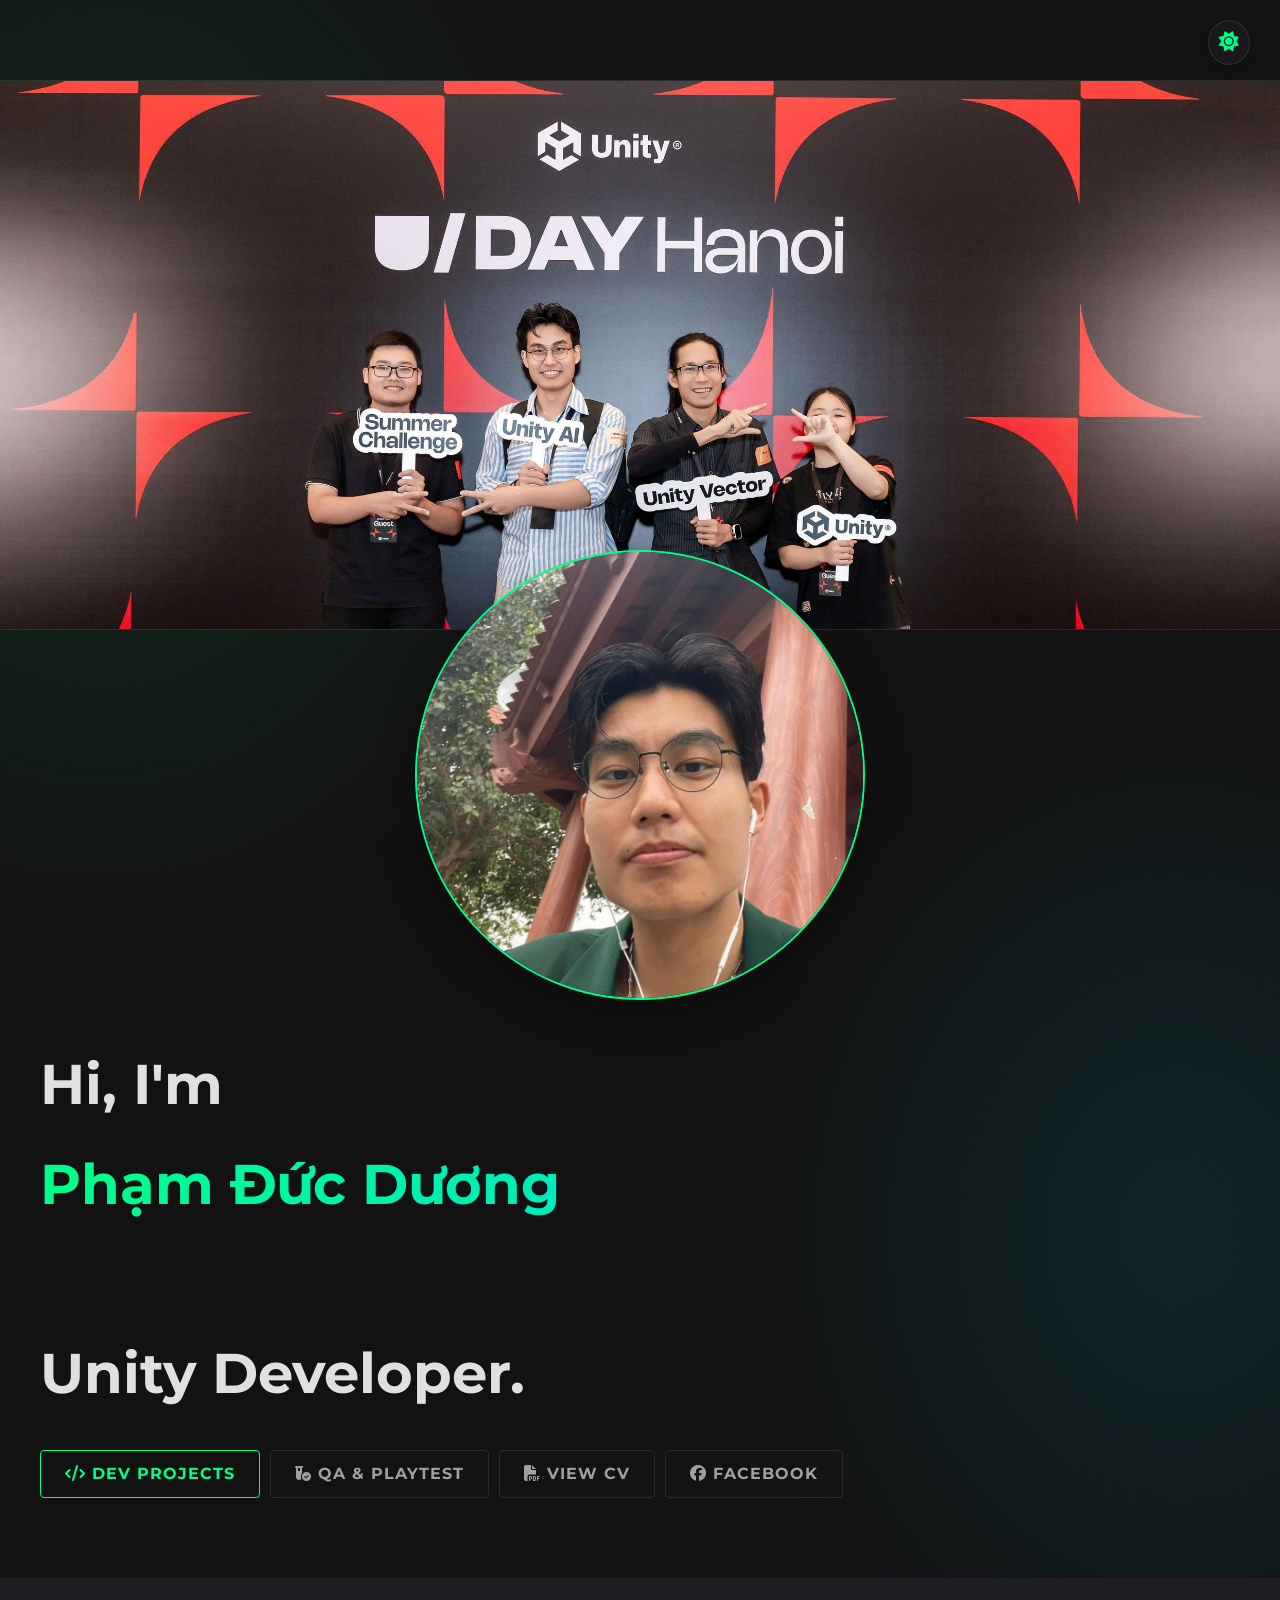
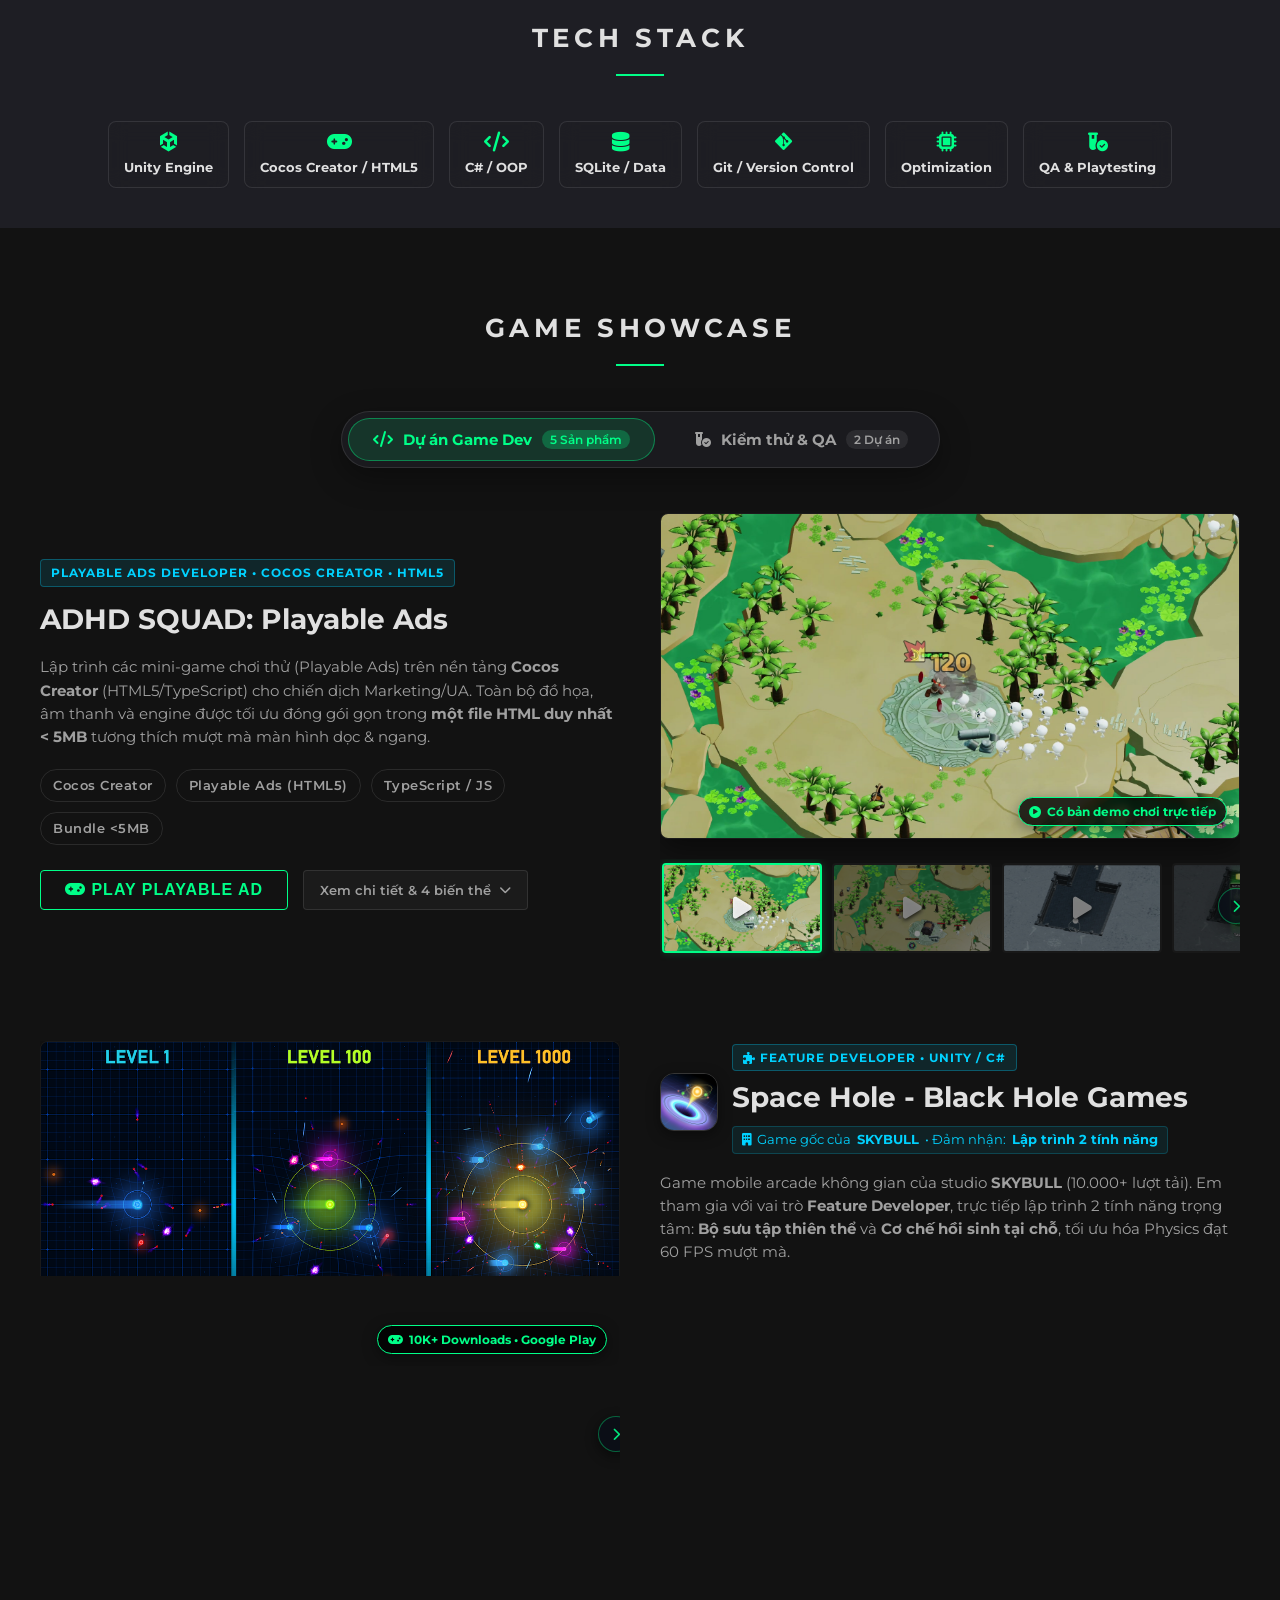
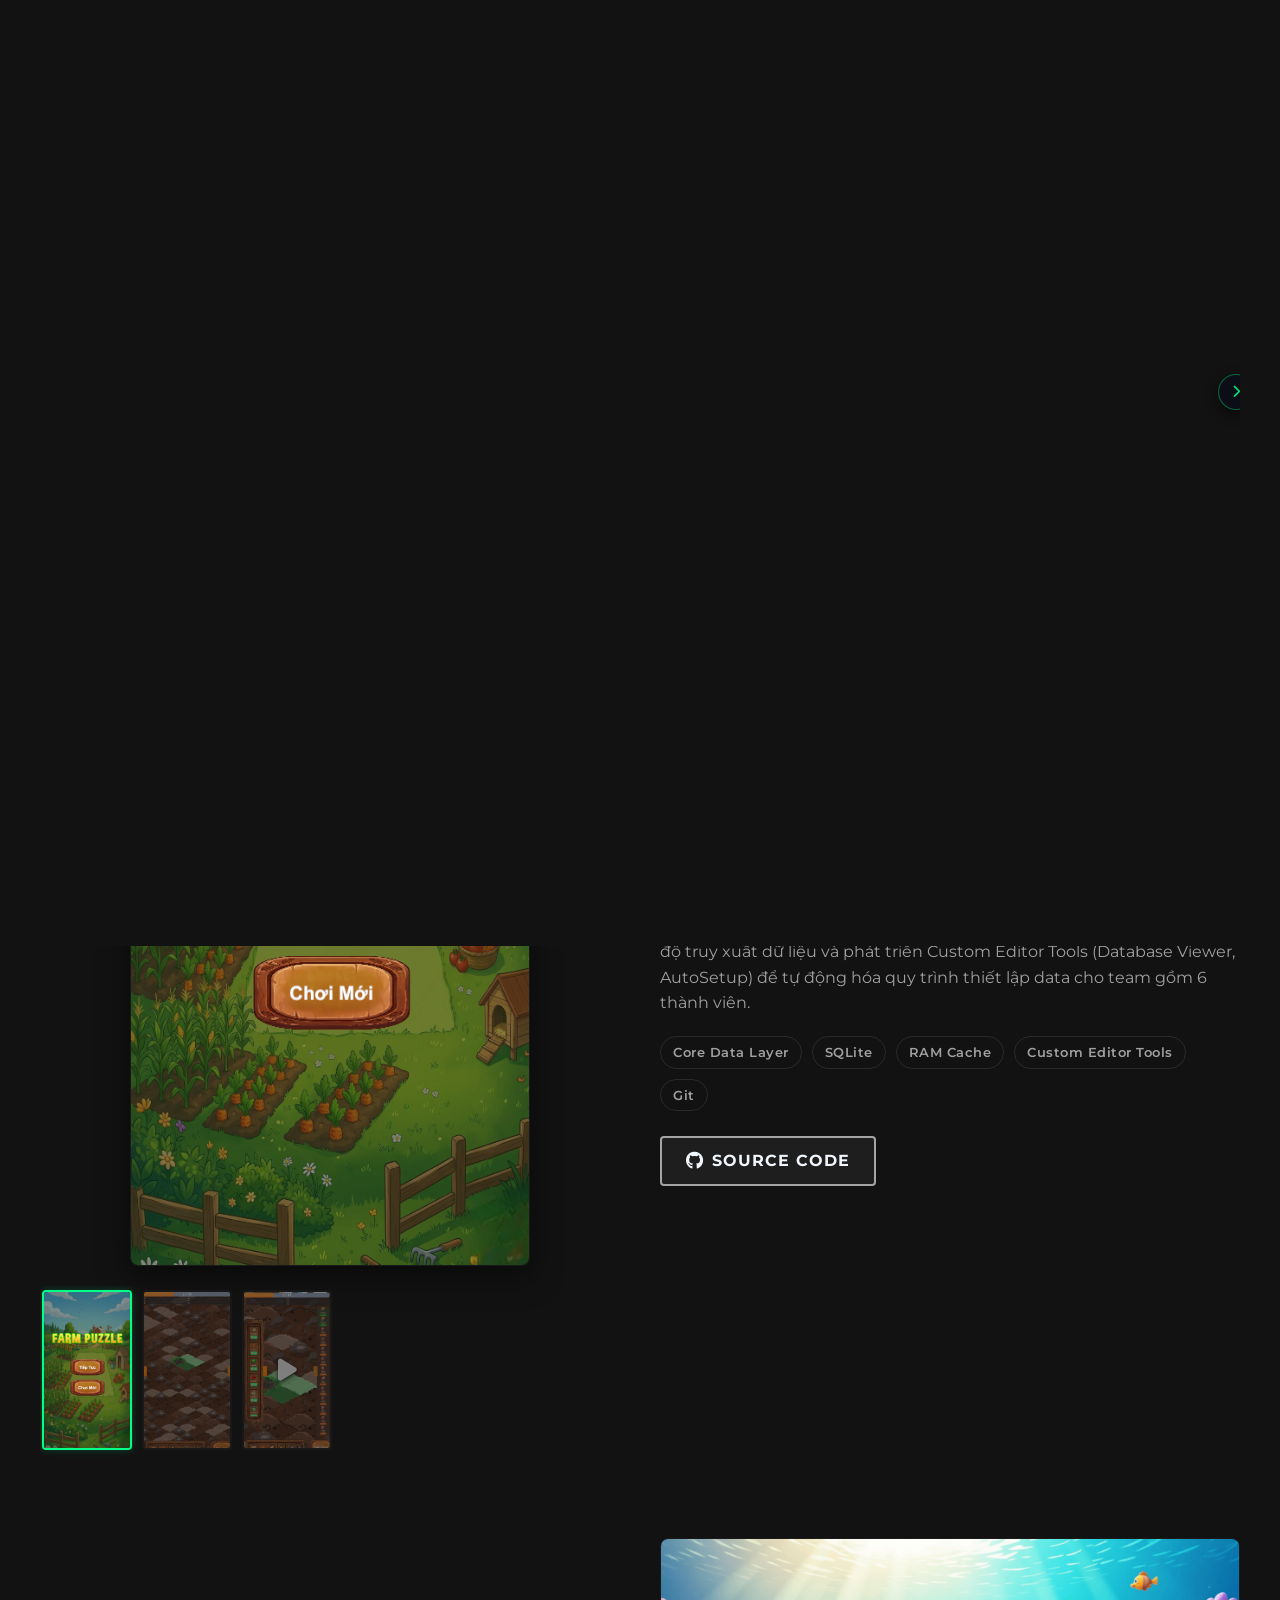
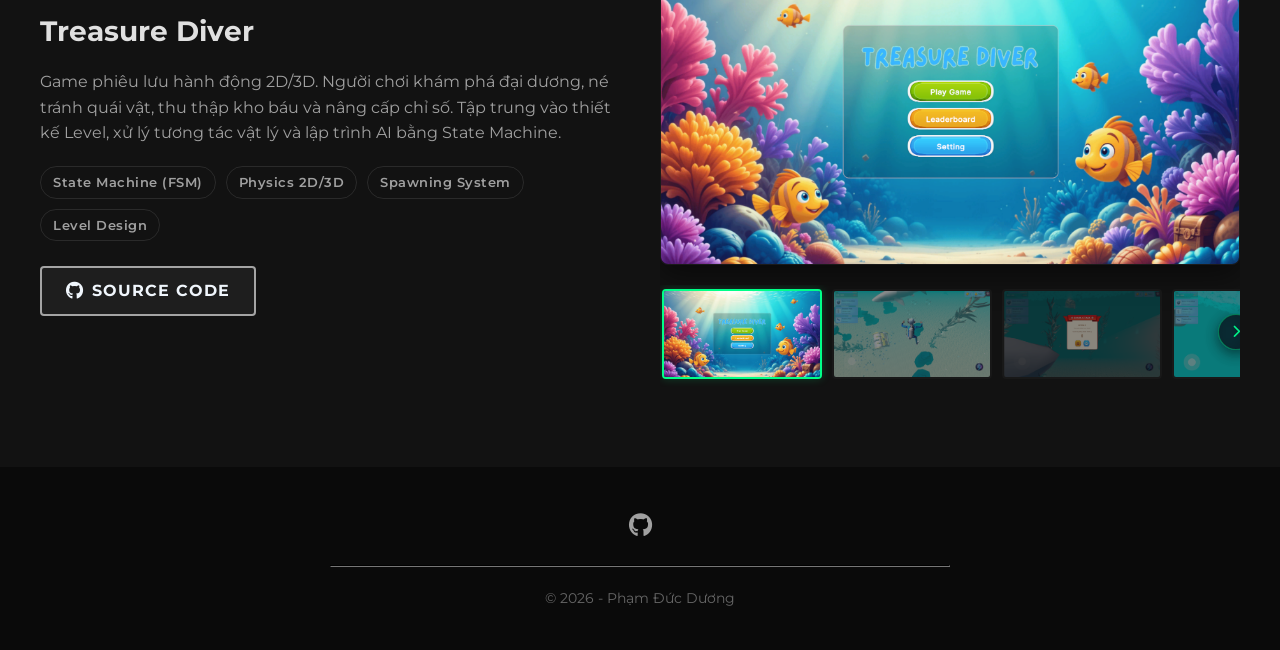
==== commit cbca0fc3: "Minimal UI + motion layer, new VR gameplay video/screenshots, update Trấn Yêu Việt Sử description Co" ====
--- a/index.html
+++ b/index.html
@@ -18,7 +18,7 @@
     <link rel="stylesheet" href="https://cdnjs.cloudflare.com/ajax/libs/font-awesome/6.3.0/css/all.min.css" />
 
     <!-- Main CSS -->
-    <link rel="stylesheet" href="./css/main.css?v=3" />
+    <link rel="stylesheet" href="./css/main.css?v=4" />
   </head>
   <body>
     <!-- Theme Toggle -->
@@ -356,14 +356,21 @@
           <!-- Project 3: VietVRDefense -->
           <article class="project-row">
             <div class="project-info project-wrapper__text">
-              <h3>Trấn Yêu Việt Sử (Prototype)</h3>
+              <h3>Trấn Yêu Việt Sử</h3>
               <p>
-                Một tựa game Tower Defense trải nghiệm trên kính thực tế ảo (VR) mang đậm bản sắc văn hóa Việt Nam (bản đồ Rằm Tháng 7, Vu Lan; nhân vật Sơn Tinh, Hưng Đạo Đại Vương, Mẫu Liễu Hạnh...). Trò chơi tích hợp cơ chế tương tác VR tiên tiến như nhận diện hành động vung tay (Attack Motion), hệ thống thẻ bài (Card System).
+                Game Tower Defense thực tế ảo (VR) mang đậm văn hóa Việt Nam, làm bằng <strong>Unity 6 (URP)</strong> cho Meta Quest 2/3/3S và hỗ trợ PCVR qua SteamVR. Gồm <strong>4 màn</strong> theo lễ hội (Vu Lan, Tết Nguyên Đán, Trung Thu, Rằm Tháng Bảy), <strong>5 loại tháp</strong> (Quân Linh, Mẫu Liễu Hạnh, Sơn Tinh, Chử Đồng Tử, Hưng Đạo Đại Vương), <strong>5 loại quái</strong> và <strong>4 Boss</strong> có cơ chế riêng.
+              </p>
+              <p>
+                Người chơi điều khiển bằng <strong>hand tracking</strong>: <strong>7 binh khí</strong> kích hoạt bằng cử chỉ tay (vung roi tre, vỗ trống đồng, kiếm quyết, chụm ngón), nhận diện qua vận tốc tay và độ cong khớp ngón. Trước mỗi wave, người chơi chọn 1 trong 3 <strong>thẻ buff/debuff</strong> ngẫu nhiên (từ 8 thẻ) để định hình chiến thuật.
               </p>
               
               <!-- Technical Breakdown -->
               <div class="tech-breakdown">
                 <span class="tech-tag">Meta XR / OpenXR</span>
+                <span class="tech-tag">Hand Tracking</span>
+                <span class="tech-tag">ScriptableObject Data-driven</span>
+                <span class="tech-tag">Object Pooling</span>
+                <span class="tech-tag">Supabase</span>
               </div>
 
               <div class="project-btns">
@@ -378,13 +385,32 @@
               <!-- Main View -->
               <div class="carousel-main">
                 <div class="loading-spinner"></div>
-                <img src="./assets/ProjectVR/imgVR2.jpg" alt="VietVRDefense Main View" class="main-image active">
+                <img src="./assets/ProjectVR/imgVR6.jpg" alt="VietVRDefense Main View" class="main-image active">
                 <video loop muted playsinline controls class="main-video"></video>
               </div>
               
               <!-- Thumbnails -->
               <div class="carousel-thumbnails">
-                <div class="thumbnail-item active" data-type="image" data-src="./assets/ProjectVR/imgVR2.jpg">
+                <div class="thumbnail-item active" data-type="image" data-src="./assets/ProjectVR/imgVR6.jpg" title="Chiến đấu với Boss">
+                  <img src="./assets/ProjectVR/imgVR6.jpg" alt="Boss Fight">
+                </div>
+                <div class="thumbnail-item" data-type="video" data-src="./assets/ProjectVR/FullGameplay.mp4" title="Full Gameplay (bản mới nhất)">
+                  <img src="./assets/ProjectVR/imgVR8.jpg" alt="Full Gameplay Video">
+                  <div class="play-icon-overlay"><i class="fa-solid fa-play"></i></div>
+                </div>
+                <div class="thumbnail-item" data-type="image" data-src="./assets/ProjectVR/imgVR7.jpg" title="Hệ thống thẻ bài Debuff">
+                  <img src="./assets/ProjectVR/imgVR7.jpg" alt="Card System">
+                </div>
+                <div class="thumbnail-item" data-type="image" data-src="./assets/ProjectVR/imgVR9.jpg" title="Menu chính">
+                  <img src="./assets/ProjectVR/imgVR9.jpg" alt="Main Menu">
+                </div>
+                <div class="thumbnail-item" data-type="image" data-src="./assets/ProjectVR/imgVR10.jpg" title="Đường đi caro">
+                  <img src="./assets/ProjectVR/imgVR10.jpg" alt="Lane">
+                </div>
+                <div class="thumbnail-item" data-type="image" data-src="./assets/ProjectVR/imgVR8.jpg" title="Bản đồ Rằm Tháng 7">
+                  <img src="./assets/ProjectVR/imgVR8.jpg" alt="Map Ram Thang 7">
+                </div>
+                <div class="thumbnail-item" data-type="image" data-src="./assets/ProjectVR/imgVR2.jpg">
                   <img src="./assets/ProjectVR/imgVR2.jpg" alt="Image 1">
                 </div>
                 <div class="thumbnail-item" data-type="image" data-src="./assets/ProjectVR/imgVR3.jpg">
@@ -703,8 +729,7 @@
         </div>
         <hr />
         <p class="footer__text">
-          &copy; <span id="year"></span> - Built for Game Development. <br />
-          Forked from DevFolio Template.
+          &copy; <span id="year"></span> - Phạm Đức Dương
         </p>
       </div>
     </footer>
@@ -720,5 +745,6 @@
     
     <!-- Custom Theme Logic -->
     <script src="./javascript/main.js"></script>
+    <script src="./javascript/motion.js"></script>
   </body>
 </html>
--- a/css/main.css
+++ b/css/main.css
@@ -2364,3 +2364,173 @@
 body.light-mode .cta-btn--github:hover i {
   color: #ffffff !important;
 }
+
+
+/* ==========================================================================
+   Minimal + Motion Refinement Layer
+   ========================================================================== */
+:root { --ease: cubic-bezier(0.22, 1, 0.36, 1); }
+
+/* ---- Minimal: bỏ neon, giảm khoảng trống ---- */
+section { padding: 8rem 2rem; }
+.project-wrapper { gap: 8rem; }
+.text-color-main { text-shadow: none; }
+.hero-cover { box-shadow: none; border: 1px solid var(--glass-border); }
+.hero-avatar { border-width: 2px; box-shadow: 0 12px 40px rgba(0, 0, 0, 0.3); }
+
+.section-title {
+  font-size: 2.6rem;
+  letter-spacing: 0.18em;
+  margin-bottom: 4.5rem;
+}
+.section-title::after {
+  content: "";
+  display: block;
+  width: 0;
+  height: 2px;
+  margin: 1.4rem auto 0;
+  background: var(--accent-color);
+  transition: width 0.8s var(--ease) 0.2s;
+}
+.section-title.in::after { width: 48px; }
+
+.tech-tag {
+  background: transparent;
+  border: 1px solid var(--glass-border);
+  color: var(--text-secondary);
+  font-weight: 600;
+  transition: color 0.3s ease, border-color 0.3s ease, transform 0.3s var(--ease);
+}
+.tech-tag:hover {
+  color: var(--accent-color);
+  border-color: var(--accent-color);
+  transform: translateY(-2px);
+}
+
+.portfolio-tab-btn.active,
+.portfolio-tab-btn[data-target="qa-playtest-tab"].active { box-shadow: none; }
+
+.qa-card { box-shadow: none; }
+.qa-card:hover { box-shadow: 0 16px 40px rgba(0, 0, 0, 0.25); }
+.skill-card:hover { box-shadow: 0 8px 24px rgba(0, 0, 0, 0.18); }
+
+/* ---- Motion ---- */
+/* Thanh tiến độ cuộn */
+#scroll-progress {
+  position: fixed;
+  top: 0;
+  left: 0;
+  width: 100%;
+  height: 2px;
+  background: var(--accent-color);
+  transform-origin: 0 50%;
+  transform: scaleX(0);
+  z-index: 1001;
+  pointer-events: none;
+}
+
+/* Hero: nền ambient trôi nhẹ, tên chuyển màu, avatar lơ lửng */
+#hero { overflow: hidden; isolation: isolate; }
+#hero::before {
+  content: "";
+  position: absolute;
+  inset: -20%;
+  z-index: -1;
+  pointer-events: none;
+  background:
+    radial-gradient(40% 40% at 20% 30%, color-mix(in srgb, var(--accent-color) 10%, transparent), transparent 70%),
+    radial-gradient(35% 35% at 80% 70%, color-mix(in srgb, var(--accent-secondary) 10%, transparent), transparent 70%);
+  animation: ambientDrift 18s ease-in-out infinite alternate;
+}
+@keyframes ambientDrift {
+  to { transform: translate3d(4%, -3%, 0) scale(1.1); }
+}
+
+.name {
+  background: linear-gradient(90deg, var(--accent-color), var(--accent-secondary), var(--accent-color));
+  background-size: 200% auto;
+  -webkit-background-clip: text;
+  background-clip: text;
+  -webkit-text-fill-color: transparent;
+  animation: nameShine 6s linear infinite;
+}
+@keyframes nameShine { to { background-position: 200% center; } }
+
+.hero-avatar { animation: avatarFloat 7s ease-in-out infinite; }
+@keyframes avatarFloat { 50% { transform: translateY(-10px); } }
+
+/* Reveal lần lượt (stagger) */
+.rv { opacity: 0; }
+.rv.in {
+  opacity: 1;
+  animation: rvIn 0.8s var(--ease) backwards;
+  animation-delay: calc(var(--i, 0) * 70ms);
+}
+@keyframes rvIn {
+  from { opacity: 0; transform: translateY(28px) scale(0.98); }
+}
+
+/* Spotlight theo con trỏ trên card */
+.skill-card { position: relative; overflow: hidden; }
+.skill-card::after,
+.qa-card::after {
+  content: "";
+  position: absolute;
+  inset: 0;
+  border-radius: inherit;
+  pointer-events: none;
+  opacity: 0;
+  transition: opacity 0.4s ease;
+  background: radial-gradient(360px circle at var(--mx, 50%) var(--my, 50%),
+    color-mix(in srgb, var(--accent-color) 14%, transparent), transparent 60%);
+}
+.skill-card:hover::after,
+.qa-card:hover::after { opacity: 1; }
+
+.skill-card i { display: inline-block; transition: transform 0.4s var(--ease); }
+.skill-card:hover i { transform: translateY(-3px) scale(1.15); }
+
+/* Carousel: zoom nhẹ khi hover */
+.carousel-main img { transition: opacity 0.3s ease, transform 0.9s var(--ease); }
+.carousel-main:hover img.active { transform: scale(1.03); }
+
+/* Nút: nhấn xuống, icon đổi theme xoay vào */
+.cta-btn:active, .project-expand-btn:active, .variant-pill-btn:active { transform: scale(0.97); }
+.theme-toggle-btn i { display: inline-block; animation: themeSwap 0.5s var(--ease); }
+@keyframes themeSwap { from { transform: rotate(-120deg) scale(0.4); opacity: 0; } }
+
+/* Tôn trọng người dùng tắt hiệu ứng */
+@media (prefers-reduced-motion: reduce) {
+  *, *::before, *::after {
+    animation-duration: 0.01ms !important;
+    animation-iteration-count: 1 !important;
+    transition-duration: 0.01ms !important;
+    scroll-behavior: auto !important;
+  }
+  .rv { opacity: 1; }
+}
+
+/* ---- Hero CTA tối giản: 1 nút chính, còn lại trung tính ---- */
+body .hero-cta .cta-btn--qa-hero,
+body .hero-cta .cta-btn--secondary,
+body .hero-cta .cta-btn--facebook,
+body.light-mode .hero-cta .cta-btn--qa-hero,
+body.light-mode .hero-cta .cta-btn--secondary,
+body.light-mode .hero-cta .cta-btn--facebook {
+  background: transparent;
+  border: 1.5px solid var(--glass-border);
+  color: var(--text-secondary);
+  box-shadow: none;
+}
+body .hero-cta .cta-btn--qa-hero:hover,
+body .hero-cta .cta-btn--secondary:hover,
+body .hero-cta .cta-btn--facebook:hover,
+body.light-mode .hero-cta .cta-btn--qa-hero:hover,
+body.light-mode .hero-cta .cta-btn--secondary:hover,
+body.light-mode .hero-cta .cta-btn--facebook:hover {
+  background: transparent;
+  border-color: var(--accent-color);
+  color: var(--accent-color);
+  box-shadow: none;
+  transform: translateY(-2px);
+}
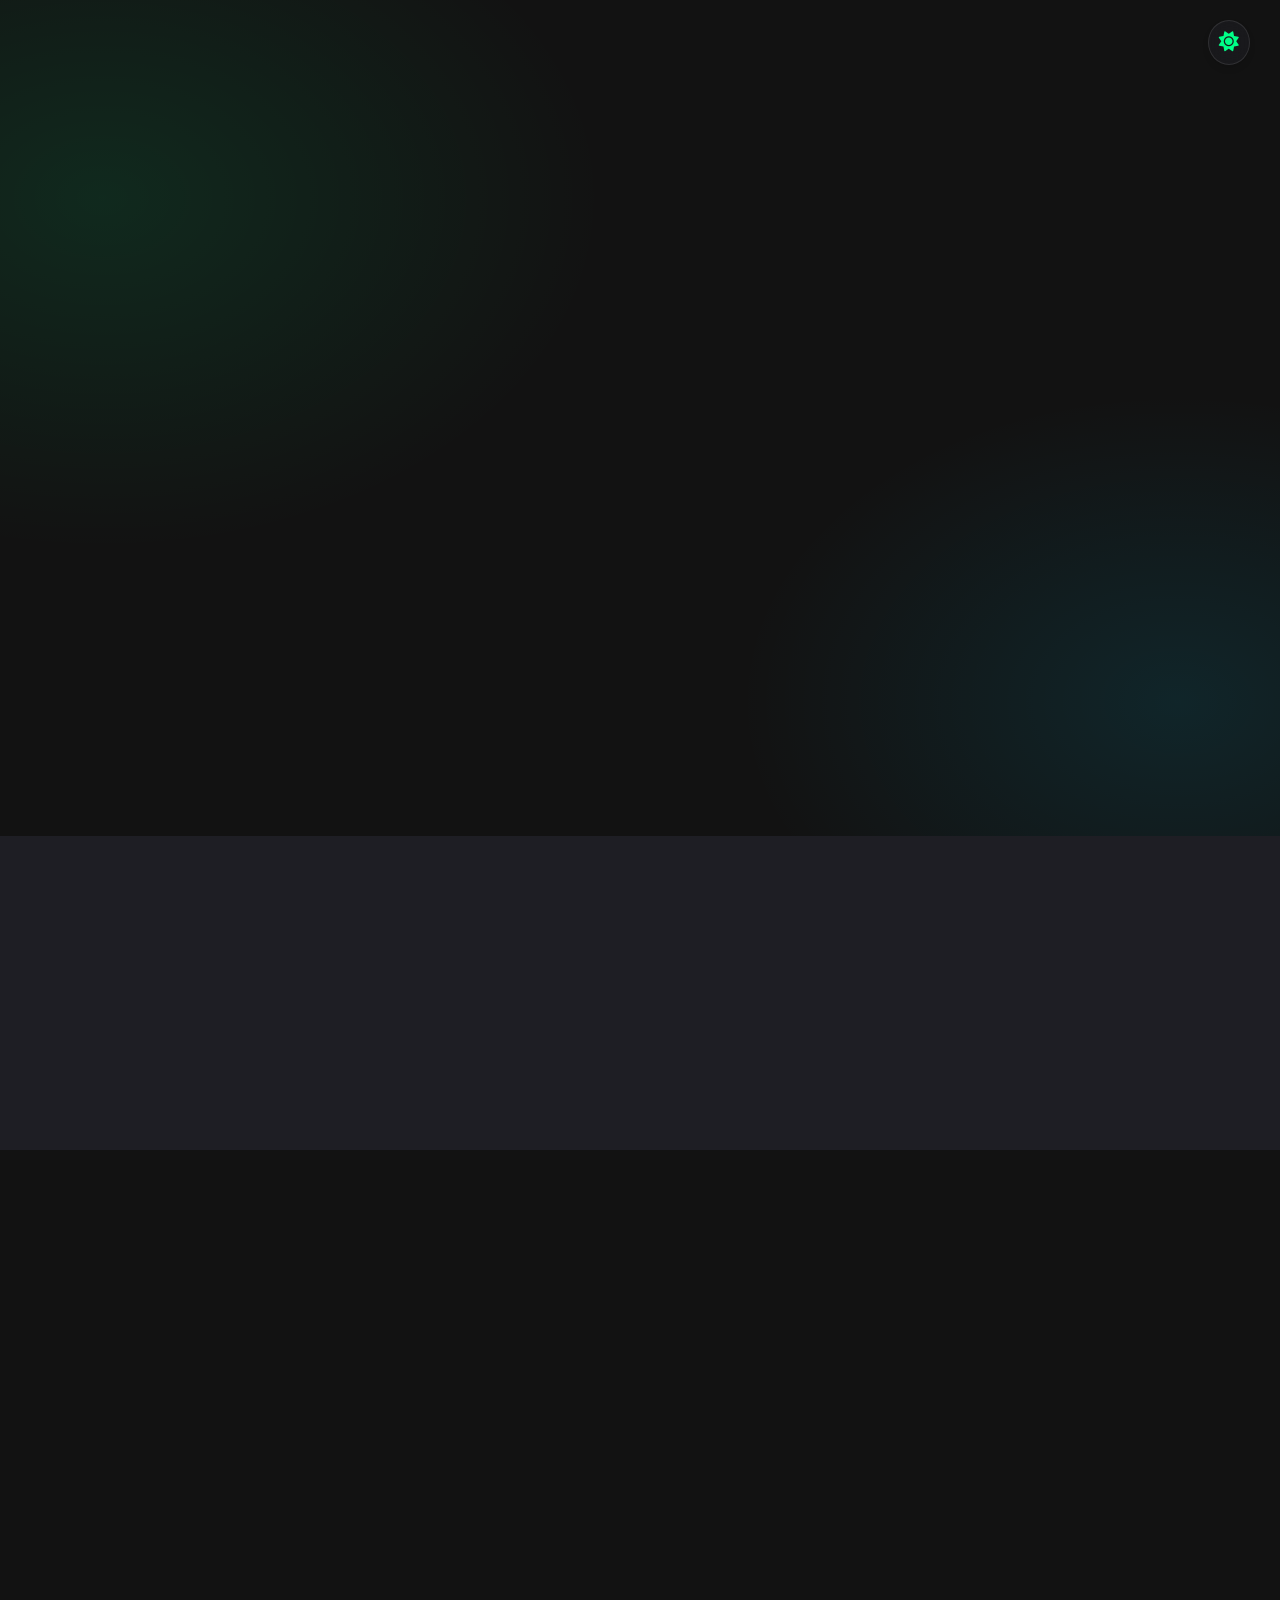
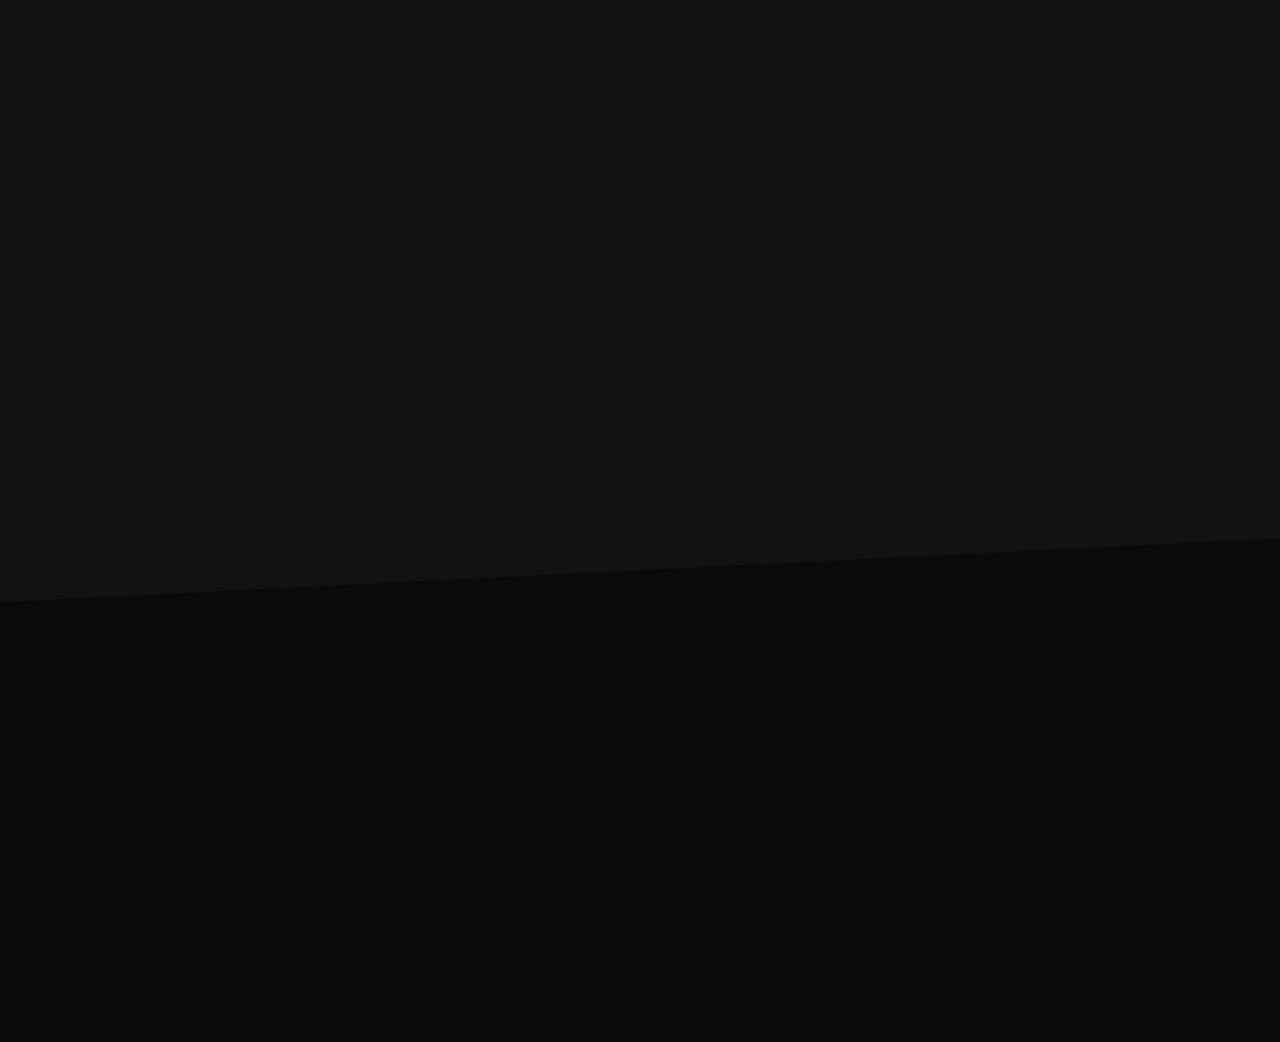
==== commit 43f1c60f: "Add Eternal King Offline, slide-based page flow with intro/outro, compact hero, contact section - Ne" ====
--- a/index.html
+++ b/index.html
@@ -19,8 +19,12 @@
 
     <!-- Main CSS -->
     <link rel="stylesheet" href="./css/main.css?v=4" />
+      <script>document.documentElement.classList.add("js");</script>
   </head>
   <body>
+    <!-- Intro curtain -->
+    <div id="intro-curtain" aria-hidden="true"><span class="ic-name">Phạm Đức Dương</span><span class="ic-line"></span><span class="ic-sub">Unity Developer</span></div>
+
     <!-- Theme Toggle -->
     <div class="theme-toggle-wrapper">
       <button id="theme-toggle" class="theme-toggle-btn" aria-label="Toggle Dark/Light Mode">
@@ -101,7 +105,7 @@
           <button type="button" class="portfolio-tab-btn active" data-target="dev-projects-tab" role="tab" aria-selected="true" id="tab-btn-dev">
             <i class="fa-solid fa-code"></i>
             <span>Dự án Game Dev</span>
-            <span class="tab-badge">5 Sản phẩm</span>
+            <span class="tab-badge">6 Sản phẩm</span>
           </button>
           <button type="button" class="portfolio-tab-btn" data-target="qa-playtest-tab" role="tab" aria-selected="false" id="tab-btn-qa">
             <i class="fa-solid fa-vial-circle-check"></i>
@@ -116,7 +120,7 @@
 
                     <!-- Project: ADHD SQUAD Playable Ads -->
           <article class="project-row">
-            <div class="project-info project-wrapper__text">
+            <div class="project-info project-wrapper__text" style="direction: ltr;">
               <span class="project-badge">Playable Ads Developer • Cocos Creator • HTML5</span>
               <h3>ADHD SQUAD: Playable Ads</h3>
 
@@ -177,7 +181,7 @@
             </div>
 
             <!-- Media Carousel (Steam-like) -->
-            <div class="project-media project-wrapper__image steam-carousel">
+            <div class="project-media project-wrapper__image steam-carousel" style="direction: ltr;">
               <!-- Main View -->
               <div class="carousel-main">
                 <div class="loading-spinner"></div>
@@ -237,8 +241,137 @@
             </div>
           </article>
 
+          <!-- Project: Eternal King Offline -->
+          <article class="project-row" style="direction: rtl;">
+            <div class="project-info project-wrapper__text" style="direction: ltr;">
+              <span class="project-badge"><i class="fa-solid fa-crown"></i> Gameplay / Client Integration • Unity / C#</span>
+              <h3>Eternal King Offline</h3>
+              <p class="project-summary">
+                Biến game chiến thuật – triều đại trên mobile (Unity client + ASP.NET backend) vốn chỉ chơi online thành <strong>bản offline chơi một mình</strong>. Xây <strong>router API cục bộ</strong> thay server, <strong>port engine chiến đấu</strong> (78 file, ~4.300 dòng) sang Unity C#, và làm cho mọi chế độ chơi chạy bằng save JSON local.
+              </p>
+
+              <div class="tech-breakdown">
+                <span class="tech-tag">Unity 6 (URP)</span>
+                <span class="tech-tag">C#</span>
+                <span class="tech-tag">Local API Router</span>
+                <span class="tech-tag">Battle Engine Port</span>
+                <span class="tech-tag">Newtonsoft.Json</span>
+                <span class="tech-tag">Unity CLI Automation</span>
+              </div>
+
+              <div class="project-btns" style="margin-bottom: 0.5rem;">
+                <a href="https://play.google.com/store/apps/details?id=com.skybull.ek&amp;hl=vi" target="_blank" class="cta-btn cta-btn--store" title="Xem game gốc trên Google Play">
+                  <i class="fa-brands fa-google-play"></i> Game Gốc (Google Play)
+                </a>
+                <a href="https://www.youtube.com/watch?v=CSsLVHGE8XY" target="_blank" class="cta-btn cta-btn--youtube" title="Xem gameplay trên YouTube">
+                  <i class="fa-brands fa-youtube"></i> Xem Gameplay
+                </a>
+                <button type="button" class="project-expand-btn" data-target="ek-expandable" data-more-text="Xem chi tiết đảm nhận" data-less-text="Rút gọn">
+                  <span class="btn-label">Xem chi tiết đảm nhận</span>
+                  <i class="fa-solid fa-chevron-down"></i>
+                </button>
+              </div>
+
+              <div id="ek-expandable" class="project-expandable">
+                <div class="role-clarification-banner">
+                  <i class="fa-solid fa-circle-info"></i>
+                  <span><strong>Phạm vi đảm nhận:</strong> Nhóm 2 người. Phụ trách <strong>lập trình gameplay &amp; tích hợp client</strong> (router API, engine chiến đấu, các chế độ chơi). Người còn lại làm tầng dữ liệu (phòng, nhân vật, tiền tệ, nhiệm vụ, cửa hàng).</span>
+                </div>
+
+                <div class="feature-contributions" style="margin: 0.5rem 0 1.2rem 0;">
+                  <div class="feature-item">
+                    <div class="feature-item-header">
+                      <div class="feature-title-group">
+                        <i class="fa-solid fa-route"></i>
+                        <span>Local API Router &amp; đăng nhập offline</span>
+                      </div>
+                    </div>
+                    <p>Chặn mọi HTTP call của client và trả lời ngay trong process với đúng JSON envelope của server cũ. Thay đăng nhập online bằng đăng nhập offline một chạm, không phụ thuộc Firebase/Telegram.</p>
+                  </div>
+
+                  <div class="feature-item">
+                    <div class="feature-item-header">
+                      <div class="feature-title-group">
+                        <i class="fa-solid fa-khanda"></i>
+                        <span>Port engine chiến đấu &amp; bot AI</span>
+                      </div>
+                    </div>
+                    <p>Port 78 file mô phỏng chiến đấu của server sang Unity C# (seeded RNG, skill, effect) và xây bot factory tạo đối thủ AI cân bằng.</p>
+                  </div>
+
+                  <div class="feature-item">
+                    <div class="feature-item-header">
+                      <div class="feature-title-group">
+                        <i class="fa-solid fa-trophy"></i>
+                        <span>Các chế độ chơi &amp; kinh tế offline</span>
+                      </div>
+                    </div>
+                    <p>Journey (sự kiện, boss, auto-attack, phần thưởng), Trial &amp; King Trial (tháp, quét tầng, bảng xếp hạng với 60 đối thủ AI), xếp hạng mùa giải kiểu Elo, cùng Gacha, chợ đen, minigame, nhiệm vụ, sự kiện 7 ngày, nâng skill.</p>
+                  </div>
+
+                  <div class="feature-item">
+                    <div class="feature-item-header">
+                      <div class="feature-title-group">
+                        <i class="fa-solid fa-bug"></i>
+                        <span>Công cụ &amp; sửa lỗi khi chơi thật</span>
+                      </div>
+                    </div>
+                    <p>Bảng cheat trong game, smoke test trong Editor và tự động chơi bằng click chuột giả lập từ tài khoản trắng. Phát hiện và sửa các lỗi như tab bị khóa vĩnh viễn, Auto-journey lỗi JSON (<code>64800.0</code> vs <code>64800</code>), tutorial kẹt; dọn console từ 22 lỗi về 0.</p>
+                  </div>
+                </div>
+              </div>
+            </div>
+
+            <div class="project-media project-wrapper__image steam-carousel carousel-vertical carousel-tall" style="direction: ltr;">
+              <div class="carousel-main">
+                <div class="loading-spinner"></div>
+                <img src="./assets/projects/ek_01.jpg" alt="Eternal King Offline Main View" class="main-image active">
+                <video loop muted playsinline controls class="main-video"></video>
+              </div>
+
+              <div class="carousel-thumbnails">
+                <div class="thumbnail-item active" data-type="image" data-src="./assets/projects/ek_01.jpg" title="Journey: màn hình chính">
+                  <img src="./assets/projects/ek_01.jpg" alt="Journey: màn hình chính">
+                </div>
+                <div class="thumbnail-item" data-type="image" data-src="./assets/projects/ek_02.jpg" title="Trận chiến (Battle)">
+                  <img src="./assets/projects/ek_02.jpg" alt="Trận chiến (Battle)">
+                </div>
+                <div class="thumbnail-item" data-type="image" data-src="./assets/projects/ek_03.jpg" title="Sự kiện Journey">
+                  <img src="./assets/projects/ek_03.jpg" alt="Sự kiện Journey">
+                </div>
+                <div class="thumbnail-item" data-type="image" data-src="./assets/projects/ek_04.jpg" title="Chiến thắng &amp; phần thưởng">
+                  <img src="./assets/projects/ek_04.jpg" alt="Chiến thắng &amp; phần thưởng">
+                </div>
+                <div class="thumbnail-item" data-type="image" data-src="./assets/projects/ek_05.jpg" title="Phần thưởng offline">
+                  <img src="./assets/projects/ek_05.jpg" alt="Phần thưởng offline">
+                </div>
+                <div class="thumbnail-item" data-type="image" data-src="./assets/projects/ek_06.jpg" title="Mở khóa danh hiệu">
+                  <img src="./assets/projects/ek_06.jpg" alt="Mở khóa danh hiệu">
+                </div>
+                <div class="thumbnail-item" data-type="image" data-src="./assets/projects/ek_07.jpg" title="Lâu đài (Castle)">
+                  <img src="./assets/projects/ek_07.jpg" alt="Lâu đài (Castle)">
+                </div>
+                <div class="thumbnail-item" data-type="image" data-src="./assets/projects/ek_08.jpg" title="Lãnh thổ (Lands)">
+                  <img src="./assets/projects/ek_08.jpg" alt="Lãnh thổ (Lands)">
+                </div>
+                <div class="thumbnail-item" data-type="image" data-src="./assets/projects/ek_09.jpg" title="Cửa hàng: nhân vật">
+                  <img src="./assets/projects/ek_09.jpg" alt="Cửa hàng: nhân vật">
+                </div>
+                <div class="thumbnail-item" data-type="image" data-src="./assets/projects/ek_10.jpg" title="Cửa hàng: rương Gacha">
+                  <img src="./assets/projects/ek_10.jpg" alt="Cửa hàng: rương Gacha">
+                </div>
+                <div class="thumbnail-item" data-type="image" data-src="./assets/projects/ek_11.jpg" title="Chợ đen">
+                  <img src="./assets/projects/ek_11.jpg" alt="Chợ đen">
+                </div>
+                <div class="thumbnail-item" data-type="image" data-src="./assets/projects/ek_12.jpg" title="Trial: tháp thử thách">
+                  <img src="./assets/projects/ek_12.jpg" alt="Trial: tháp thử thách">
+                </div>
+              </div>
+            </div>
+          </article>
+
           <!-- Project: Space Hole - Black Hole Games -->
-          <article class="project-row" style="direction: rtl;">
+          <article class="project-row">
             <div class="project-info project-wrapper__text" style="direction: ltr;">
               <div class="project-header-row">
                 <img src="./assets/projects/spacehole_icon.png" alt="Space Hole App Icon" class="project-app-icon">
@@ -354,16 +487,14 @@
           </article>
 
           <!-- Project 3: VietVRDefense -->
-          <article class="project-row">
-            <div class="project-info project-wrapper__text">
+          <article class="project-row" style="direction: rtl;">
+            <div class="project-info project-wrapper__text" style="direction: ltr;">
+              <span class="project-badge"><i class="fa-solid fa-vr-cardboard"></i> VR Tower Defense • Unity / C#</span>
               <h3>Trấn Yêu Việt Sử</h3>
-              <p>
-                Game Tower Defense thực tế ảo (VR) mang đậm văn hóa Việt Nam, làm bằng <strong>Unity 6 (URP)</strong> cho Meta Quest 2/3/3S và hỗ trợ PCVR qua SteamVR. Gồm <strong>4 màn</strong> theo lễ hội (Vu Lan, Tết Nguyên Đán, Trung Thu, Rằm Tháng Bảy), <strong>5 loại tháp</strong> (Quân Linh, Mẫu Liễu Hạnh, Sơn Tinh, Chử Đồng Tử, Hưng Đạo Đại Vương), <strong>5 loại quái</strong> và <strong>4 Boss</strong> có cơ chế riêng.
+              <p class="project-summary">
+                Game Tower Defense thực tế ảo (VR) mang đậm văn hóa Việt Nam, làm bằng <strong>Unity 6 (URP)</strong> cho Meta Quest 2/3/3S và hỗ trợ PCVR qua SteamVR. Gồm <strong>4 màn</strong> theo lễ hội, điều khiển hoàn toàn bằng <strong>hand tracking</strong>.
               </p>
-              <p>
-                Người chơi điều khiển bằng <strong>hand tracking</strong>: <strong>7 binh khí</strong> kích hoạt bằng cử chỉ tay (vung roi tre, vỗ trống đồng, kiếm quyết, chụm ngón), nhận diện qua vận tốc tay và độ cong khớp ngón. Trước mỗi wave, người chơi chọn 1 trong 3 <strong>thẻ buff/debuff</strong> ngẫu nhiên (từ 8 thẻ) để định hình chiến thuật.
-              </p>
-              
+
               <!-- Technical Breakdown -->
               <div class="tech-breakdown">
                 <span class="tech-tag">Meta XR / OpenXR</span>
@@ -373,15 +504,54 @@
                 <span class="tech-tag">Supabase</span>
               </div>
 
-              <div class="project-btns">
+              <div class="project-btns" style="margin-bottom: 0.5rem;">
                 <a class="cta-btn cta-btn--gitlab" href="https://gitlab.com/duongduongnavy-group/vr-datn-game.git" target="_blank">
                   <i class="fa-brands fa-gitlab"></i> Source Code
                 </a>
-              </div>
+                <button type="button" class="project-expand-btn" data-target="vr-expandable" data-more-text="Xem chi tiết gameplay" data-less-text="Rút gọn">
+                  <span class="btn-label">Xem chi tiết gameplay</span>
+                  <i class="fa-solid fa-chevron-down"></i>
+                </button>
+              </div>
+
+              <div id="vr-expandable" class="project-expandable">
+                <div class="feature-contributions" style="margin: 0.5rem 0 1.2rem 0;">
+                  <div class="feature-item">
+                    <div class="feature-item-header">
+                      <div class="feature-title-group">
+                        <i class="fa-solid fa-hand"></i>
+                        <span>Điều khiển bằng tay &amp; 7 binh khí</span>
+                      </div>
+                    </div>
+                    <p>Binh khí kích hoạt bằng cử chỉ tay (vung roi tre, vỗ trống đồng, kiếm quyết, chụm ngón), nhận diện qua vận tốc tay và độ cong khớp ngón.</p>
+                  </div>
+
+                  <div class="feature-item">
+                    <div class="feature-item-header">
+                      <div class="feature-title-group">
+                        <i class="fa-solid fa-clone"></i>
+                        <span>Hệ thẻ buff / debuff</span>
+                      </div>
+                    </div>
+                    <p>Trước mỗi wave, người chơi chọn 1 trong 3 thẻ ngẫu nhiên (từ 8 thẻ) để định hình chiến thuật. Dữ liệu thẻ thiết kế bằng ScriptableObject.</p>
+                  </div>
+
+                  <div class="feature-item">
+                    <div class="feature-item-header">
+                      <div class="feature-title-group">
+                        <i class="fa-solid fa-chess-rook"></i>
+                        <span>Tháp, quái &amp; Boss</span>
+                      </div>
+                    </div>
+                    <p>5 loại tháp (Quân Linh, Mẫu Liễu Hạnh, Sơn Tinh, Chử Đồng Tử, Hưng Đạo Đại Vương), 5 loại quái và 4 Boss có cơ chế riêng.</p>
+                  </div>
+                </div>
+              </div>
+
             </div>
 
             <!-- Media Carousel (Steam-like) -->
-            <div class="project-media project-wrapper__image steam-carousel">
+            <div class="project-media project-wrapper__image steam-carousel" style="direction: ltr;">
               <!-- Main View -->
               <div class="carousel-main">
                 <div class="loading-spinner"></div>
@@ -433,13 +603,14 @@
           </article>
 
           <!-- Project 1: FarmPuzzle -->
-          <article class="project-row" style="direction: rtl;">
+          <article class="project-row">
             <div class="project-info project-wrapper__text" style="direction: ltr;">
+              <span class="project-badge"><i class="fa-solid fa-seedling"></i> Hybrid-casual • Unity / C#</span>
               <h3>FarmPuzzle</h3>
-              <p>
-                Game mobile thể loại Hybrid-casual (Farm Simulation kết hợp Block Puzzle). Xây dựng Core Data Layer (SQLite & RAM Cache) giúp tối ưu tốc độ truy xuất dữ liệu và phát triển Custom Editor Tools (Database Viewer, AutoSetup) để tự động hóa quy trình thiết lập data cho team gồm 6 thành viên.
+              <p class="project-summary">
+                Game mobile Hybrid-casual (Farm Simulation kết hợp Block Puzzle) trong team <strong>6 thành viên</strong>. Xây dựng <strong>Core Data Layer</strong> (SQLite &amp; RAM Cache) và <strong>Custom Editor Tools</strong>.
               </p>
-              
+
               <!-- Technical Breakdown -->
               <div class="tech-breakdown">
                 <span class="tech-tag">Core Data Layer</span>
@@ -449,12 +620,39 @@
                 <span class="tech-tag">Git</span>
               </div>
 
-              <div class="project-btns">
-                <!-- <a href="#" target="_blank" class="cta-btn cta-btn--projects"><i class="fa-solid fa-play"></i> Play in Browser</a> -->
+              <div class="project-btns" style="margin-bottom: 0.5rem;">
                 <a href="https://github.com/Duong4921/farmpuzzle" target="_blank" class="cta-btn cta-btn--github">
                   <i class="fa-brands fa-github"></i> Source Code
                 </a>
-              </div>
+                <button type="button" class="project-expand-btn" data-target="farm-expandable" data-more-text="Xem chi tiết kỹ thuật" data-less-text="Rút gọn">
+                  <span class="btn-label">Xem chi tiết kỹ thuật</span>
+                  <i class="fa-solid fa-chevron-down"></i>
+                </button>
+              </div>
+
+              <div id="farm-expandable" class="project-expandable">
+                <div class="feature-contributions" style="margin: 0.5rem 0 1.2rem 0;">
+                  <div class="feature-item">
+                    <div class="feature-item-header">
+                      <div class="feature-title-group">
+                        <i class="fa-solid fa-database"></i>
+                        <span>Core Data Layer</span>
+                      </div>
+                    </div>
+                    <p>SQLite &amp; RAM Cache giúp tối ưu tốc độ truy xuất dữ liệu.</p>
+                  </div>
+                  <div class="feature-item">
+                    <div class="feature-item-header">
+                      <div class="feature-title-group">
+                        <i class="fa-solid fa-screwdriver-wrench"></i>
+                        <span>Custom Editor Tools</span>
+                      </div>
+                    </div>
+                    <p>Database Viewer và AutoSetup để tự động hóa quy trình thiết lập data cho cả team.</p>
+                  </div>
+                </div>
+              </div>
+
             </div>
 
             <!-- Media Carousel (Steam-like) - Dành riêng cho màn hình dọc -->
@@ -486,13 +684,14 @@
           </article>
 
           <!-- Project 2: Treasure Diver -->
-          <article class="project-row"> 
+          <article class="project-row" style="direction: rtl;"> 
             <div class="project-info project-wrapper__text" style="direction: ltr;">
+              <span class="project-badge"><i class="fa-solid fa-water"></i> Phiêu lưu hành động 2D/3D • Unity / C#</span>
               <h3>Treasure Diver</h3>
-              <p>
-                Game phiêu lưu hành động 2D/3D. Người chơi khám phá đại dương, né tránh quái vật, thu thập kho báu và nâng cấp chỉ số. Tập trung vào thiết kế Level, xử lý tương tác vật lý và lập trình AI bằng State Machine.
+              <p class="project-summary">
+                Game phiêu lưu hành động 2D/3D: khám phá đại dương, né tránh quái vật, thu thập kho báu và nâng cấp chỉ số.
               </p>
-              
+
               <!-- Technical Breakdown -->
               <div class="tech-breakdown">
                 <span class="tech-tag">State Machine (FSM)</span>
@@ -501,12 +700,48 @@
                 <span class="tech-tag">Level Design</span>
               </div>
 
-              <div class="project-btns">
-                <!-- <a href="#" target="_blank" class="cta-btn cta-btn--projects"><i class="fa-solid fa-download"></i> Download PC Build</a> -->
+              <div class="project-btns" style="margin-bottom: 0.5rem;">
                 <a href="https://github.com/Duong4921/treasurediver" target="_blank" class="cta-btn cta-btn--github">
                   <i class="fa-brands fa-github"></i> Source Code
                 </a>
-              </div>
+                <button type="button" class="project-expand-btn" data-target="diver-expandable" data-more-text="Xem chi tiết kỹ thuật" data-less-text="Rút gọn">
+                  <span class="btn-label">Xem chi tiết kỹ thuật</span>
+                  <i class="fa-solid fa-chevron-down"></i>
+                </button>
+              </div>
+
+              <div id="diver-expandable" class="project-expandable">
+                <div class="feature-contributions" style="margin: 0.5rem 0 1.2rem 0;">
+                  <div class="feature-item">
+                    <div class="feature-item-header">
+                      <div class="feature-title-group">
+                        <i class="fa-solid fa-map"></i>
+                        <span>Thiết kế Level</span>
+                      </div>
+                    </div>
+                    <p>Tập trung vào thiết kế Level và hệ thống sinh quái (Spawning System).</p>
+                  </div>
+                  <div class="feature-item">
+                    <div class="feature-item-header">
+                      <div class="feature-title-group">
+                        <i class="fa-solid fa-atom"></i>
+                        <span>Vật lý 2D/3D</span>
+                      </div>
+                    </div>
+                    <p>Xử lý tương tác vật lý 2D/3D.</p>
+                  </div>
+                  <div class="feature-item">
+                    <div class="feature-item-header">
+                      <div class="feature-title-group">
+                        <i class="fa-solid fa-diagram-project"></i>
+                        <span>AI bằng State Machine</span>
+                      </div>
+                    </div>
+                    <p>Lập trình AI bằng State Machine (FSM).</p>
+                  </div>
+                </div>
+              </div>
+
             </div>
 
             <!-- Media Carousel (Steam-like) -->
@@ -724,8 +959,28 @@
     <!-- Footer -->
     <footer class="footer">
       <div class="container">
-        <div class="social-links">
-          <a href="https://github.com/Duong4921" target="_blank" aria-label="GitHub"><i class="fa-brands fa-github"></i></a>
+        <h2 class="section-title">Liên hệ</h2>
+        <div class="contact-grid">
+          <a class="contact-item" style="--c: var(--text-primary);" href="https://github.com/Duong4921" title="GitHub: Duong4921" target="_blank" rel="noopener">
+            <i class="fa-brands fa-github"></i>
+            <span class="ci-name">GitHub</span>
+            <span class="ci-sub">Duong4921</span>
+          </a>
+          <a class="contact-item" style="--c: #1877f2;" href="https://www.facebook.com/duongduongjonhnydeep?locale=vi_VN&_rdc=1&_rdr#" target="_blank" rel="noopener">
+            <i class="fa-brands fa-facebook"></i>
+            <span class="ci-name">Facebook</span>
+            <span class="ci-sub">Nhắn tin cho mình</span>
+          </a>
+          <a class="contact-item" style="--c: #ea4335;" href="mailto:duongki011@gmail.com" title="Email: duongki011@gmail.com">
+            <i class="fa-solid fa-envelope"></i>
+            <span class="ci-name">Email</span>
+            <span class="ci-sub">duongki011@gmail.com</span>
+          </a>
+          <a class="contact-item" style="--c: #ff9f43;" href="./assets/Pham-Duc-Duong-DevIntern.pdf" title="Tải CV (PDF)" target="_blank" rel="noopener">
+            <i class="fa-solid fa-file-pdf"></i>
+            <span class="ci-name">CV</span>
+            <span class="ci-sub">Tải CV (PDF)</span>
+          </a>
         </div>
         <hr />
         <p class="footer__text">
--- a/css/main.css
+++ b/css/main.css
@@ -2534,3 +2534,414 @@
   box-shadow: none;
   transform: translateY(-2px);
 }
+
+/* Carousel cho ảnh màn hình điện thoại dài (~9:19.5) */
+.steam-carousel.carousel-vertical.carousel-tall .carousel-main { aspect-ratio: 9 / 18; max-width: 360px; }
+.steam-carousel.carousel-vertical.carousel-tall .carousel-thumbnails { max-width: 360px; }
+.steam-carousel.carousel-vertical.carousel-tall .thumbnail-item { aspect-ratio: 9 / 16; flex: 0 0 80px; }
+
+/* ==========================================================================
+   Chuyen canh giua cac section: mep cheo mot mau + noi dung truot vao
+   ========================================================================== */
+:root { --cut: clamp(28px, 5vw, 80px); }
+
+#skills, #projects, .footer { position: relative; }
+#skills   { z-index: 1; }
+#projects { z-index: 2; }
+.footer   { z-index: 3; }
+
+#skills {
+  margin-top: calc(var(--cut) * -1);
+  padding: calc(4rem + var(--cut)) 2rem calc(4rem + var(--cut));
+  clip-path: polygon(0 var(--cut), 100% 0, 100% 100%, 0 100%);
+}
+#projects {
+  margin-top: calc(var(--cut) * -1);
+  padding-top: calc(8rem + var(--cut));
+  padding-bottom: calc(8rem + var(--cut));
+  clip-path: polygon(0 0, 100% var(--cut), 100% 100%, 0 100%);
+}
+.footer {
+  margin-top: calc(var(--cut) * -1);
+  padding-top: calc(4rem + var(--cut));
+  clip-path: polygon(0 var(--cut), 100% 0, 100% 100%, 0 100%);
+}
+
+/* Ca khoi noi dung cua section truot len khi cuon toi */
+.sec-rv {
+  opacity: 0;
+  transform: translateY(48px);
+  transition: opacity 0.9s var(--ease), transform 0.9s var(--ease);
+}
+.sec-rv.in { opacity: 1; transform: none; }
+
+@media (prefers-reduced-motion: reduce) {
+  .sec-rv { opacity: 1; transform: none; }
+}
+
+#projects { background-color: var(--bg-color); }
+
+
+/* ==========================================================================
+   Slide system: intro khi vao trang, nut goi y, intro / outro tung slide
+   ========================================================================== */
+/* An noi dung hero cho den khi JS san sang (tranh nhay hinh luc load) */
+html.js:not(.sl-ready) #hero .hero-title,
+html.js:not(.sl-ready) #hero .hero-cta,
+html.js:not(.sl-ready) #hero .hero-avatar-container { opacity: 0; }
+
+.sl {
+  transition: opacity 0.9s var(--ease), transform 0.9s var(--ease);
+}
+.sl[data-sl="before"] {
+  opacity: 0;
+  transform: translateY(56px) scale(0.985);
+  transition-delay: 0s;
+}
+.sl[data-sl="current"] {
+  opacity: 1;
+  transform: none;
+  transition-delay: calc(var(--si, 0) * 110ms + 120ms);
+}
+.sl[data-sl="after"] {
+  opacity: 0;
+  transform: translateY(-56px) scale(0.985);
+  transition-delay: calc(var(--si, 0) * 50ms);
+}
+
+/* Duong ke duoi tieu de chi hien khi slide dang xem */
+.section-title[data-sl="current"]::after { width: 48px; }
+
+/* Man che intro: nang len bang mep cheo */
+#intro-curtain {
+  position: fixed;
+  inset: 0;
+  z-index: 100000;
+  background: var(--bg-color);
+  display: flex;
+  align-items: center;
+  justify-content: center;
+  clip-path: polygon(0 0, 100% 0, 100% calc(100% - var(--cut)), 0 100%);
+  transition: transform 1s var(--ease);
+  animation: curtainFallback 0s 3.5s forwards;
+}
+#intro-curtain .ic-name {
+  font-size: 1.6rem;
+  font-weight: 700;
+  letter-spacing: 0.4em;
+  text-transform: uppercase;
+  color: var(--text-secondary);
+  animation: icFade 1s var(--ease) both;
+}
+#intro-curtain .ic-line {
+  position: absolute;
+  left: 50%;
+  top: calc(50% + 2.6rem);
+  width: 48px;
+  height: 2px;
+  margin-left: -24px;
+  background: var(--accent-color);
+  transform-origin: 0 50%;
+  animation: icLine 0.9s var(--ease) 0.3s both;
+}
+#intro-curtain.lift { transform: translateY(-100%); }
+@keyframes icFade { from { opacity: 0; transform: translateY(12px); } }
+@keyframes icLine { from { transform: scaleX(0); } }
+@keyframes curtainFallback { to { visibility: hidden; pointer-events: none; } }
+
+/* Nut goi y: bam de xuong slide ke tiep */
+.next-slide-btn {
+  position: fixed;
+  left: 50%;
+  bottom: 2.4rem;
+  transform: translateX(-50%);
+  z-index: 900;
+  display: inline-flex;
+  flex-direction: column;
+  align-items: center;
+  gap: 0.6rem;
+  padding: 0.9rem 1.8rem 1rem;
+  border-radius: 40px;
+  background: var(--glass-bg);
+  border: 1px solid var(--glass-border);
+  backdrop-filter: blur(10px);
+  -webkit-backdrop-filter: blur(10px);
+  color: var(--text-secondary);
+  font-family: inherit;
+  font-size: 1.1rem;
+  font-weight: 700;
+  letter-spacing: 0.2em;
+  text-transform: uppercase;
+  cursor: pointer;
+  transition: color 0.3s ease, border-color 0.3s ease, background 0.3s ease;
+}
+.next-slide-btn:hover { color: var(--accent-color); border-color: var(--accent-color); }
+.next-slide-btn i { font-size: 1.4rem; animation: hintBounce 1.6s ease-in-out infinite; }
+.next-slide-btn.is-last i { animation-name: hintBounceUp; }
+@keyframes hintBounce { 50% { transform: translateY(5px); } }
+@keyframes hintBounceUp { 50% { transform: translateY(-5px); } }
+
+@media (max-width: 576px) {
+  .next-slide-btn { bottom: 1.4rem; padding: 0.7rem 1.4rem 0.8rem; }
+}
+
+@media (prefers-reduced-motion: reduce) {
+  #intro-curtain { display: none; }
+  .next-slide-btn i { animation: none; }
+}
+
+/* Nut cuon len (tren cung giua) + trang thai an cua 2 nut dieu huong slide */
+.next-slide-btn,
+.prev-slide-btn {
+  transition: color 0.3s ease, border-color 0.3s ease, background 0.3s ease,
+              opacity 0.4s var(--ease), transform 0.4s var(--ease);
+}
+.prev-slide-btn {
+  position: fixed;
+  left: 50%;
+  top: 2.4rem;
+  transform: translateX(-50%);
+  z-index: 900;
+  display: inline-flex;
+  flex-direction: column;
+  align-items: center;
+  gap: 0.6rem;
+  padding: 1rem 1.8rem 0.9rem;
+  border-radius: 40px;
+  background: var(--glass-bg);
+  border: 1px solid var(--glass-border);
+  backdrop-filter: blur(10px);
+  -webkit-backdrop-filter: blur(10px);
+  color: var(--text-secondary);
+  font-family: inherit;
+  font-size: 1.1rem;
+  font-weight: 700;
+  letter-spacing: 0.2em;
+  text-transform: uppercase;
+  cursor: pointer;
+}
+.prev-slide-btn:hover { color: var(--accent-color); border-color: var(--accent-color); }
+.prev-slide-btn i { font-size: 1.4rem; animation: hintBounceUp 1.6s ease-in-out infinite; }
+
+.next-slide-btn.is-hidden { opacity: 0; pointer-events: none; transform: translateX(-50%) translateY(14px); }
+.prev-slide-btn.is-hidden { opacity: 0; pointer-events: none; transform: translateX(-50%) translateY(-14px); }
+
+@media (max-width: 576px) {
+  .prev-slide-btn { top: 1.4rem; padding: 0.8rem 1.4rem 0.7rem; }
+}
+@media (prefers-reduced-motion: reduce) {
+  .prev-slide-btn i { animation: none; }
+}
+
+
+/* Intro cham hon: man che giu lau, hero vao tung buoc */
+#intro-curtain {
+  flex-direction: column;
+  gap: 1.8rem;
+  transition: transform 1.5s var(--ease);
+  animation: curtainFallback 0s 7s forwards;
+}
+#intro-curtain .ic-name { animation: icFade 1.6s var(--ease) 0.2s both; }
+#intro-curtain .ic-line {
+  position: static;
+  margin: 0;
+  width: 72px;
+  animation: icLine 1.4s var(--ease) 0.9s both;
+}
+#intro-curtain .ic-sub {
+  font-size: 1.3rem;
+  font-weight: 600;
+  letter-spacing: 0.5em;
+  text-transform: uppercase;
+  color: var(--accent-color);
+  animation: icFade 1.4s var(--ease) 1.5s both;
+}
+#hero .sl[data-sl="current"] {
+  transition-duration: 1.4s;
+  transition-delay: calc(var(--si, 0) * 280ms + 200ms);
+}
+
+/* An nut dieu huong slide trong luc man che intro con hien */
+body:has(#intro-curtain) .next-slide-btn,
+body:has(#intro-curtain) .prev-slide-btn { opacity: 0; pointer-events: none; }
+
+/* ==========================================================================
+   Hero gon trong 1 man hinh: chu ben trai, anh ben phai, het khoang trong thua
+   ========================================================================== */
+#hero { --av: clamp(200px, 32vh, 320px); }
+
+/* <br> sau span block tao ra mot dong trong -> bo di */
+.hero-title { line-height: 1.2; }
+.hero-title br { display: none; }
+.hero-title span { margin-top: 0.6rem; }
+
+#hero .hero-cover { height: clamp(240px, 38vh, 400px); }
+#hero .hero-avatar { width: var(--av); margin-top: calc(var(--av) * -0.3); }
+
+@media (min-width: 992px) {
+  #hero .container { flex-wrap: nowrap !important; }
+  #hero .hero-avatar-container { width: min(46%, 640px) !important; }
+}
+
+#hero .hero-cover { width: 100%; }
+#hero .hero-cta .cta-btn { font-size: 1.4rem; padding: 1rem 1.8rem; }
+@media (min-width: 992px) {
+  #hero .hero-avatar-container { width: min(40%, 560px) !important; }
+}
+
+
+/* ==========================================================================
+   Carousel: can giua thumbnail duoi anh chinh (khung doc), vua man hinh
+   ========================================================================== */
+.steam-carousel.carousel-vertical {
+  --cw: max(220px, min(400px, calc((100vh - 300px) * 0.5625)));
+}
+.steam-carousel.carousel-vertical.carousel-tall {
+  --cw: max(220px, min(360px, calc((100vh - 300px) / 2)));
+}
+.steam-carousel.carousel-vertical .carousel-main,
+.steam-carousel.carousel-vertical.carousel-tall .carousel-main { max-width: var(--cw); }
+.steam-carousel.carousel-vertical .carousel-thumbnails-wrapper {
+  width: 100%;
+  max-width: var(--cw);
+  margin-left: auto;
+  margin-right: auto;
+}
+.steam-carousel.carousel-vertical .carousel-thumbnails,
+.steam-carousel.carousel-vertical.carousel-tall .carousel-thumbnails { max-width: 100%; width: 100%; }
+
+/* ==========================================================================
+   Slide cuoi: Lien he voi bieu tuong nhieu mau
+   ========================================================================== */
+.footer {
+  min-height: 78vh;
+  display: flex;
+  align-items: center;
+}
+.footer > .container { width: 100%; }
+.footer .section-title { margin-bottom: 3.5rem; }
+.footer .section-title::after { width: 48px; }
+
+.contact-grid {
+  display: flex;
+  flex-wrap: wrap;
+  justify-content: center;
+  gap: 2.4rem;
+}
+.contact-item {
+  --c: var(--accent-color);
+  position: relative;
+  overflow: hidden;
+  display: flex;
+  flex-direction: column;
+  align-items: center;
+  gap: 1rem;
+  width: 18rem;
+  padding: 2.6rem 1.2rem 2.2rem;
+  border-radius: 16px;
+  border: 1px solid var(--glass-border);
+  background: var(--glass-bg);
+  color: var(--text-primary);
+  transition: transform 0.4s var(--ease), border-color 0.3s ease, box-shadow 0.4s var(--ease);
+}
+.contact-item::before {
+  content: "";
+  position: absolute;
+  inset: 0;
+  pointer-events: none;
+  background: radial-gradient(circle at 50% 0%, color-mix(in srgb, var(--c) 24%, transparent), transparent 70%);
+  opacity: 0.6;
+  transition: opacity 0.4s ease;
+}
+.contact-item i {
+  position: relative;
+  font-size: 3.8rem;
+  color: var(--c);
+  transition: transform 0.4s var(--ease);
+}
+.contact-item .ci-name {
+  position: relative;
+  font-size: 1.6rem;
+  font-weight: 700;
+  color: var(--text-primary);
+}
+.contact-item .ci-sub {
+  position: relative;
+  font-size: 1.2rem;
+  color: var(--text-secondary);
+  text-align: center;
+  word-break: break-all;
+}
+.contact-item:hover {
+  transform: translateY(-8px);
+  border-color: var(--c);
+  box-shadow: 0 14px 34px color-mix(in srgb, var(--c) 32%, transparent);
+  filter: none;
+}
+.contact-item:hover::before { opacity: 1; }
+.contact-item:hover i { transform: scale(1.18) rotate(-6deg); }
+
+@media (max-width: 576px) {
+  .contact-item { width: calc(50% - 1.2rem); padding: 2rem 0.8rem 1.8rem; }
+  .contact-item i { font-size: 3.2rem; }
+}
+
+/* Lien he toi gian: chi con bieu tuong tron nho nhieu mau + nhan 1 dong */
+.footer { min-height: 56vh; }
+.footer .section-title { font-size: 2rem; margin-bottom: 2.4rem; }
+.contact-grid { gap: 3.2rem; }
+.contact-item {
+  width: auto;
+  padding: 0;
+  gap: 0.9rem;
+  border: none;
+  border-radius: 0;
+  background: none;
+  overflow: visible;
+}
+.contact-item::before { display: none; }
+.contact-item .ci-sub { display: none; }
+.contact-item i {
+  width: 5.2rem;
+  height: 5.2rem;
+  display: inline-flex;
+  align-items: center;
+  justify-content: center;
+  border-radius: 50%;
+  border: 1px solid var(--glass-border);
+  font-size: 2.2rem;
+  transition: transform 0.4s var(--ease), border-color 0.3s ease, background 0.3s ease;
+}
+.contact-item .ci-name {
+  font-size: 1.2rem;
+  font-weight: 600;
+  letter-spacing: 0.08em;
+  color: var(--text-secondary);
+  transition: color 0.3s ease;
+}
+.contact-item:hover {
+  transform: translateY(-4px);
+  border-color: transparent;
+  box-shadow: none;
+}
+.contact-item:hover i {
+  transform: none;
+  border-color: var(--c);
+  background: color-mix(in srgb, var(--c) 14%, transparent);
+}
+.contact-item:hover .ci-name { color: var(--text-primary); }
+@media (max-width: 576px) {
+  .contact-item { width: auto; padding: 0; }
+  .contact-item i { font-size: 2rem; width: 4.8rem; height: 4.8rem; }
+  .contact-grid { gap: 2.2rem; }
+}
+
+/* 2 nut dieu huong slide: cung kich thuoc, doi xung qua giua man hinh */
+.next-slide-btn,
+.prev-slide-btn {
+  box-sizing: border-box;
+  width: 14rem;
+  height: 5.6rem;
+  padding: 0;
+  justify-content: center;
+}
